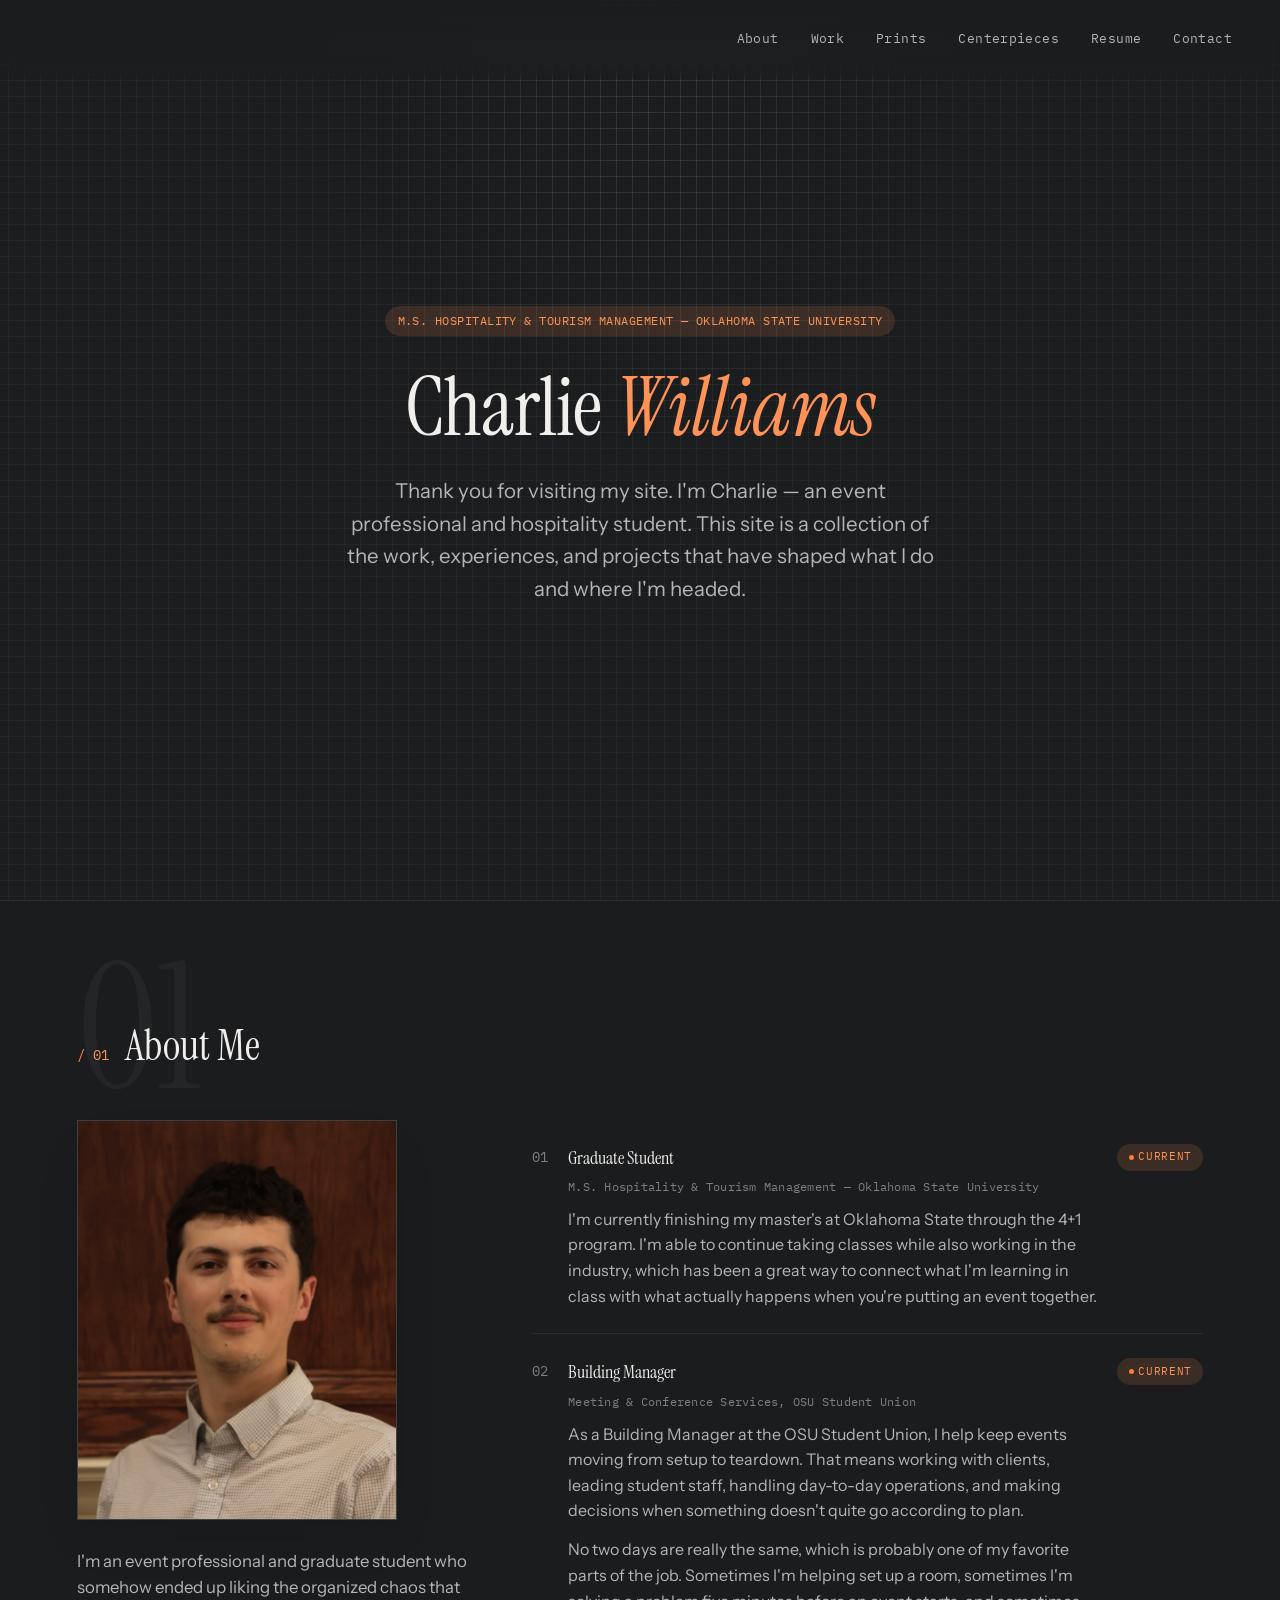
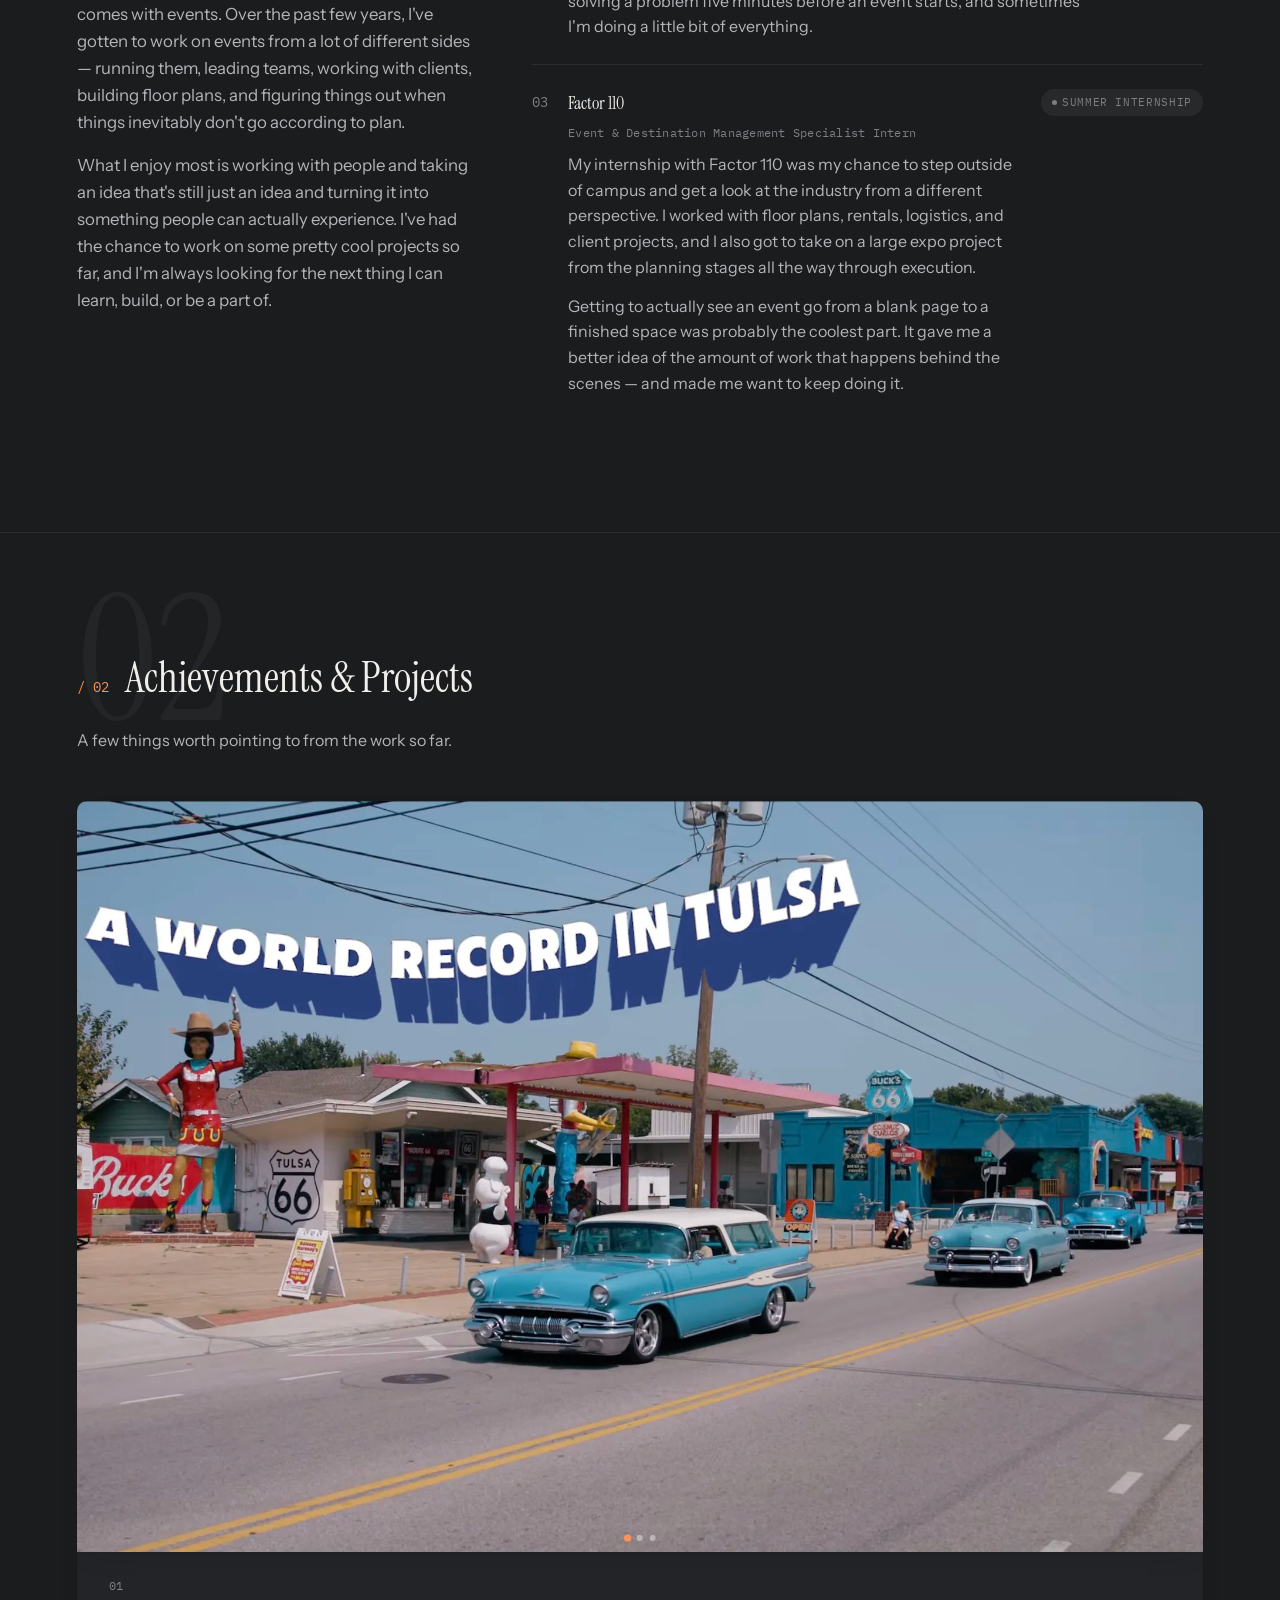
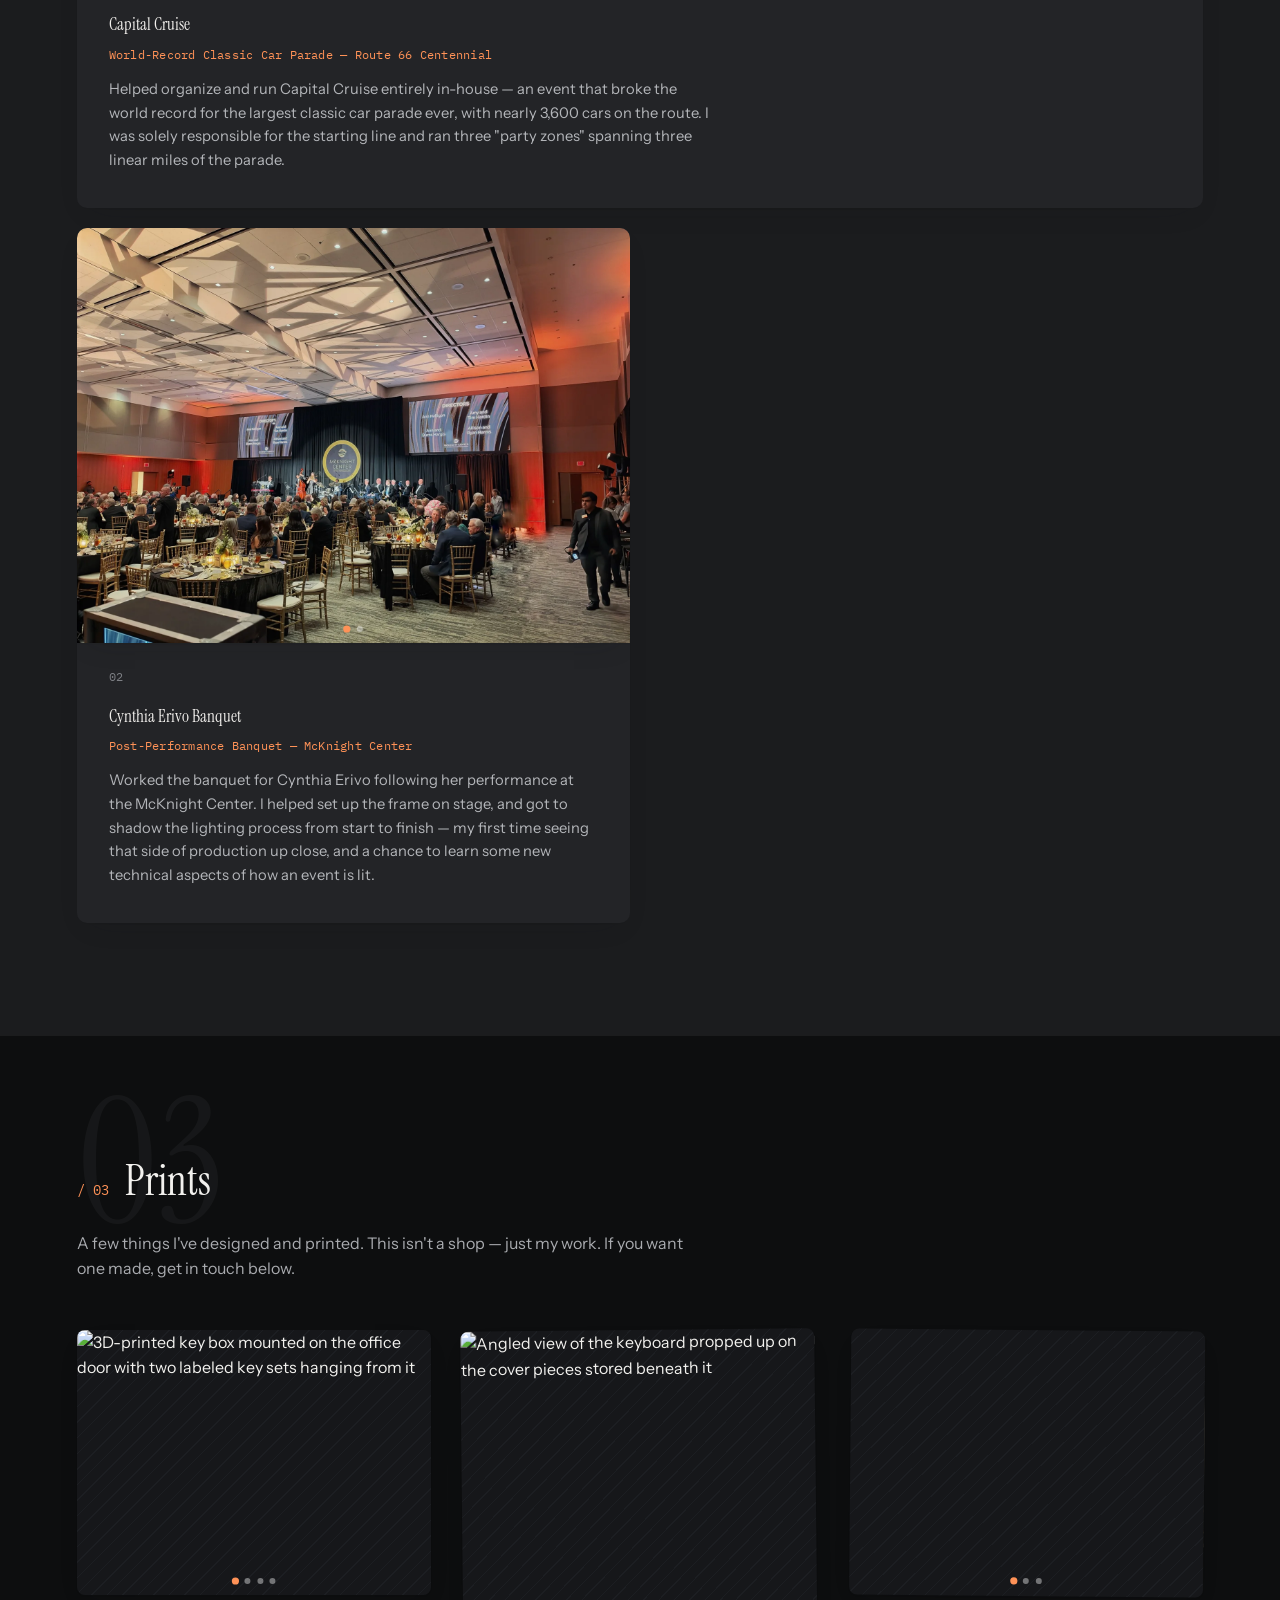
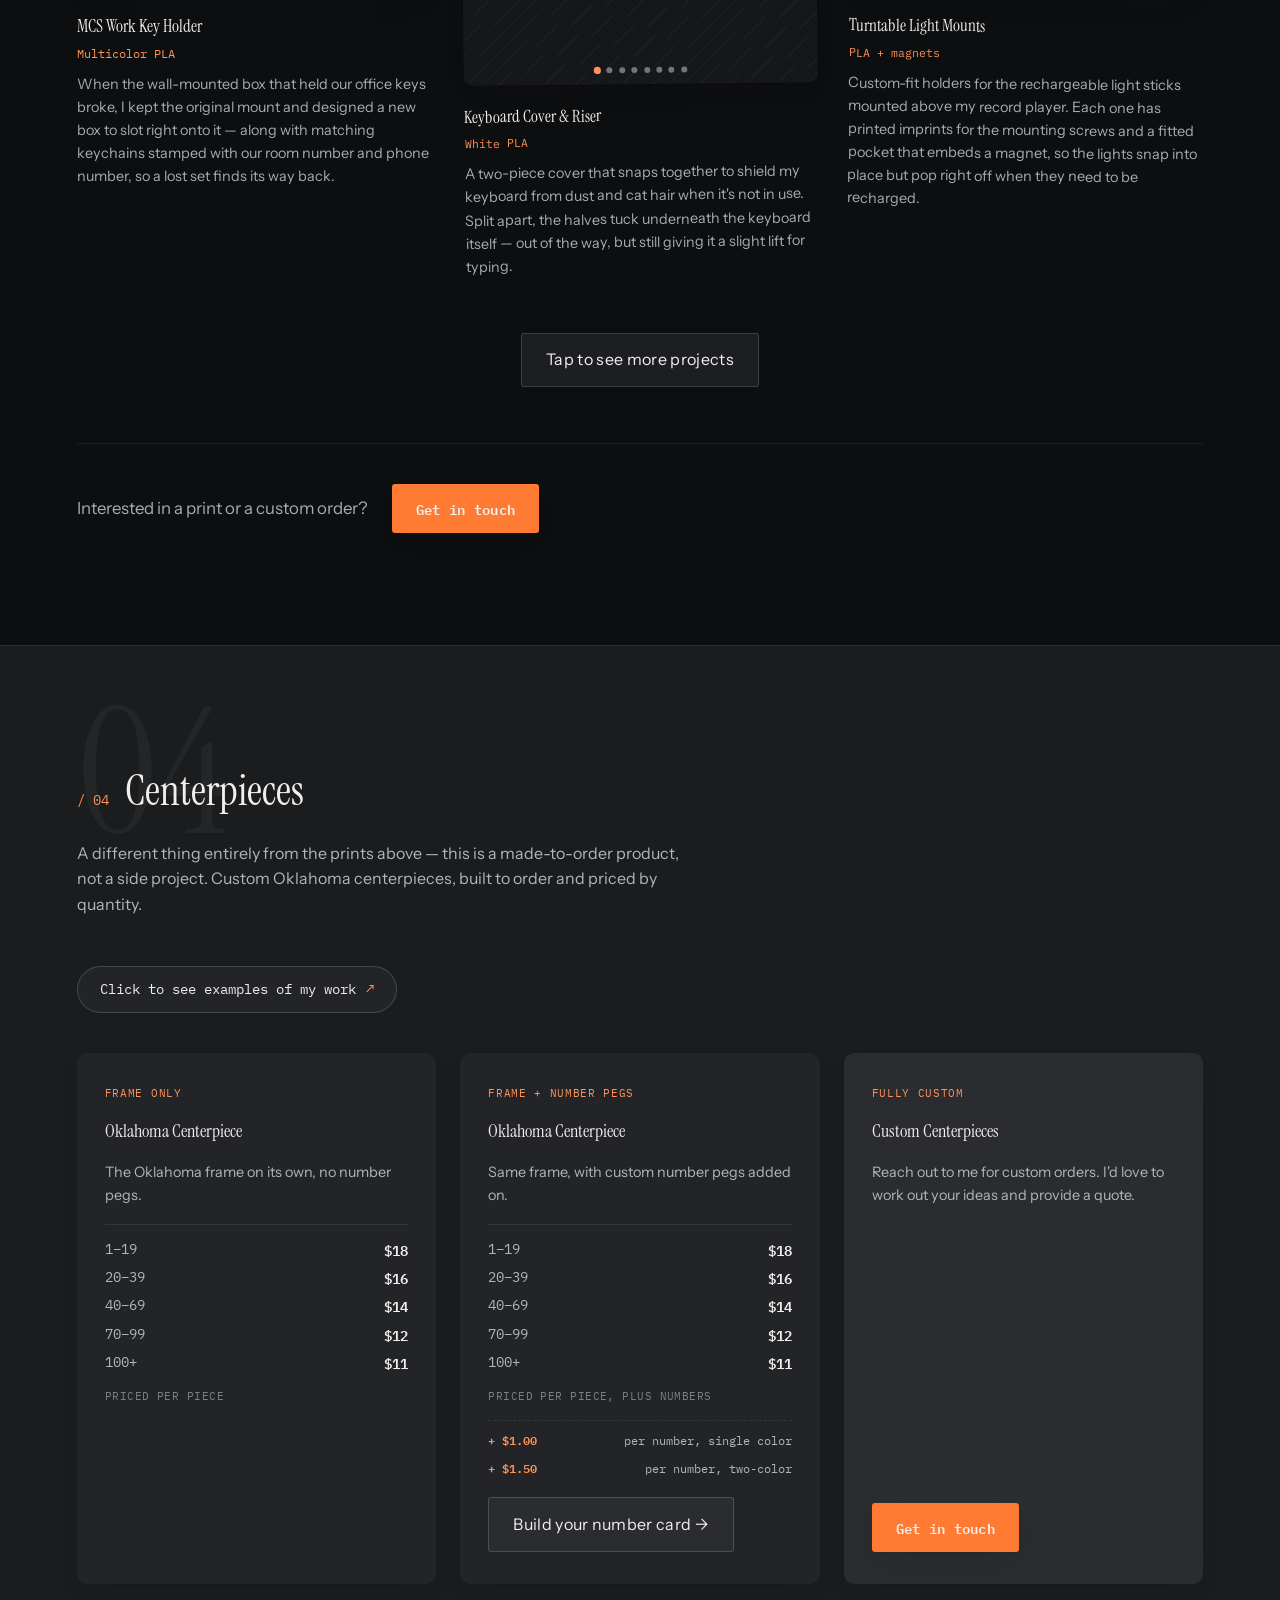
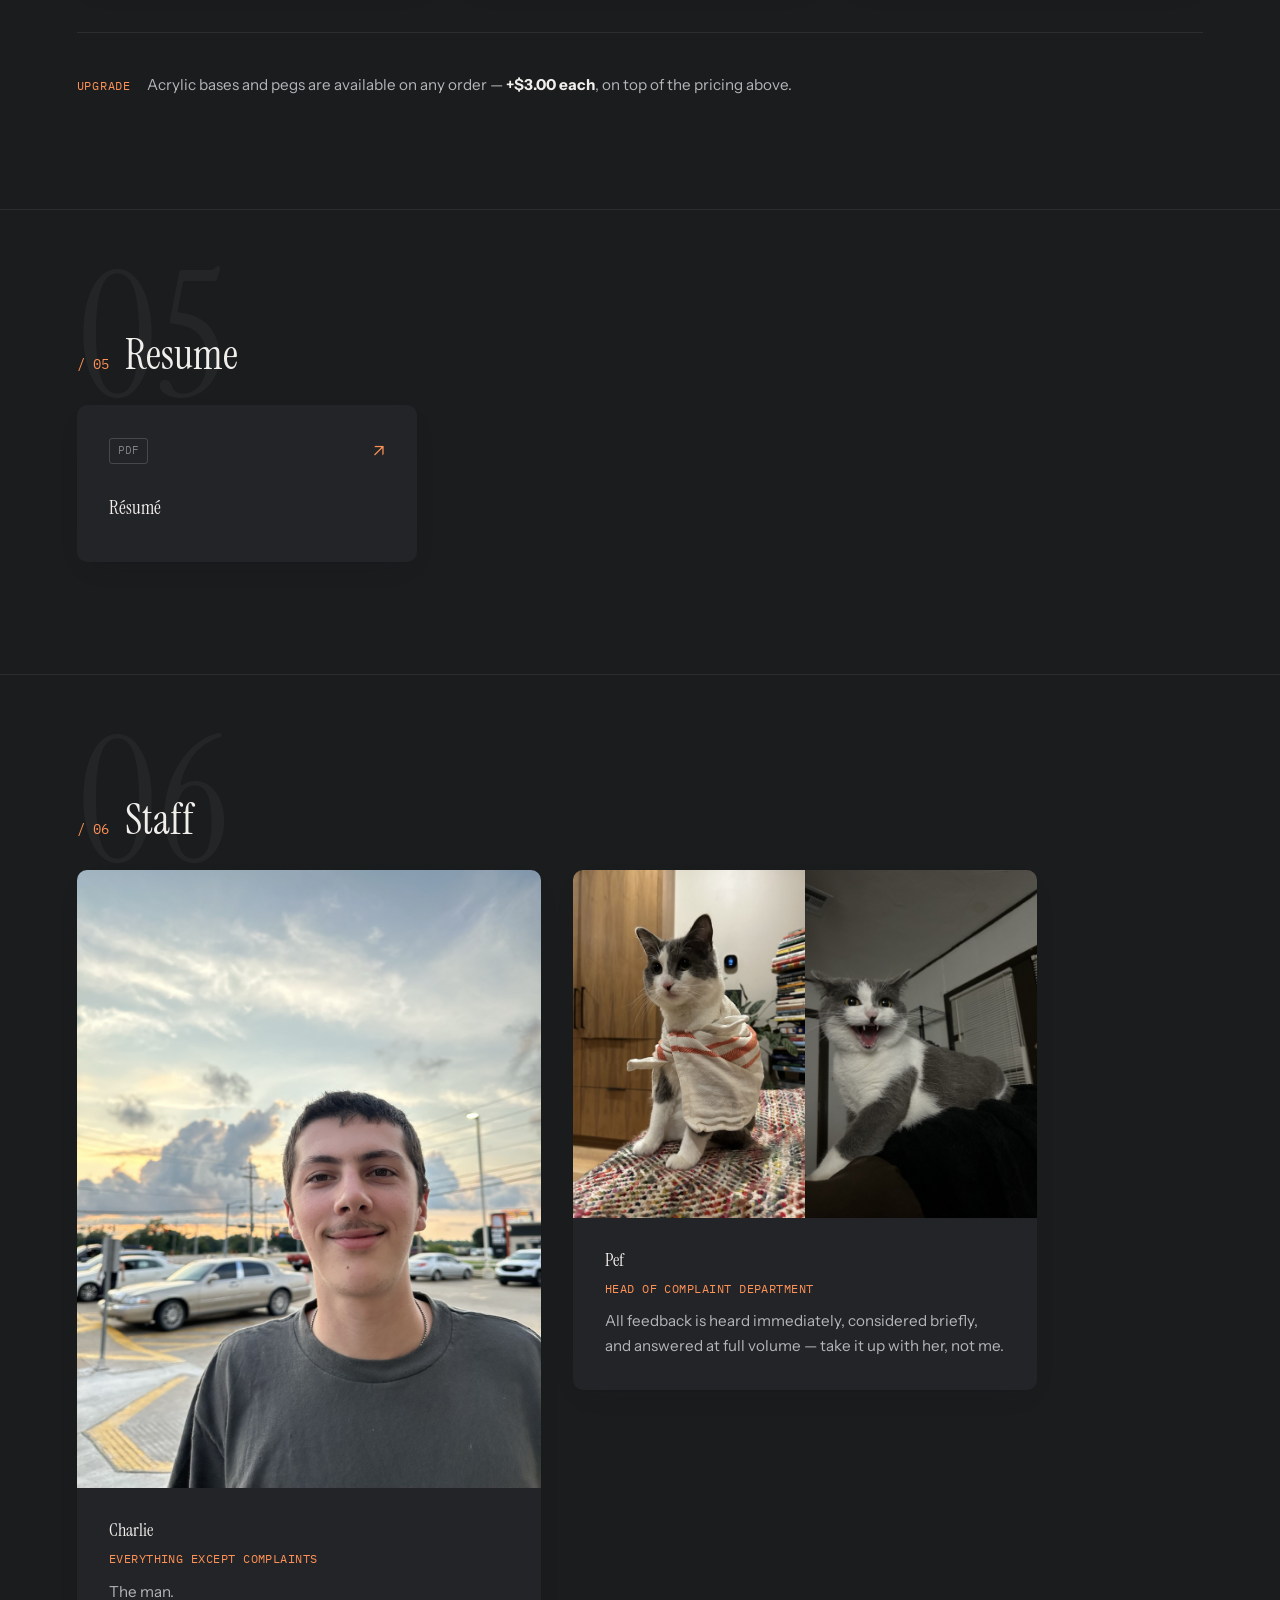
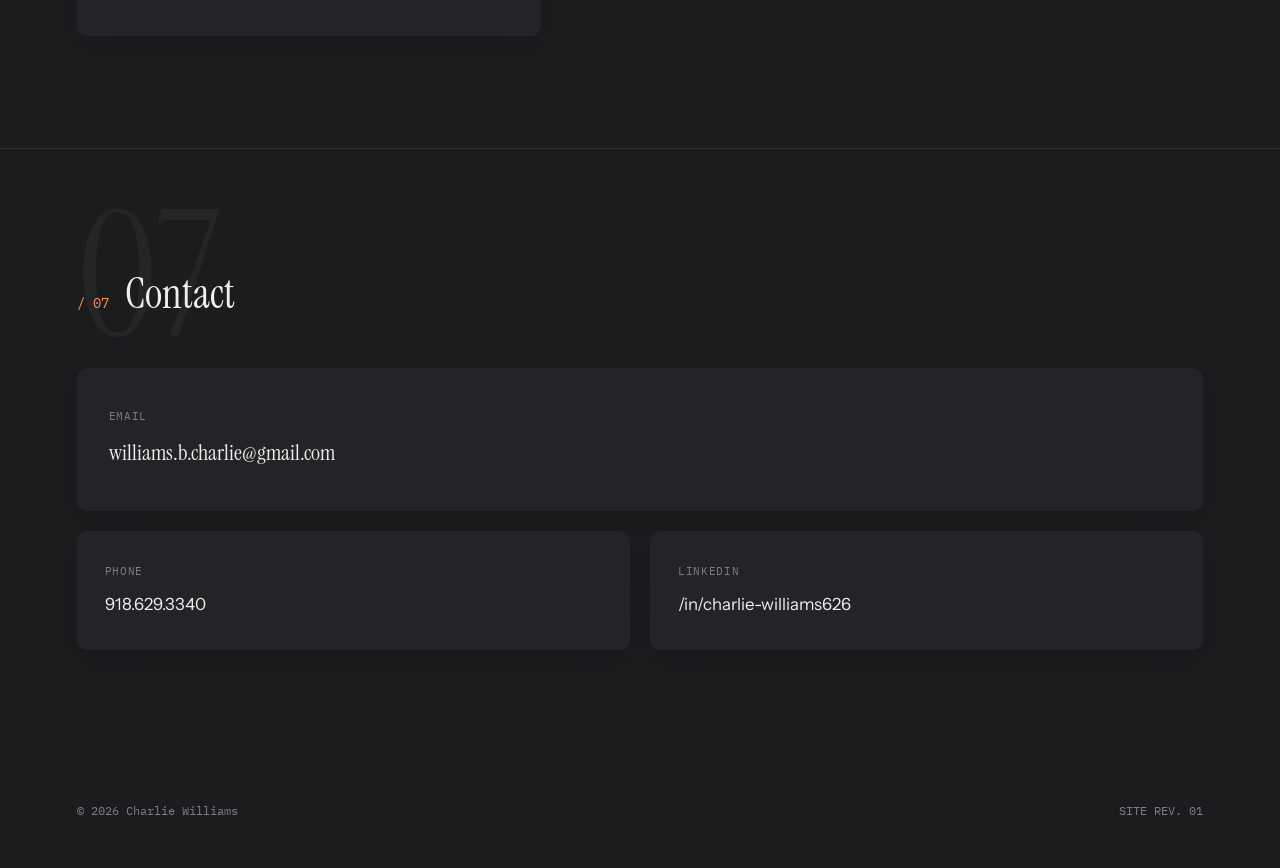
==== index.html @ 1459c8b1 "About: rewrite intro and timeline copy Co-Authored-By: Claude Opus 5.5 <noreply@anthropic.com>" ====
<!DOCTYPE html>
<html lang="en">
<head>
<meta charset="UTF-8">
<meta name="viewport" content="width=device-width, initial-scale=1.0">
<title>Charlie Williams — Hospitality, Events &amp; Makes</title>
<meta name="description" content="Charlie Williams — Hospitality &amp; Tourism Management graduate student, Student Union building manager, and 3D printing maker.">

<link rel="preconnect" href="https://fonts.googleapis.com">
<link rel="preconnect" href="https://fonts.gstatic.com" crossorigin>
<link href="https://fonts.googleapis.com/css2?family=IBM+Plex+Mono:wght@400;500;600&family=Instrument+Sans:ital,wght@0,400..700;1,400..700&family=Instrument+Serif:ital@0;1&display=swap" rel="stylesheet">

<link rel="stylesheet" href="styles.css">
</head>
<body>

<a class="skip-link" href="#main">Skip to content</a>

<div class="grid-bg" aria-hidden="true"></div>
<div class="grid-bg grid-bg--spotlight" aria-hidden="true"></div>
<div class="grain" aria-hidden="true"></div>

<header class="nav" id="nav">
  <a class="nav__mark" href="#top" aria-label="Home">
    <span class="nav__logo" role="img" aria-label="Charlie Williams logo mark"></span>
  </a>
  <nav class="nav__links" aria-label="Primary">
    <a href="#about">About</a>
    <a href="#work">Work</a>
    <a href="#prints">Prints</a>
    <a href="#centerpieces">Centerpieces</a>
    <a href="#resume">Resume</a>
    <a href="#contact">Contact</a>
  </nav>
</header>

<main id="main">

  <!-- HERO -->
  <section class="hero" id="top">
    <div class="hero__content">
      <div class="status-pill reveal reveal-1">
        M.S. Hospitality &amp; Tourism Management — Oklahoma State University
      </div>
      <h1 class="hero__name reveal reveal-2">Charlie <em>Williams</em></h1>
      <p class="hero__tagline reveal reveal-3">
        Thank you for visiting my site. I'm Charlie — an event professional
        and hospitality student. This site is a collection of the work,
        experiences, and projects that have shaped what I do and where I'm
        headed.
      </p>
    </div>
  </section>

  <!-- ABOUT -->
  <section class="section" id="about">
    <span class="section__watermark" aria-hidden="true">01</span>
    <div class="section__head reveal">
      <span class="section__index">/ 01</span>
      <h2>About Me</h2>
    </div>

    <div class="about__grid">
      <div class="about__lead reveal">
        <figure class="about__photo">
          <img src="assets/Charlie/about.jpg" alt="Portrait of Charlie in a checked button-up shirt against a dark wood-paneled wall" loading="lazy">
        </figure>
      <p class="about__intro">
        I'm an event professional and graduate student who somehow ended up
        liking the organized chaos that comes with events. Over the past few
        years, I've gotten to work on events from a lot of different sides —
        running them, leading teams, working with clients, building floor
        plans, and figuring things out when things inevitably don't go
        according to plan.
      </p>
      <p class="about__intro">
        What I enjoy most is working with people and taking an idea that's
        still just an idea and turning it into something people can actually
        experience. I've had the chance to work on some pretty cool projects
        so far, and I'm always looking for the next thing I can learn, build,
        or be a part of.
      </p>
      </div>

      <ol class="timeline">
        <li class="timeline__item reveal">
          <span class="timeline__num">01</span>
          <div>
            <h3>Graduate Student</h3>
            <p class="timeline__org">M.S. Hospitality &amp; Tourism Management — Oklahoma State University</p>
            <p>I'm currently finishing my master's at Oklahoma State through the
              4+1 program. I'm able to continue taking classes while also
              working in the industry, which has been a great way to connect
              what I'm learning in class with what actually happens when
              you're putting an event together.</p>
          </div>
          <span class="timeline__tag">current</span>
        </li>

        <li class="timeline__item reveal">
          <span class="timeline__num">02</span>
          <div>
            <h3>Building Manager</h3>
            <p class="timeline__org">Meeting &amp; Conference Services, OSU Student Union</p>
            <p>As a Building Manager at the OSU Student Union, I help keep events
              moving from setup to teardown. That means working with clients,
              leading student staff, handling day-to-day operations, and making
              decisions when something doesn't quite go according to plan.</p>
            <p>No two days are really the same, which is probably one of my
              favorite parts of the job. Sometimes I'm helping set up a room,
              sometimes I'm solving a problem five minutes before an event
              starts, and sometimes I'm doing a little bit of everything.</p>
          </div>
          <span class="timeline__tag">current</span>
        </li>

        <li class="timeline__item reveal">
          <span class="timeline__num">03</span>
          <div>
            <h3>Factor 110</h3>
            <p class="timeline__org">Event &amp; Destination Management Specialist Intern</p>
            <p>My internship with Factor 110 was my chance to step outside of
              campus and get a look at the industry from a different
              perspective. I worked with floor plans, rentals, logistics, and
              client projects, and I also got to take on a large expo project
              from the planning stages all the way through execution.</p>
            <p>Getting to actually see an event go from a blank page to a
              finished space was probably the coolest part. It gave me a better
              idea of the amount of work that happens behind the scenes — and
              made me want to keep doing it.</p>
          </div>
          <span class="timeline__tag timeline__tag--past">summer internship</span>
        </li>
      </ol>
    </div>
  </section>

  <!-- ACHIEVEMENTS / WORK -->
  <section class="section" id="work">
    <span class="section__watermark" aria-hidden="true">02</span>
    <div class="section__head reveal">
      <span class="section__index">/ 02</span>
      <h2>Achievements &amp; Projects</h2>
    </div>

    <p class="section__sub reveal">A few things worth pointing to from the work so far.</p>

    <div class="card-grid reveal">
      <article class="card card--feature">
        <div class="card__photo print-carousel">
          <div class="print-carousel__track">
            <img class="print-carousel__slide" src="assets/achievements/capital-cruise/world-record-street.webp" alt="A classic light-blue wagon and other vintage cars driving down historic Route 66 in Tulsa, past retro roadside attractions, with 'A World Record in Tulsa' captioned above" data-aspect="1.5">
            <img class="print-carousel__slide" src="assets/achievements/capital-cruise/award-ceremony.webp" alt="Officials on stage presenting the world record certificate for the parade, in front of 'The Curious Bison' building" data-aspect="1.4966">
            <img class="print-carousel__slide" src="assets/achievements/capital-cruise/arch-crowd-portrait.jpg" alt="Vertical shot of classic cars driving under the Capital of Route 66 arch, spectators lining the street" data-aspect="0.8">
          </div>
          <button class="print-carousel__arrow print-carousel__arrow--prev" aria-label="Previous photo">‹</button>
          <button class="print-carousel__arrow print-carousel__arrow--next" aria-label="Next photo">›</button>
          <div class="print-carousel__dots" role="tablist" aria-label="Photo navigation"></div>
        </div>
        <span class="card__num">01</span>
        <h3>Capital Cruise</h3>
        <p class="card__meta">World-Record Classic Car Parade — Route 66 Centennial</p>
        <p>Helped organize and run Capital Cruise entirely in-house — an event
          that broke the world record for the largest classic car parade
          ever, with nearly 3,600 cars on the route. I was solely responsible
          for the starting line and ran three "party zones" spanning three
          linear miles of the parade.</p>
      </article>

      <article class="card card--feature">
        <div class="card__photo print-carousel">
          <div class="print-carousel__track">
            <img class="print-carousel__slide" src="assets/achievements/cynthia-erivo/banquet-hall.webp" alt="The banquet in full swing — guests seated at gold-accented tables while a jazz band plays on stage beneath the gold McKnight Center frame, with sponsor screens on either side" data-aspect="1.3333">
            <img class="print-carousel__slide" src="assets/achievements/cynthia-erivo/stage-frame.webp" alt="The gold circular McKnight Center frame set against a black sequin backdrop, flanked by gold pedestals with topiary urns" data-aspect="0.75">
          </div>
          <button class="print-carousel__arrow print-carousel__arrow--prev" aria-label="Previous photo">‹</button>
          <button class="print-carousel__arrow print-carousel__arrow--next" aria-label="Next photo">›</button>
          <div class="print-carousel__dots" role="tablist" aria-label="Photo navigation"></div>
        </div>
        <span class="card__num">02</span>
        <h3>Cynthia Erivo Banquet</h3>
        <p class="card__meta">Post-Performance Banquet — McKnight Center</p>
        <p>Worked the banquet for Cynthia Erivo following her performance at
          the McKnight Center. I helped set up the frame on stage, and got to
          shadow the lighting process from start to finish — my first time
          seeing that side of production up close, and a chance to learn
          some new technical aspects of how an event is lit.</p>
      </article>
    </div>
  </section>

  <!-- PRINTS -->
  <section class="section section--dark" id="prints">
    <span class="section__watermark" aria-hidden="true">03</span>
    <div class="section__head reveal">
      <span class="section__index">/ 03</span>
      <h2>Prints</h2>
    </div>

    <p class="section__sub reveal">
      A few things I've designed and printed. This isn't a shop — just my
      work. If you want one made, get in touch below.
    </p>

    <div class="print-grid reveal">
      <article class="print-card">
        <div class="print-card__photo print-carousel">
          <div class="print-carousel__track">
            <img class="print-carousel__slide" src="assets/prints/key-box/mounted.jpg" alt="3D-printed key box mounted on the office door with two labeled key sets hanging from it">
            <img class="print-carousel__slide" src="assets/prints/key-box/open.jpg" alt="The key box detached from its wall mount, showing the internal key-slot compartments">
            <img class="print-carousel__slide" src="assets/prints/key-box/tag-detail.jpg" alt="Close-up of a keychain tag printed with the room number and phone number, held next to the mounted box">
            <img class="print-carousel__slide" src="assets/prints/key-box/keychain.jpg" alt="A single key and its printed keychain tag resting on a table">
          </div>
          <button class="print-carousel__arrow print-carousel__arrow--prev" aria-label="Previous photo">‹</button>
          <button class="print-carousel__arrow print-carousel__arrow--next" aria-label="Next photo">›</button>
          <div class="print-carousel__dots" role="tablist" aria-label="Photo navigation"></div>
        </div>
        <h3>MCS Work Key Holder</h3>
        <p class="print-card__spec">Multicolor PLA</p>
        <p>When the wall-mounted box that held our office keys broke, I kept the original mount and designed a new box to slot right onto it — along with matching keychains stamped with our room number and phone number, so a lost set finds its way back.</p>
      </article>

      <article class="print-card">
        <div class="print-card__photo print-carousel">
          <div class="print-carousel__track">
            <img class="print-carousel__slide" src="assets/prints/keyboard-cover/riser-2.jpg" alt="Angled view of the keyboard propped up on the cover pieces stored beneath it">
            <img class="print-carousel__slide" src="assets/prints/keyboard-cover/riser-3.jpg" alt="Close-up of the keyboard's edge resting on one half of the cover">
            <img class="print-carousel__slide" src="assets/prints/keyboard-cover/riser-4.jpg" alt="Another angle of the keyboard raised on the cover halves">
            <img class="print-carousel__slide" src="assets/prints/keyboard-cover/closed-1.jpg" alt="The two cover halves snapped together into a single closed block, off the keyboard">
            <img class="print-carousel__slide" src="assets/prints/keyboard-cover/closed-2.jpg" alt="Side angle of the closed keyboard cover sitting on the desk">
            <img class="print-carousel__slide" src="assets/prints/keyboard-cover/closed-3.jpg" alt="Elevated angle of the closed keyboard cover showing its low profile">
            <img class="print-carousel__slide" src="assets/prints/keyboard-cover/riser-1.jpg" alt="The keyboard resting on the two cover halves tucked underneath it, tilted up slightly for typing">
            <img class="print-carousel__slide" src="assets/prints/keyboard-cover/cad-detail.png" alt="CAD render of the keyboard cover design showing the two-piece layout and cutouts">
          </div>
          <button class="print-carousel__arrow print-carousel__arrow--prev" aria-label="Previous photo">‹</button>
          <button class="print-carousel__arrow print-carousel__arrow--next" aria-label="Next photo">›</button>
          <div class="print-carousel__dots" role="tablist" aria-label="Photo navigation"></div>
        </div>
        <h3>Keyboard Cover &amp; Riser</h3>
        <p class="print-card__spec">White PLA</p>
        <p>A two-piece cover that snaps together to shield my keyboard from dust and cat hair when it's not in use. Split apart, the halves tuck underneath the keyboard itself — out of the way, but still giving it a slight lift for typing.</p>
      </article>

      <article class="print-card">
        <div class="print-card__photo print-carousel">
          <div class="print-carousel__track">
            <video class="print-carousel__slide" src="assets/prints/light-sticks/mounted-loop.mp4" autoplay loop muted playsinline aria-label="Rechargeable light sticks mounted above the turntable, lighting up a spinning record"></video>
            <img class="print-carousel__slide" src="assets/prints/light-sticks/mounted-photo.jpg" alt="The light stick holders mounted above the turntable, lit up over a spinning record">
            <img class="print-carousel__slide" src="assets/prints/light-sticks/cad-detail.png" alt="CAD render of the holder showing the screw imprints and the fitted pockets that embed the magnets">
          </div>
          <button class="print-carousel__arrow print-carousel__arrow--prev" aria-label="Previous photo">‹</button>
          <button class="print-carousel__arrow print-carousel__arrow--next" aria-label="Next photo">›</button>
          <div class="print-carousel__dots" role="tablist" aria-label="Photo navigation"></div>
        </div>
        <h3>Turntable Light Mounts</h3>
        <p class="print-card__spec">PLA + magnets</p>
        <p>Custom-fit holders for the rechargeable light sticks mounted above my record player. Each one has printed imprints for the mounting screws and a fitted pocket that embeds a magnet, so the lights snap into place but pop right off when they need to be recharged.</p>
      </article>

      <article class="print-card print-card--extra">
        <div class="print-card__photo print-carousel">
          <div class="print-carousel__track">
            <img class="print-carousel__slide" src="assets/prints/cup-tripod/mounted-photo.jpg" alt="Orange 3D-printed tripod stand holding a mug at couch-arm height, positioned next to the recliner">
            <img class="print-carousel__slide" src="assets/prints/cup-tripod/cad-detail.png" alt="CAD render of the tripod base, pole segment, and cup holder showing the open slot cut for the mug handle">
          </div>
          <button class="print-carousel__arrow print-carousel__arrow--prev" aria-label="Previous photo">‹</button>
          <button class="print-carousel__arrow print-carousel__arrow--next" aria-label="Next photo">›</button>
          <div class="print-carousel__dots" role="tablist" aria-label="Photo navigation"></div>
        </div>
        <h3>Cup Tripod</h3>
        <p class="print-card__spec">Orange PLA</p>
        <p>A slim, single-leg stand for keeping my drink right at the perfect height next to my favorite spot on the couch, without a side table eating up the floor space. The three-point foot keeps it steady, and the holder on top is cut open on one side so a mug handle still fits through and stays easy to grab.</p>
      </article>

      <article class="print-card print-card--extra">
        <div class="print-card__photo print-carousel">
          <div class="print-carousel__track">
            <img class="print-carousel__slide" src="assets/prints/speaker-stand/room-wide.jpg" alt="A pair of vintage bookshelf speakers on their wood-look printed stands, flanking the TV console in the living room">
            <img class="print-carousel__slide" src="assets/prints/speaker-stand/mounted-photo.jpg" alt="One vintage speaker resting on its two-piece printed riser next to the couch">
            <img class="print-carousel__slide" src="assets/prints/speaker-stand/riser-detail.jpg" alt="Close-up of the printed riser under the speaker cabinet, finished to match the wood grain">
            <img class="print-carousel__slide" src="assets/prints/speaker-stand/cad-detail.png" alt="CAD render of the two interlocking riser pieces showing the notched joints">
          </div>
          <button class="print-carousel__arrow print-carousel__arrow--prev" aria-label="Previous photo">‹</button>
          <button class="print-carousel__arrow print-carousel__arrow--next" aria-label="Next photo">›</button>
          <div class="print-carousel__dots" role="tablist" aria-label="Photo navigation"></div>
        </div>
        <h3>Speaker Stands</h3>
        <p class="print-card__spec">Wood-tone PLA</p>
        <p>A pair of low risers for my vintage bookshelf speakers, styled after the tapered wood stands JBL sold alongside their speakers in the 70s. Each one's printed in a wood-tone finish to blend with the cabinets, tilting the drivers up slightly without the bulk of a full-height stand.</p>
      </article>

      <article class="print-card print-card--extra">
        <div class="print-card__photo">
          <span>Photo coming soon</span>
        </div>
        <h3>Fridge Tape Holder</h3>
        <p class="print-card__spec">PLA + magnets</p>
        <p>A two-piece holder for the roll of tape I use to date whatever goes in or out of the fridge — groceries, leftovers, stuff I've made. The two halves slide together to secure the roll while still letting the tape pull free easily, and magnets embedded in the back keep the whole thing stuck to the door.</p>
      </article>

      <article class="print-card print-card--extra">
        <div class="print-card__photo">
          <span>Photo coming soon</span>
        </div>
        <h3>Gator Keychain</h3>
        <p class="print-card__spec">PLA</p>
        <p>Details coming soon.</p>
      </article>

      <article class="print-card print-card--extra">
        <div class="print-card__photo">
          <span>Photo coming soon</span>
        </div>
        <h3>Book Display</h3>
        <p class="print-card__spec">PLA</p>
        <p>Details coming soon.</p>
      </article>
    </div>

    <div class="print-grid__toggle-wrap reveal">
      <button class="btn btn--outline" id="printsToggle" type="button" aria-expanded="false">
        Tap to see more projects
      </button>
    </div>

    <div class="print-cta reveal">
      <p>Interested in a print or a custom order?</p>
      <a class="btn btn--fill" href="#contact">Get in touch</a>
    </div>
  </section>

  <!-- CENTERPIECES -->
  <section class="section" id="centerpieces">
    <span class="section__watermark" aria-hidden="true">04</span>
    <div class="section__head reveal">
      <span class="section__index">/ 04</span>
      <h2>Centerpieces</h2>
    </div>

    <p class="section__sub reveal">
      A different thing entirely from the prints above — this is a made-to-order
      product, not a side project. Custom Oklahoma centerpieces, built to order
      and priced by quantity.
    </p>

    <button class="gallery-trigger reveal" id="centerpiecesGalleryBtn" type="button">
      <span>Click to see examples of my work</span>
      <span class="gallery-trigger__arrow" aria-hidden="true">↗</span>
    </button>

    <ul class="lightbox-source" id="centerpiecesPhotos" hidden>
      <li><img src="assets/centerpieces/example-1.jpg" alt="Oklahoma table number centerpiece with a hand-numbered card, on a display shelf"></li>
      <li><img src="assets/centerpieces/example-2.jpg" alt="Close-up of the table number centerpiece frame holding a numbered card"></li>
      <li><img src="assets/centerpieces/example-3.jpg" alt="Another angle of the table number centerpiece on display"></li>
    </ul>

    <div class="price-grid reveal">
      <article class="price-card">
        <span class="price-card__tag">Frame Only</span>
        <h3>Oklahoma Centerpiece</h3>
        <p class="price-card__desc">The Oklahoma frame on its own, no number pegs.</p>
        <ul class="price-tiers">
          <li><span>1–19</span><span>$18</span></li>
          <li><span>20–39</span><span>$16</span></li>
          <li><span>40–69</span><span>$14</span></li>
          <li><span>70–99</span><span>$12</span></li>
          <li><span>100+</span><span>$11</span></li>
        </ul>
        <p class="price-card__unit">Priced per piece</p>
      </article>

      <article class="price-card price-card--feature">
        <span class="price-card__tag">Frame + Number Pegs</span>
        <h3>Oklahoma Centerpiece</h3>
        <p class="price-card__desc">Same frame, with custom number pegs added on.</p>
        <ul class="price-tiers">
          <li><span>1–19</span><span>$18</span></li>
          <li><span>20–39</span><span>$16</span></li>
          <li><span>40–69</span><span>$14</span></li>
          <li><span>70–99</span><span>$12</span></li>
          <li><span>100+</span><span>$11</span></li>
        </ul>
        <p class="price-card__unit">Priced per piece, plus numbers</p>
        <div class="price-card__addons">
          <div class="price-card__addon"><span>+ $1.00</span><span>per number, single color</span></div>
          <div class="price-card__addon"><span>+ $1.50</span><span>per number, two-color</span></div>
        </div>
        <a class="btn btn--outline price-card__cta" href="centerpieces-builder.html">Build your number card →</a>
      </article>

      <article class="price-card price-card--custom">
        <span class="price-card__tag">Fully Custom</span>
        <h3>Custom Centerpieces</h3>
        <p class="price-card__desc">Reach out to me for custom orders. I'd love to work out your ideas and provide a quote.</p>
        <a class="btn btn--fill price-card__cta" href="#contact">Get in touch</a>
      </article>
    </div>

    <div class="addon-note reveal">
      <span class="addon-note__label">Upgrade</span>
      <p>Acrylic bases and pegs are available on any order — <strong>+$3.00 each</strong>, on top of the pricing above.</p>
    </div>
  </section>

  <!-- RESUME -->
  <section class="section" id="resume">
    <span class="section__watermark" aria-hidden="true">05</span>
    <div class="section__head reveal">
      <span class="section__index">/ 05</span>
      <h2>Resume</h2>
    </div>

    <div class="doc-grid reveal">
      <a class="doc-card" href="assets/resume.pdf" target="_blank" rel="noopener">
        <div class="doc-card__top">
          <span class="doc-card__tag">PDF</span>
          <span class="doc-card__arrow">↗</span>
        </div>
        <h3>Résumé</h3>
      </a>
    </div>
  </section>

  <!-- STAFF -->
  <section class="section" id="staff">
    <span class="section__watermark" aria-hidden="true">06</span>
    <div class="section__head reveal">
      <span class="section__index">/ 06</span>
      <h2>Staff</h2>
    </div>

    <div class="staff-grid reveal">
      <div class="staff-card">
        <div class="staff-card__photos staff-card__photos--single">
          <img class="staff-card__photo" src="assets/Charlie/portrait.jpg" alt="Charlie smiling outdoors at sunset, classic cars and a dramatic cloud-filled sky behind him">
        </div>
        <div class="staff-card__info">
          <h3>Charlie</h3>
          <p class="staff-card__spec">Everything Except Complaints</p>
          <p>The man.</p>
        </div>
      </div>

      <div class="staff-card">
        <div class="staff-card__photos">
          <img class="staff-card__photo" src="assets/cat/robe.jpg" alt="Grey and white cat sitting up regally, draped in a striped kitchen towel like a robe">
          <img class="staff-card__photo" src="assets/cat/complaint.jpg" alt="The same cat mid-yowl with her mouth wide open, as if mid-complaint">
        </div>
        <div class="staff-card__info">
          <h3>Pef</h3>
          <p class="staff-card__spec">Head of Complaint Department</p>
          <p>All feedback is heard immediately, considered briefly, and answered at full volume — take it up with her, not me.</p>
        </div>
      </div>
    </div>
  </section>

  <!-- CONTACT -->
  <section class="section section--contact" id="contact">
    <span class="section__watermark" aria-hidden="true">07</span>
    <div class="section__head reveal">
      <span class="section__index">/ 07</span>
      <h2>Contact</h2>
    </div>

    <div class="contact__grid reveal">
      <a class="contact__link contact__link--feature" href="mailto:williams.b.charlie@gmail.com">
        <span class="contact__label">Email</span>
        <span class="contact__value">williams.b.charlie@gmail.com</span>
      </a>
      <a class="contact__link" href="tel:+19186293340">
        <span class="contact__label">Phone</span>
        <span class="contact__value">918.629.3340</span>
      </a>
      <a class="contact__link" href="https://www.linkedin.com/in/charlie-williams626" target="_blank" rel="noopener">
        <span class="contact__label">LinkedIn</span>
        <span class="contact__value">/in/charlie-williams626</span>
      </a>
    </div>
  </section>

</main>

<footer class="footer">
  <span>© <span id="year"></span> Charlie Williams</span>
  <span class="footer__rev">SITE REV. 01</span>
</footer>

<div class="lightbox" id="centerpiecesLightbox" hidden>
  <div class="lightbox__backdrop" data-lightbox-close></div>
  <div class="lightbox__dialog" role="dialog" aria-modal="true" aria-label="Centerpiece examples">
    <button class="lightbox__close" type="button" aria-label="Close" data-lightbox-close>&times;</button>
    <div class="lightbox__stage">
      <button class="lightbox__arrow lightbox__arrow--prev" type="button" aria-label="Previous photo">‹</button>
      <img class="lightbox__img" src="" alt="">
      <button class="lightbox__arrow lightbox__arrow--next" type="button" aria-label="Next photo">›</button>
    </div>
    <div class="lightbox__dots" role="tablist" aria-label="Photo navigation"></div>
  </div>
</div>

<script src="script.js"></script>
</body>
</html>
---- styles.css ----
/* ---------------------------------------------------------
   Charlie Williams — portfolio
   Aesthetic: light workshop/drafting-table grey + fine grid,
   with an inverted charcoal "workshop" band for Prints.
   Bodoni Moda (display) / Hanken Grotesk (body) / IBM Plex Mono (labels)
--------------------------------------------------------- */

:root {
  --bg-0: #1b1c1e;
  --bg-1: #232427;
  --bg-2: #2a2c30;
  --bg-3: #34363b;

  --line: rgba(255, 255, 255, 0.08);
  --line-strong: rgba(255, 255, 255, 0.16);
  --grid-line: rgba(255, 255, 255, 0.04);
  --grid-line-strong: rgba(255, 255, 255, 0.08);

  --ink-0: #f1efec;
  --ink-1: #b3b5b9;
  --ink-2: #7d7f84;

  --accent: #ff9257;
  --accent-fill: #ff7a33;
  --accent-soft: rgba(255, 146, 87, 0.14);
  --accent-line: rgba(255, 146, 87, 0.38);

  --shadow: 0 1px 2px rgba(23, 24, 26, 0.04), 0 10px 28px -14px rgba(23, 24, 26, 0.22);
  --shadow-lg: 0 4px 8px rgba(23, 24, 26, 0.05), 0 24px 48px -20px rgba(23, 24, 26, 0.28);

  --font-display: "Instrument Serif", ui-serif, Georgia, serif;
  --font-body: "Instrument Sans", ui-sans-serif, system-ui, sans-serif;
  --font-mono: "IBM Plex Mono", ui-monospace, SFMono-Regular, monospace;

  --grid-size: 16px;
  --ease: cubic-bezier(0.16, 1, 0.3, 1);
}

* { box-sizing: border-box; }

html {
  scroll-behavior: smooth;
}

body {
  margin: 0;
  background: var(--bg-0);
  color: var(--ink-0);
  font-family: var(--font-body);
  font-size: 16px;
  line-height: 1.6;
  -webkit-font-smoothing: antialiased;
  overflow-x: hidden;
}

h1, h2, h3 {
  font-family: var(--font-display);
  font-weight: 400;
  margin: 0;
  color: var(--ink-0);
}

p { margin: 0; }

a {
  color: inherit;
  text-decoration: none;
}

ol, ul { margin: 0; padding: 0; list-style: none; }

::selection {
  background: var(--accent-fill);
  color: var(--ink-0);
}

.skip-link {
  position: absolute;
  left: -9999px;
  top: 0;
  background: var(--accent-fill);
  color: var(--ink-0);
  padding: 0.75rem 1.25rem;
  z-index: 999;
}
.skip-link:focus {
  left: 1rem;
  top: 1rem;
}

:focus-visible {
  outline: 1px solid var(--accent);
  outline-offset: 3px;
}

/* ---------------- Background layers ---------------- */

.grid-bg {
  position: fixed;
  inset: 0;
  z-index: 0;
  pointer-events: none;
  background-image:
    linear-gradient(var(--grid-line) 1px, transparent 1px),
    linear-gradient(90deg, var(--grid-line) 1px, transparent 1px);
  background-size: var(--grid-size) var(--grid-size);
  background-position: center top;
}

.grid-bg--spotlight {
  background-image:
    linear-gradient(var(--grid-line-strong) 1px, transparent 1px),
    linear-gradient(90deg, var(--grid-line-strong) 1px, transparent 1px);
  -webkit-mask-image: radial-gradient(
    480px 480px at var(--mx, 50%) var(--my, 15%),
    black 0%,
    transparent 70%
  );
  mask-image: radial-gradient(
    480px 480px at var(--mx, 50%) var(--my, 15%),
    black 0%,
    transparent 70%
  );
  transition: mask-position 0.1s linear;
}

.grain {
  position: fixed;
  inset: 0;
  z-index: 1;
  pointer-events: none;
  opacity: 0.05;
  mix-blend-mode: soft-light;
  background-image: url("data:image/svg+xml;utf8,<svg xmlns='http://www.w3.org/2000/svg' width='120' height='120'><filter id='n'><feTurbulence type='fractalNoise' baseFrequency='0.9' numOctaves='2' stitchTiles='stitch'/></filter><rect width='100%25' height='100%25' filter='url(%23n)'/></svg>");
}

/* ---------------- Nav ---------------- */

.nav {
  position: fixed;
  top: 0;
  left: 0;
  right: 0;
  z-index: 50;
  display: flex;
  align-items: center;
  justify-content: space-between;
  padding: 1.4rem clamp(1.25rem, 4vw, 3rem);
  font-family: var(--font-mono);
  font-size: 0.8rem;
  backdrop-filter: blur(10px);
  background: linear-gradient(to bottom, rgba(27, 28, 30, 0.8), transparent);
}

.nav__mark {
  display: inline-flex;
  align-items: center;
}

.nav__logo {
  display: block;
  width: 64px;
  aspect-ratio: 657 / 343;
  background-color: var(--ink-0);
  -webkit-mask-image: url("assets/logo-mark.png");
  mask-image: url("assets/logo-mark.png");
  -webkit-mask-repeat: no-repeat;
  mask-repeat: no-repeat;
  -webkit-mask-size: contain;
  mask-size: contain;
  -webkit-mask-position: left center;
  mask-position: left center;
  transition: background-color 0.2s var(--ease);
}
.nav__mark:hover .nav__logo { background-color: var(--accent); }

.nav__links {
  display: flex;
  gap: clamp(1rem, 2.5vw, 2.25rem);
}
.nav__links a {
  color: var(--ink-1);
  letter-spacing: 0.03em;
  transition: color 0.2s var(--ease);
}
.nav__links a:hover { color: var(--ink-0); }

.nav--scrolled {
  background: linear-gradient(to bottom, rgba(27, 28, 30, 0.95), rgba(27, 28, 30, 0.8));
  border-bottom: 1px solid var(--line);
}

@media (max-width: 640px) {
  .nav__links { gap: 0.9rem; }
}

/* ---------------- Hero ---------------- */

.hero {
  position: relative;
  z-index: 2;
  min-height: 100vh;
  display: flex;
  align-items: center;
  justify-content: center;
  text-align: center;
  padding: 7rem clamp(1.25rem, 6vw, 5rem) 4rem;
  max-width: 1280px;
  margin: 0 auto;
}

.hero__content { min-width: 0; max-width: 640px; margin: 0 auto; }

.status-pill {
  display: inline-flex;
  align-items: center;
  justify-content: center;
  text-align: center;
  font-family: var(--font-mono);
  font-size: 0.72rem;
  letter-spacing: 0.04em;
  text-transform: uppercase;
  color: var(--accent);
  background: var(--accent-soft);
  border-radius: 999px;
  padding: 0.5em 1.1em;
  margin-bottom: 2rem;
  width: fit-content;
}

.hero__name {
  font-size: clamp(2.75rem, 6.4vw, 5.75rem);
  line-height: 0.96;
  letter-spacing: -0.01em;
  margin-bottom: 1.75rem;
}
.hero__name em {
  font-style: italic;
  color: var(--accent);
}

.hero__tagline {
  max-width: 42ch;
  margin: 0 auto 2.25rem;
  font-size: clamp(1.05rem, 1.6vw, 1.3rem);
  color: var(--ink-1);
}

.btn {
  font-family: var(--font-mono);
  font-size: 0.85rem;
  letter-spacing: 0.02em;
  padding: 0.85rem 1.5rem;
  border-radius: 3px;
  transition: transform 0.2s var(--ease), background 0.2s var(--ease), border-color 0.2s var(--ease), filter 0.2s var(--ease);
  display: inline-block;
}
.btn--fill {
  background: var(--accent-fill);
  color: var(--ink-0);
  font-weight: 600;
  box-shadow: var(--shadow);
}
.btn--fill:hover {
  transform: translateY(-2px);
  filter: brightness(1.06);
}
.btn--outline {
  appearance: none;
  -webkit-appearance: none;
  font: inherit;
  background: var(--bg-2);
  border: 1px solid var(--line-strong);
  color: var(--ink-0);
  cursor: pointer;
}
.btn--outline:hover {
  background: var(--bg-3);
  border-color: var(--accent-line);
  color: var(--accent);
  transform: translateY(-2px);
}

/* ---------------- Sections (shared) ---------------- */

.section {
  position: relative;
  z-index: 2;
  padding: 7rem clamp(1.25rem, 6vw, 5rem);
  max-width: 1280px;
  margin: 0 auto;
  border-top: 1px solid var(--line);
  overflow: hidden;
}

.section__watermark {
  position: absolute;
  top: 2.5rem;
  left: clamp(1.25rem, 6vw, 5rem);
  z-index: -1;
  font-family: var(--font-display);
  font-size: clamp(6rem, 16vw, 11rem);
  font-weight: 400;
  color: var(--ink-1);
  opacity: 0.06;
  line-height: 1;
  user-select: none;
}

.section__head {
  display: flex;
  align-items: baseline;
  gap: 1rem;
  margin-bottom: 1rem;
}
.section__index {
  font-family: var(--font-mono);
  font-size: 0.85rem;
  color: var(--accent);
}
.section__head h2 {
  font-size: clamp(1.9rem, 3.5vw, 2.6rem);
}
.section__sub {
  color: var(--ink-1);
  max-width: 56ch;
  margin-bottom: 3rem;
}

/* Inverted "workshop" band (Prints) — re-themes all nested components
   by overriding the same custom properties within this scope. */
.section--dark {
  --bg-0: #0d0e0f;
  --bg-1: #16171a;
  --bg-2: #1c1e22;
  --bg-3: #26282c;

  --line: rgba(255, 255, 255, 0.06);
  --line-strong: rgba(255, 255, 255, 0.14);
  --grid-line: rgba(255, 255, 255, 0.03);
  --grid-line-strong: rgba(255, 255, 255, 0.07);

  --ink-0: #f2f1ee;
  --ink-1: #a9abaf;
  --ink-2: #75777c;

  --accent: #ff9257;
  --accent-fill: #ff7a33;
  --accent-soft: rgba(255, 146, 87, 0.14);
  --accent-line: rgba(255, 146, 87, 0.38);

  background: var(--bg-0);
  color: var(--ink-0);
}
.section--dark::before {
  content: "";
  position: absolute;
  inset: 0;
  z-index: -1;
  background-image:
    linear-gradient(var(--grid-line) 1px, transparent 1px),
    linear-gradient(90deg, var(--grid-line) 1px, transparent 1px);
  background-size: var(--grid-size) var(--grid-size);
  background-position: center top;
  background-attachment: fixed;
}

/* ---------------- About / Timeline ---------------- */

.about__grid {
  display: grid;
  grid-template-columns: 1fr;
  gap: 3rem;
  margin-top: 2.5rem;
}
@media (min-width: 900px) {
  .about__grid { grid-template-columns: 0.85fr 1.4fr; }
}

.about__photo {
  margin: 0 0 1.75rem;
  max-width: 320px;
  aspect-ratio: 4 / 5;
  overflow: hidden;
  border: 1px solid var(--line-strong);
  box-shadow: var(--shadow-lg);
}
.about__photo img {
  width: 100%;
  height: 100%;
  object-fit: cover;
  object-position: 50% 30%;
  display: block;
}

.about__intro {
  color: var(--ink-1);
  font-size: 1.05rem;
  max-width: 46ch;
}
.about__intro + .about__intro { margin-top: 1em; }

.timeline__item {
  position: relative;
  display: grid;
  grid-template-columns: auto 1fr auto;
  gap: 1.25rem;
  align-items: start;
  padding: 1.5rem 0;
  border-top: 1px solid var(--line);
}
.timeline__item:first-child { border-top: none; }

.timeline__num {
  font-family: var(--font-mono);
  color: var(--ink-2);
  font-size: 0.85rem;
  padding-top: 0.2rem;
}

.timeline__item h3 {
  font-size: 1.1rem;
  font-weight: 500;
  margin-bottom: 0.35rem;
}
.timeline__org {
  font-family: var(--font-mono);
  font-size: 0.78rem;
  color: var(--ink-2);
  margin-bottom: 0.6rem;
  letter-spacing: 0.02em;
}
.timeline__item p:not(.timeline__org) {
  color: var(--ink-1);
  max-width: 55ch;
}
.timeline__item p:not(.timeline__org) + p { margin-top: 0.85em; }

.timeline__tag {
  display: flex;
  align-items: center;
  gap: 0.45em;
  font-family: var(--font-mono);
  font-size: 0.68rem;
  text-transform: uppercase;
  letter-spacing: 0.06em;
  color: var(--accent);
  background: var(--accent-soft);
  padding: 0.3rem 0.7rem;
  border-radius: 999px;
  height: fit-content;
}
.timeline__tag::before {
  content: "";
  width: 5px;
  height: 5px;
  border-radius: 50%;
  background: var(--accent-fill);
  flex: none;
}

.timeline__tag--past {
  color: var(--ink-2);
  background: rgba(255, 255, 255, 0.06);
}
.timeline__tag--past::before {
  background: var(--ink-2);
}

/* ---------------- Card grid (Achievements) ---------------- */

.card-grid {
  display: grid;
  grid-template-columns: 1fr;
  gap: 1.25rem;
}
@media (min-width: 700px) {
  .card-grid { grid-template-columns: repeat(2, 1fr); }
  .card-grid .card:first-child { grid-column: span 2; }
}

.card {
  position: relative;
  background: var(--bg-1);
  border-radius: 10px;
  box-shadow: var(--shadow);
  padding: 2.25rem 2rem;
  transition: transform 0.25s var(--ease), box-shadow 0.25s var(--ease);
}
.card::before,
.card::after {
  content: "";
  position: absolute;
  width: 12px;
  height: 12px;
  border-color: var(--accent);
  border-style: solid;
  opacity: 0;
  transition: opacity 0.25s var(--ease);
}
.card::before {
  top: 10px; left: 10px;
  border-width: 1px 0 0 1px;
}
.card::after {
  bottom: 10px; right: 10px;
  border-width: 0 1px 1px 0;
}
.card:hover {
  transform: translateY(-3px);
  box-shadow: var(--shadow-lg);
}
.card:hover::before,
.card:hover::after {
  opacity: 1;
}

.card--feature {
  display: flex;
  flex-direction: column;
  overflow: hidden;
}
.card__photo {
  order: -1;
  aspect-ratio: 3 / 2;
  border-radius: 8px 8px 0 0;
  box-shadow: var(--shadow);
  margin: -2.25rem -2rem 1.5rem;
  overflow: hidden;
  background: var(--bg-2);
}
.card__photo .print-carousel__slide {
  object-fit: contain;
}

.card__num {
  display: block;
  font-family: var(--font-mono);
  font-size: 0.75rem;
  color: var(--ink-2);
  margin-bottom: 1rem;
}
.card h3 {
  font-size: 1.05rem;
  font-weight: 500;
  margin-bottom: 0.5rem;
}
.card__meta {
  font-family: var(--font-mono);
  font-size: 0.72rem;
  color: var(--accent);
  margin-bottom: 0.85rem;
  letter-spacing: 0.02em;
}
.card p:not(.card__meta) {
  color: var(--ink-1);
  font-size: 0.92rem;
  max-width: 60ch;
}

/* ---------------- Prints ---------------- */

.print-grid {
  display: grid;
  grid-template-columns: repeat(auto-fit, minmax(230px, 1fr));
  gap: 2rem;
  margin-bottom: 3.5rem;
}

.print-card {
  position: relative;
  transition: transform 0.3s var(--ease);
}
.print-card:nth-child(2n) { transform: rotate(-0.6deg); }
.print-card:nth-child(3n) { transform: rotate(0.5deg); }
.print-card:hover { transform: rotate(0deg) translateY(-3px); }

.print-card__photo {
  aspect-ratio: 4 / 3;
  border-radius: 8px;
  background:
    repeating-linear-gradient(
      135deg,
      var(--bg-1),
      var(--bg-1) 10px,
      var(--bg-2) 10px,
      var(--bg-2) 11px
    );
  box-shadow: var(--shadow);
  display: flex;
  align-items: center;
  justify-content: center;
  margin-bottom: 1.1rem;
}
.print-card:nth-child(2n) .print-card__photo { aspect-ratio: 1 / 1; }

.print-card__photo span {
  font-family: var(--font-mono);
  font-size: 0.72rem;
  letter-spacing: 0.06em;
  text-transform: uppercase;
  color: var(--ink-2);
  background: var(--bg-0);
  padding: 0.3rem 0.6rem;
  border-radius: 3px;
}

.print-carousel {
  position: relative;
  overflow: hidden;
  align-items: stretch;
}

.print-carousel__track {
  display: flex;
  width: 100%;
  height: 100%;
  overflow-x: auto;
  scroll-snap-type: x mandatory;
  scrollbar-width: none;
  -webkit-overflow-scrolling: touch;
}
.print-carousel__track::-webkit-scrollbar { display: none; }
.print-carousel__track:focus-visible { outline: 2px solid var(--accent); outline-offset: -2px; }

.print-carousel__slide {
  flex: 0 0 100%;
  width: 100%;
  height: 100%;
  object-fit: cover;
  scroll-snap-align: start;
}

.print-carousel__arrow {
  position: absolute;
  top: 50%;
  transform: translateY(-50%);
  width: 2rem;
  height: 2rem;
  border: none;
  border-radius: 50%;
  background: rgba(13, 14, 15, 0.55);
  color: #f1efec;
  font-size: 1.2rem;
  line-height: 1;
  display: flex;
  align-items: center;
  justify-content: center;
  cursor: pointer;
  opacity: 0;
  transition: opacity 0.2s var(--ease), background-color 0.2s var(--ease);
}
.print-carousel__arrow--prev { left: 0.6rem; }
.print-carousel__arrow--next { right: 0.6rem; }
.print-carousel__arrow:hover { background: var(--accent-fill); }
.print-carousel__arrow:focus-visible { opacity: 1; outline: 2px solid var(--accent); outline-offset: 2px; }

@media (hover: hover) {
  .print-carousel:hover .print-carousel__arrow { opacity: 1; }
}

.print-carousel__dots {
  position: absolute;
  bottom: 0.7rem;
  left: 50%;
  transform: translateX(-50%);
  display: flex;
  gap: 0.4rem;
}

.print-carousel__dot {
  width: 6px;
  height: 6px;
  border-radius: 50%;
  border: none;
  padding: 0;
  background: rgba(255, 255, 255, 0.4);
  cursor: pointer;
  transition: background-color 0.2s var(--ease), transform 0.2s var(--ease);
}
.print-carousel__dot.is-active {
  background: var(--accent);
  transform: scale(1.2);
}

.print-card h3 {
  font-size: 1.05rem;
  font-weight: 500;
  margin-bottom: 0.3rem;
}
.print-card__spec {
  font-family: var(--font-mono);
  font-size: 0.72rem;
  color: var(--accent);
  margin-bottom: 0.6rem;
}
.print-card p:not(.print-card__spec) {
  color: var(--ink-1);
  font-size: 0.9rem;
}

.print-card--extra {
  display: none;
}
.print-grid.is-expanded .print-card--extra {
  display: block;
}

.print-grid__toggle-wrap {
  display: flex;
  justify-content: center;
  margin-bottom: 3.5rem;
}

.print-cta {
  display: flex;
  align-items: center;
  gap: 1.5rem;
  flex-wrap: wrap;
  padding-top: 2.5rem;
  border-top: 1px solid var(--line);
}
.print-cta p {
  color: var(--ink-1);
  font-size: 1.05rem;
}

/* ---------------- Centerpieces ---------------- */

.price-grid {
  display: grid;
  grid-template-columns: 1fr;
  gap: 1.5rem;
  margin-bottom: 3rem;
}
@media (min-width: 800px) {
  .price-grid { grid-template-columns: repeat(3, 1fr); }
}

.price-card {
  display: flex;
  flex-direction: column;
  gap: 0.9rem;
  background: var(--bg-1);
  border-radius: 10px;
  box-shadow: var(--shadow);
  padding: 2rem 1.75rem;
  transition: transform 0.25s var(--ease), box-shadow 0.25s var(--ease);
}
.price-card:hover {
  transform: translateY(-3px);
  box-shadow: var(--shadow-lg);
}

.price-card__tag {
  font-family: var(--font-mono);
  font-size: 0.7rem;
  text-transform: uppercase;
  letter-spacing: 0.06em;
  color: var(--accent);
}
.price-card h3 {
  font-size: 1.15rem;
  font-weight: 500;
}
.price-card__desc {
  color: var(--ink-1);
  font-size: 0.9rem;
}

.price-tiers {
  display: flex;
  flex-direction: column;
  gap: 0.4rem;
  margin-top: 0.15rem;
  padding-top: 0.9rem;
  border-top: 1px solid var(--line);
  font-family: var(--font-mono);
  font-size: 0.85rem;
}
.price-tiers li {
  display: flex;
  justify-content: space-between;
  color: var(--ink-1);
}
.price-tiers li span:last-child {
  color: var(--ink-0);
  font-weight: 600;
}

.price-card__unit {
  font-family: var(--font-mono);
  font-size: 0.7rem;
  text-transform: uppercase;
  letter-spacing: 0.04em;
  color: var(--ink-2);
}

.price-card__addons {
  display: flex;
  flex-direction: column;
  gap: 0.5rem;
  padding-top: 0.6rem;
  border-top: 1px dashed var(--line);
}
.price-card__addon {
  display: flex;
  justify-content: space-between;
  gap: 0.75rem;
  font-family: var(--font-mono);
  font-size: 0.78rem;
  color: var(--ink-1);
}
.price-card__addon span:first-child {
  color: var(--accent);
  font-weight: 600;
  flex: none;
}

.price-card--custom {
  flex: 1;
  background: var(--bg-2);
}
.price-card--custom .price-card__desc {
  flex: 1;
}
.price-card__cta {
  align-self: flex-start;
  margin-top: 0.25rem;
}

.gallery-trigger {
  display: inline-flex;
  align-items: center;
  gap: 0.6rem;
  margin-bottom: 2.5rem;
  padding: 0.85rem 1.4rem;
  background: var(--bg-1);
  border: 1px solid var(--line-strong);
  border-radius: 999px;
  color: var(--ink-0);
  font-family: var(--font-mono);
  font-size: 0.85rem;
  cursor: pointer;
  transition: border-color 0.2s var(--ease), transform 0.2s var(--ease), background 0.2s var(--ease);
}
.gallery-trigger:hover {
  border-color: var(--accent-line);
  background: var(--bg-2);
  transform: translateY(-2px);
}
.gallery-trigger__arrow {
  color: var(--accent);
  transition: transform 0.2s var(--ease);
}
.gallery-trigger:hover .gallery-trigger__arrow {
  transform: translate(2px, -2px);
}

.lightbox-source { display: none; }

/* ---------------- Lightbox ---------------- */

.lightbox {
  position: fixed;
  inset: 0;
  z-index: 100;
  display: flex;
  align-items: center;
  justify-content: center;
  padding: 4vh 4vw;
}
.lightbox[hidden] { display: none; }

.lightbox__backdrop {
  position: absolute;
  inset: 0;
  background: rgba(10, 10, 11, 0.86);
  backdrop-filter: blur(4px);
}

.lightbox__dialog {
  position: relative;
  width: 100%;
  max-width: 900px;
  display: flex;
  flex-direction: column;
  align-items: center;
  gap: 1rem;
}

.lightbox__close {
  position: absolute;
  top: -2.75rem;
  right: 0;
  width: 2.25rem;
  height: 2.25rem;
  border: none;
  border-radius: 50%;
  background: var(--bg-1);
  color: var(--ink-0);
  font-size: 1.4rem;
  line-height: 1;
  cursor: pointer;
  transition: background-color 0.2s var(--ease);
}
.lightbox__close:hover { background: var(--accent-fill); }

.lightbox__stage {
  position: relative;
  width: 100%;
  display: flex;
  align-items: center;
  justify-content: center;
  border-radius: 12px;
  overflow: hidden;
  background: var(--bg-1);
  box-shadow: var(--shadow-lg);
}

.lightbox__img {
  display: block;
  width: 100%;
  max-height: 78vh;
  object-fit: contain;
  background: var(--bg-0);
}

.lightbox__arrow {
  position: absolute;
  top: 50%;
  transform: translateY(-50%);
  width: 2.5rem;
  height: 2.5rem;
  border: none;
  border-radius: 50%;
  background: rgba(13, 14, 15, 0.55);
  color: #f1efec;
  font-size: 1.4rem;
  line-height: 1;
  display: flex;
  align-items: center;
  justify-content: center;
  cursor: pointer;
  transition: background-color 0.2s var(--ease);
}
.lightbox__arrow--prev { left: 0.75rem; }
.lightbox__arrow--next { right: 0.75rem; }
.lightbox__arrow:hover { background: var(--accent-fill); }

.lightbox__dots {
  display: flex;
  gap: 0.5rem;
}
.lightbox__dot {
  width: 7px;
  height: 7px;
  border-radius: 50%;
  border: none;
  padding: 0;
  background: rgba(255, 255, 255, 0.3);
  cursor: pointer;
  transition: background-color 0.2s var(--ease), transform 0.2s var(--ease);
}
.lightbox__dot.is-active {
  background: var(--accent);
  transform: scale(1.2);
}

.addon-note {
  display: flex;
  align-items: baseline;
  gap: 1rem;
  flex-wrap: wrap;
  padding-top: 2.5rem;
  border-top: 1px solid var(--line);
}
.addon-note__label {
  flex: none;
  font-family: var(--font-mono);
  font-size: 0.72rem;
  text-transform: uppercase;
  letter-spacing: 0.06em;
  color: var(--accent);
}
.addon-note p {
  color: var(--ink-1);
  font-size: 0.95rem;
}
.addon-note strong {
  color: var(--ink-0);
}

/* ---------------- Resume ---------------- */

.doc-grid {
  display: grid;
  grid-template-columns: repeat(auto-fit, minmax(240px, 1fr));
  gap: 1.5rem;
}

.doc-card {
  display: block;
  max-width: 340px;
  background: var(--bg-1);
  border-radius: 10px;
  box-shadow: var(--shadow);
  padding: 2rem;
  transition: transform 0.25s var(--ease), box-shadow 0.25s var(--ease);
}
.doc-card:hover {
  transform: translateY(-3px);
  box-shadow: var(--shadow-lg);
}
.doc-card__top {
  display: flex;
  justify-content: space-between;
  align-items: center;
  margin-bottom: 1.75rem;
}
.doc-card__tag {
  font-family: var(--font-mono);
  font-size: 0.7rem;
  color: var(--ink-2);
  border: 1px solid var(--line-strong);
  padding: 0.2rem 0.5rem;
  border-radius: 3px;
}
.doc-card__arrow {
  color: var(--accent);
  font-size: 1.1rem;
  transition: transform 0.25s var(--ease);
}
.doc-card:hover .doc-card__arrow {
  transform: translate(2px, -2px);
}
.doc-card h3 {
  font-size: 1.2rem;
  margin-bottom: 0.4rem;
}
.doc-card p {
  color: var(--ink-1);
  font-size: 0.92rem;
}

/* ---------------- Staff ---------------- */

.staff-grid {
  display: grid;
  grid-template-columns: 1fr;
  align-items: start;
  gap: 2rem;
  max-width: 960px;
}
@media (min-width: 800px) {
  .staff-grid { grid-template-columns: 1fr 1fr; }
  .staff-card__photos { aspect-ratio: 3 / 4; }
  .staff-card__photos:not(.staff-card__photos--single) { aspect-ratio: 4 / 3; }
  .staff-card__photo { height: 100%; aspect-ratio: auto; }
}

.staff-card {
  background: var(--bg-1);
  border-radius: 10px;
  overflow: hidden;
  box-shadow: var(--shadow);
  transition: transform 0.25s var(--ease), box-shadow 0.25s var(--ease);
}
.staff-card:hover {
  transform: translateY(-3px);
  box-shadow: var(--shadow-lg);
}

.staff-card__photos {
  display: grid;
  grid-template-columns: 1fr 1fr;
}
.staff-card__photos--single {
  grid-template-columns: 1fr;
}
.staff-card__photo {
  width: 100%;
  aspect-ratio: 3 / 4;
  object-fit: cover;
  display: block;
}

.staff-card__info {
  padding: 1.75rem 2rem 2rem;
}
.staff-card__info h3 {
  font-size: 1.15rem;
  font-weight: 500;
  margin-bottom: 0.3rem;
}
.staff-card__spec {
  font-family: var(--font-mono);
  font-size: 0.72rem;
  letter-spacing: 0.04em;
  text-transform: uppercase;
  color: var(--accent);
  margin-bottom: 0.7rem;
}
.staff-card__info p:not(.staff-card__spec) {
  color: var(--ink-1);
  font-size: 0.95rem;
}

/* ---------------- Contact ---------------- */

.contact__grid {
  display: grid;
  grid-template-columns: 1fr;
  gap: 1.25rem;
  margin-top: 2.5rem;
}
@media (min-width: 700px) {
  .contact__grid { grid-template-columns: repeat(2, 1fr); }
  .contact__link--feature { grid-column: span 2; }
}

.contact__link {
  background: var(--bg-1);
  border-radius: 10px;
  box-shadow: var(--shadow);
  padding: 2rem 1.75rem;
  display: flex;
  flex-direction: column;
  gap: 0.6rem;
  transition: transform 0.25s var(--ease), box-shadow 0.25s var(--ease);
}
.contact__link:hover {
  transform: translateY(-3px);
  box-shadow: var(--shadow-lg);
}

.contact__link--feature {
  padding: 2.5rem 2rem;
}

.contact__label {
  font-family: var(--font-mono);
  font-size: 0.7rem;
  text-transform: uppercase;
  letter-spacing: 0.06em;
  color: var(--ink-2);
}
.contact__value {
  font-size: 1.05rem;
  color: var(--ink-0);
}
.contact__link--feature .contact__value {
  font-size: 1.4rem;
  font-family: var(--font-display);
}

/* ---------------- Footer ---------------- */

.footer {
  position: relative;
  z-index: 2;
  display: flex;
  justify-content: space-between;
  padding: 2.5rem clamp(1.25rem, 6vw, 5rem) 3rem;
  font-family: var(--font-mono);
  font-size: 0.72rem;
  color: var(--ink-2);
  max-width: 1280px;
  margin: 0 auto;
}

/* ---------------- Reveal animations ---------------- */

.reveal {
  opacity: 0;
  transform: translateY(18px);
  transition: opacity 0.8s var(--ease), transform 0.8s var(--ease);
}
.reveal.is-visible {
  opacity: 1;
  transform: translateY(0);
}

.reveal-1 { transition-delay: 0.05s; }
.reveal-2 { transition-delay: 0.15s; }
.reveal-3 { transition-delay: 0.28s; }
.reveal-4 { transition-delay: 0.4s; }
.reveal-5 { transition-delay: 0.52s; }

@media (prefers-reduced-motion: reduce) {
  html { scroll-behavior: auto; }
  .reveal, .hero .reveal {
    opacity: 1 !important;
    transform: none !important;
    transition: none !important;
  }
}

/* ---------------- Small screens ---------------- */

@media (max-width: 640px) {
  .section, .hero { padding-top: 4.5rem; padding-bottom: 4.5rem; }
  .hero { padding-top: 6.5rem; min-height: auto; }

  .section__watermark { display: none; }

  .timeline__item {
    grid-template-columns: auto 1fr;
    grid-template-areas:
      "num title"
      "num tag";
  }
  .timeline__num { grid-area: num; }
  .timeline__item > div { grid-area: title; }
  .timeline__tag { grid-area: tag; justify-self: start; margin-top: 0.5rem; }

  .print-card:nth-child(2n),
  .print-card:nth-child(3n) { transform: none; }

  .staff-card__photos { grid-template-columns: 1fr; }
  .staff-card__photo { aspect-ratio: 4 / 3; }

  .footer { flex-direction: column; gap: 0.5rem; }
}
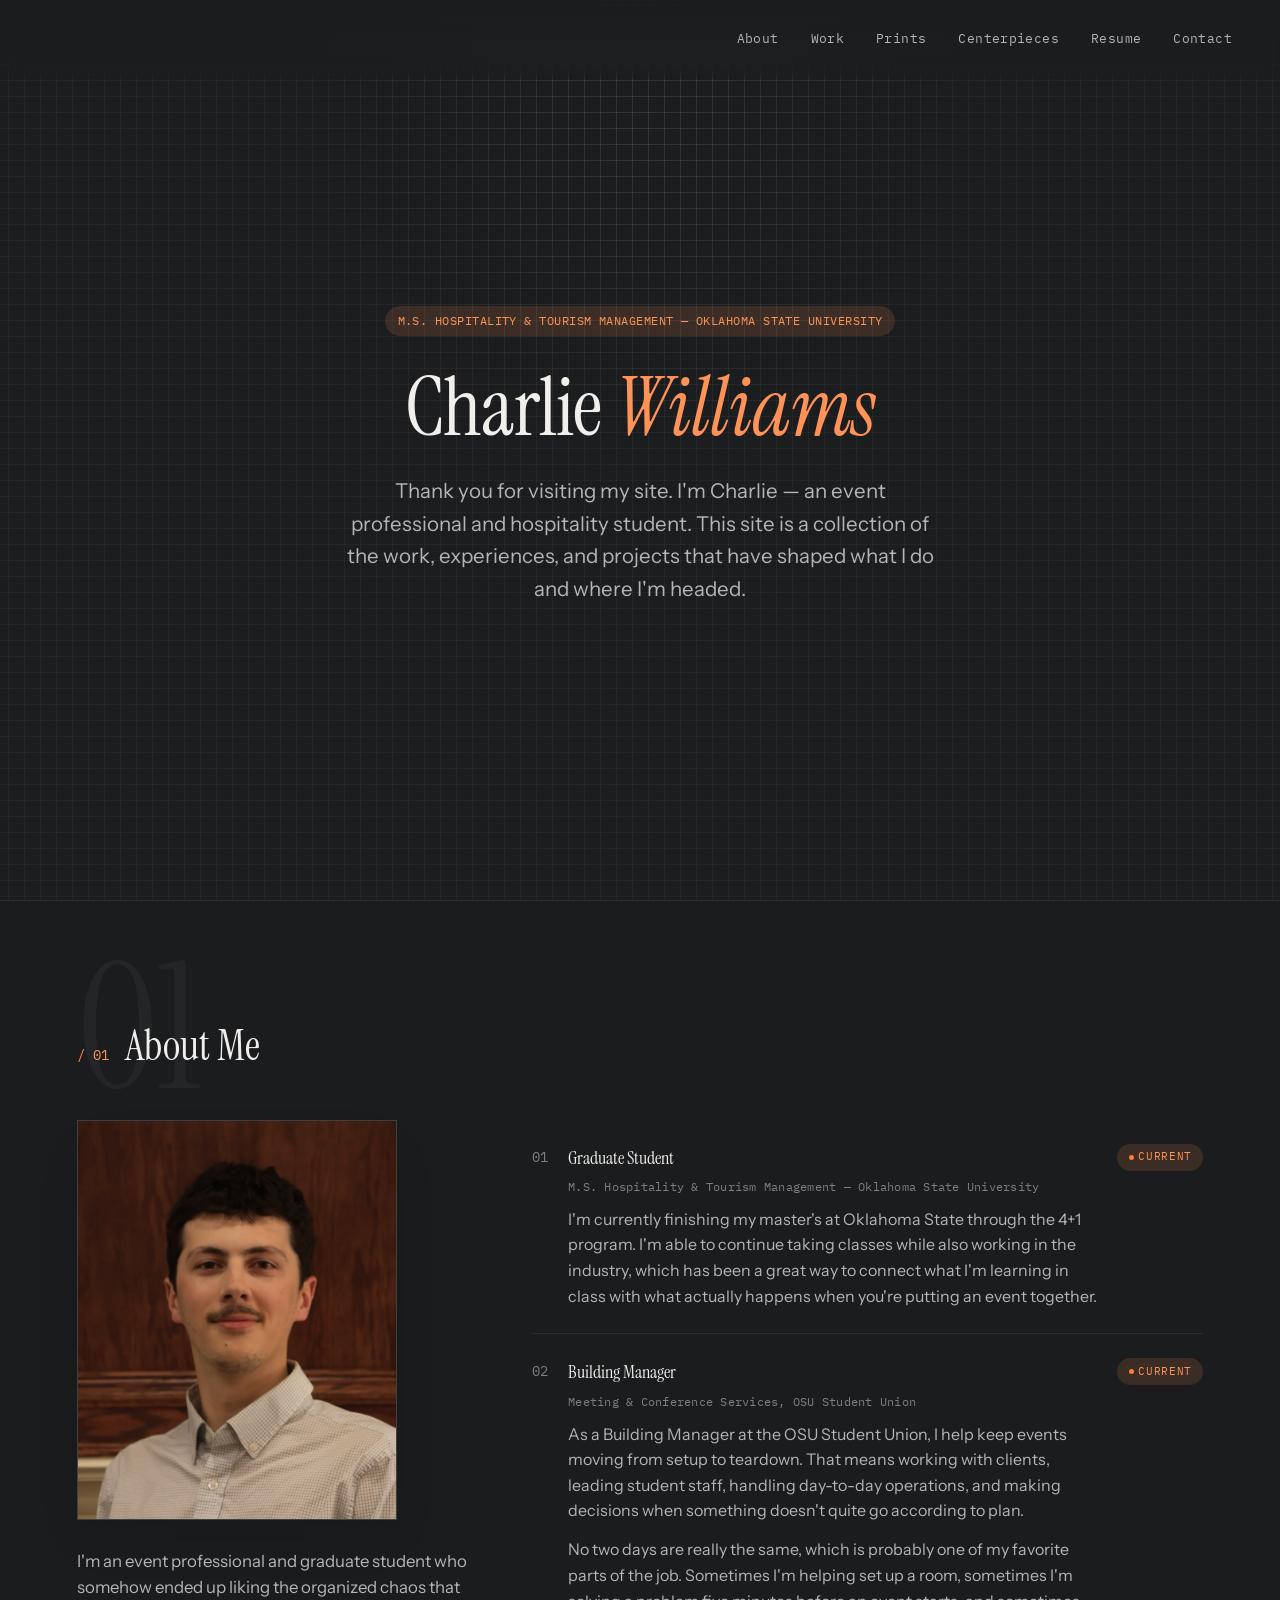
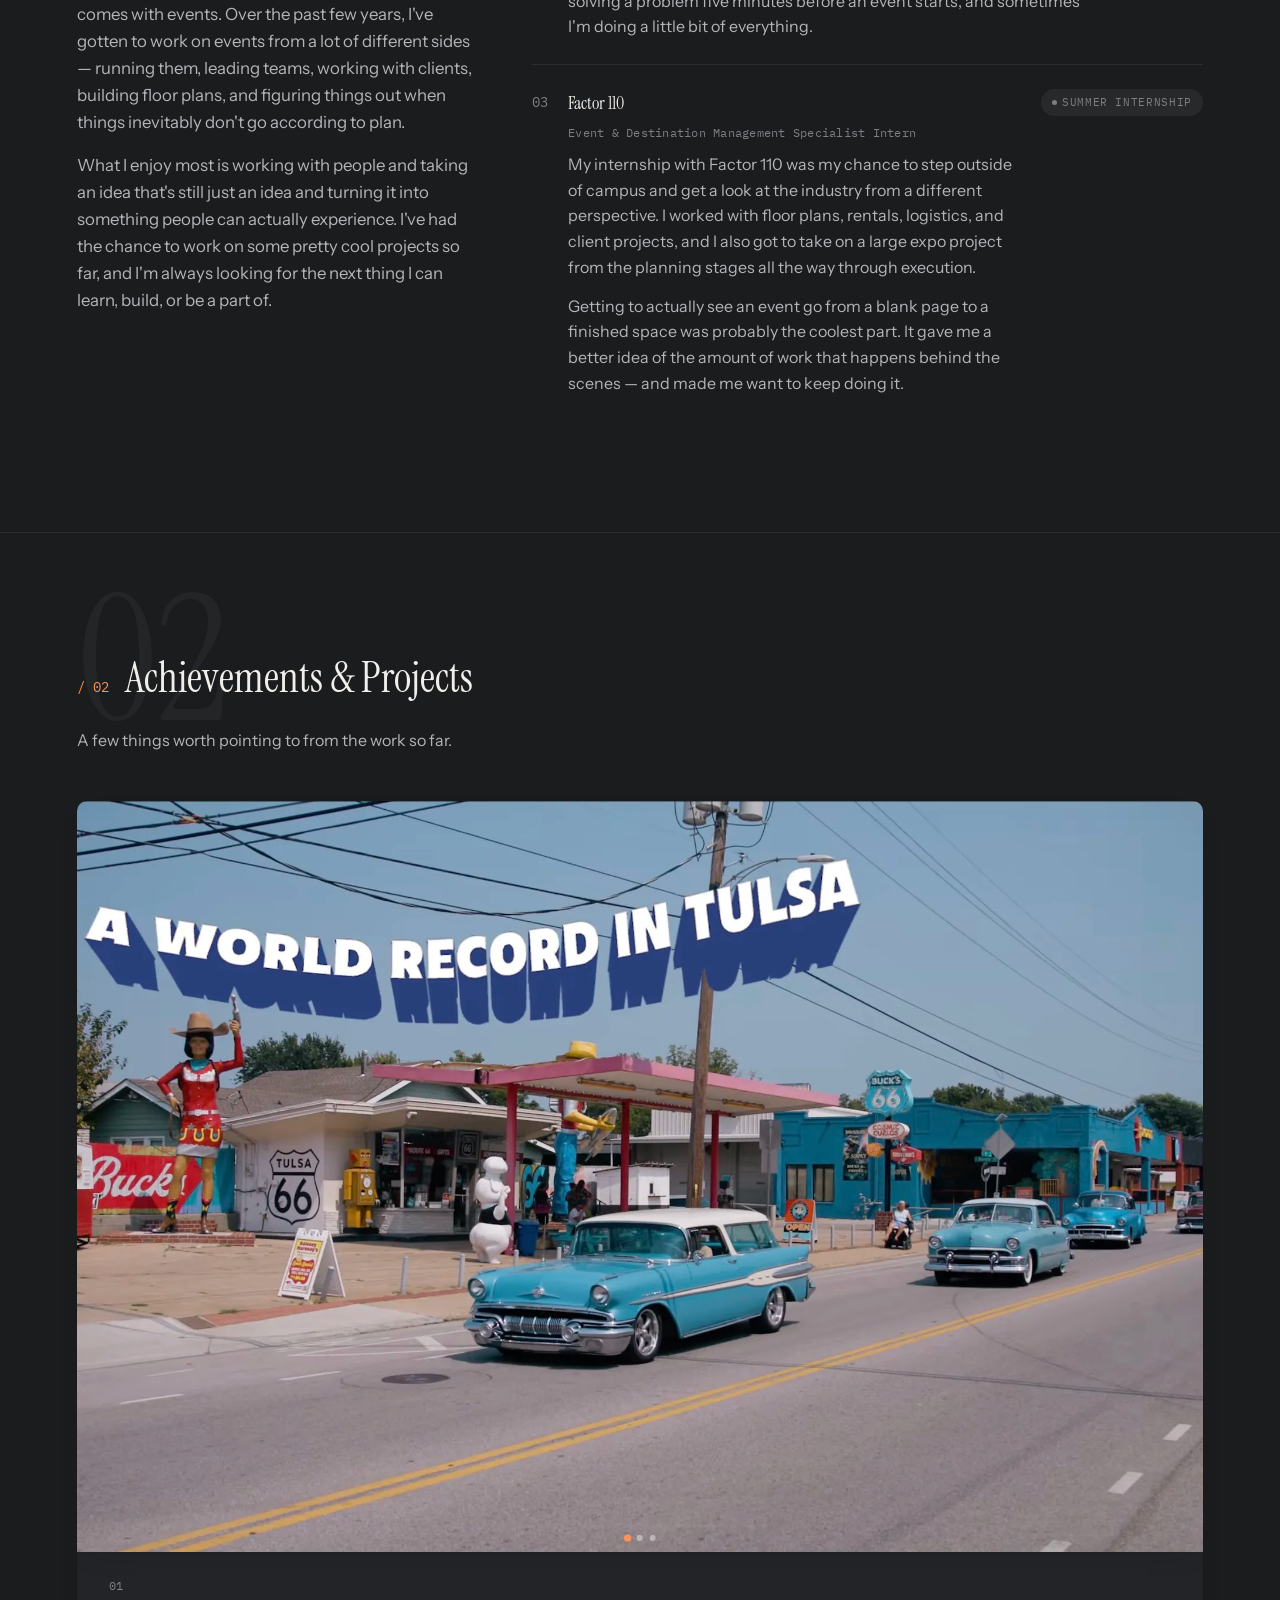
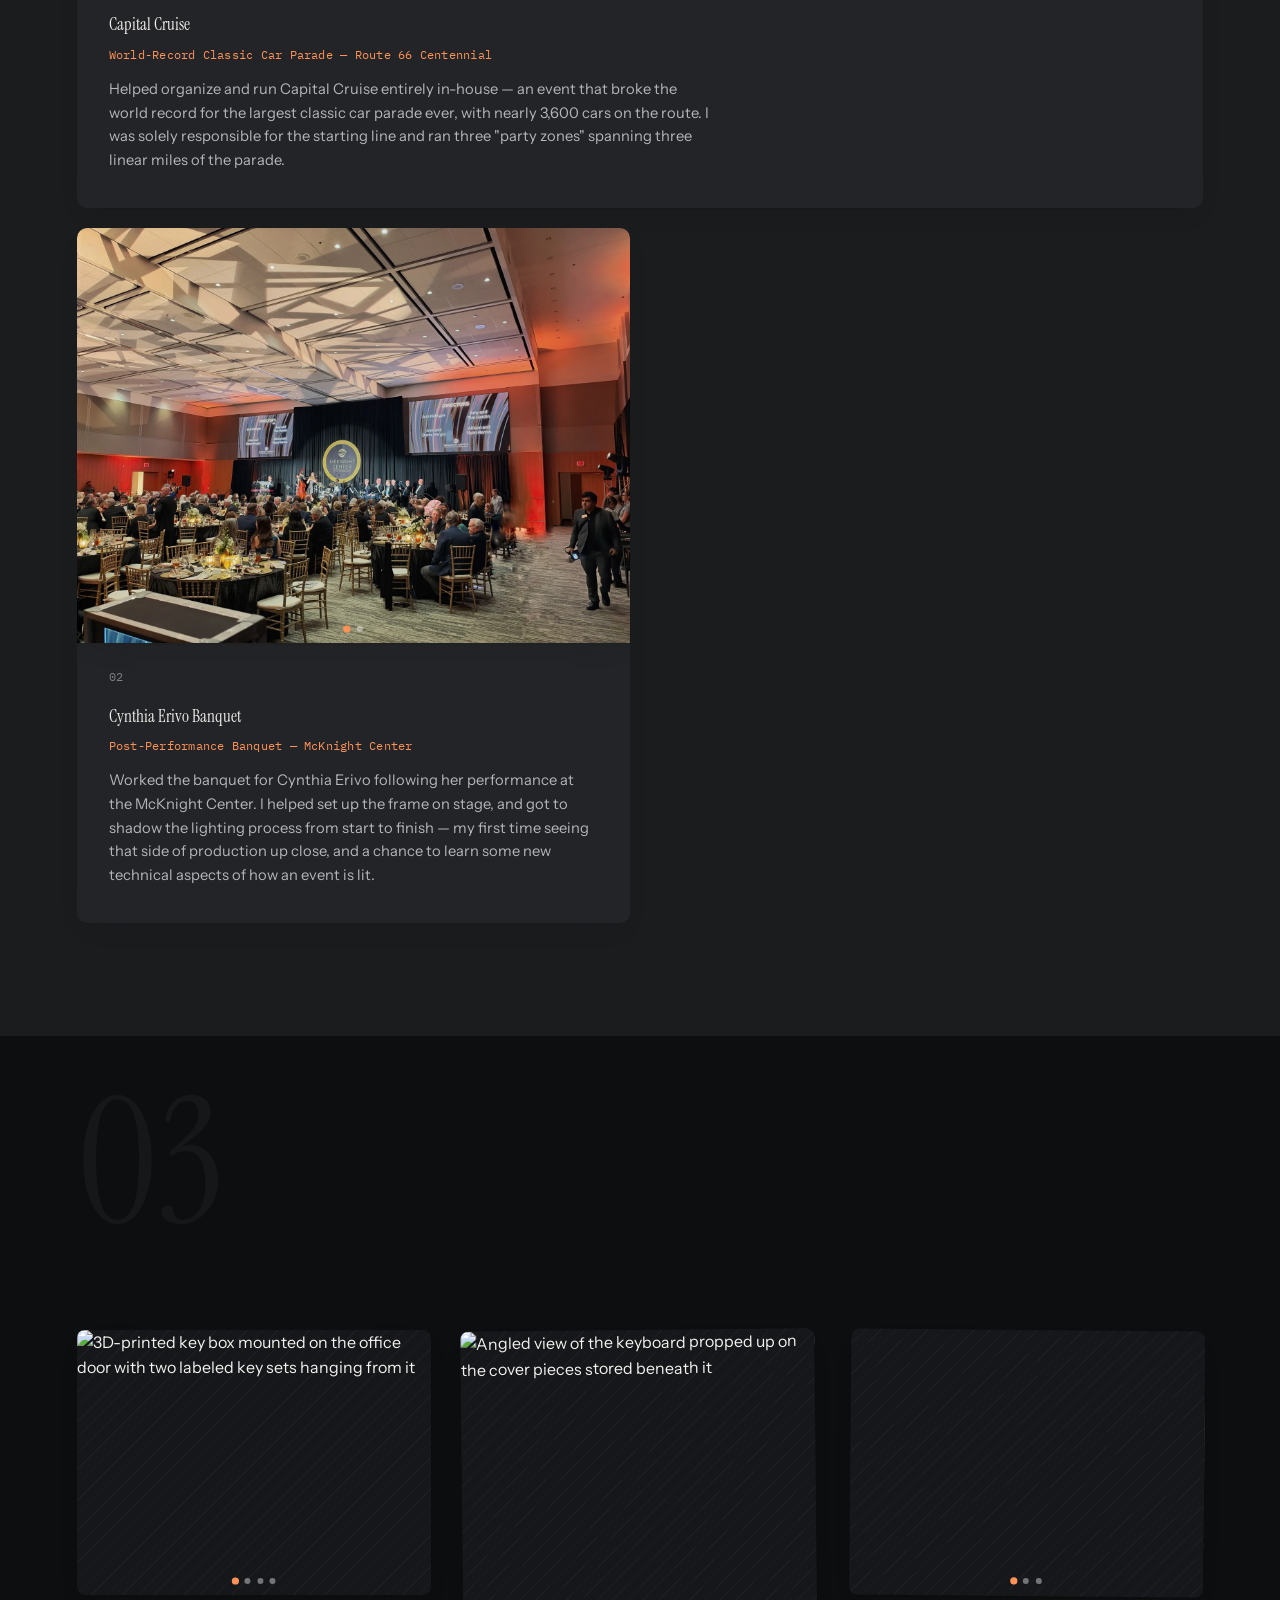
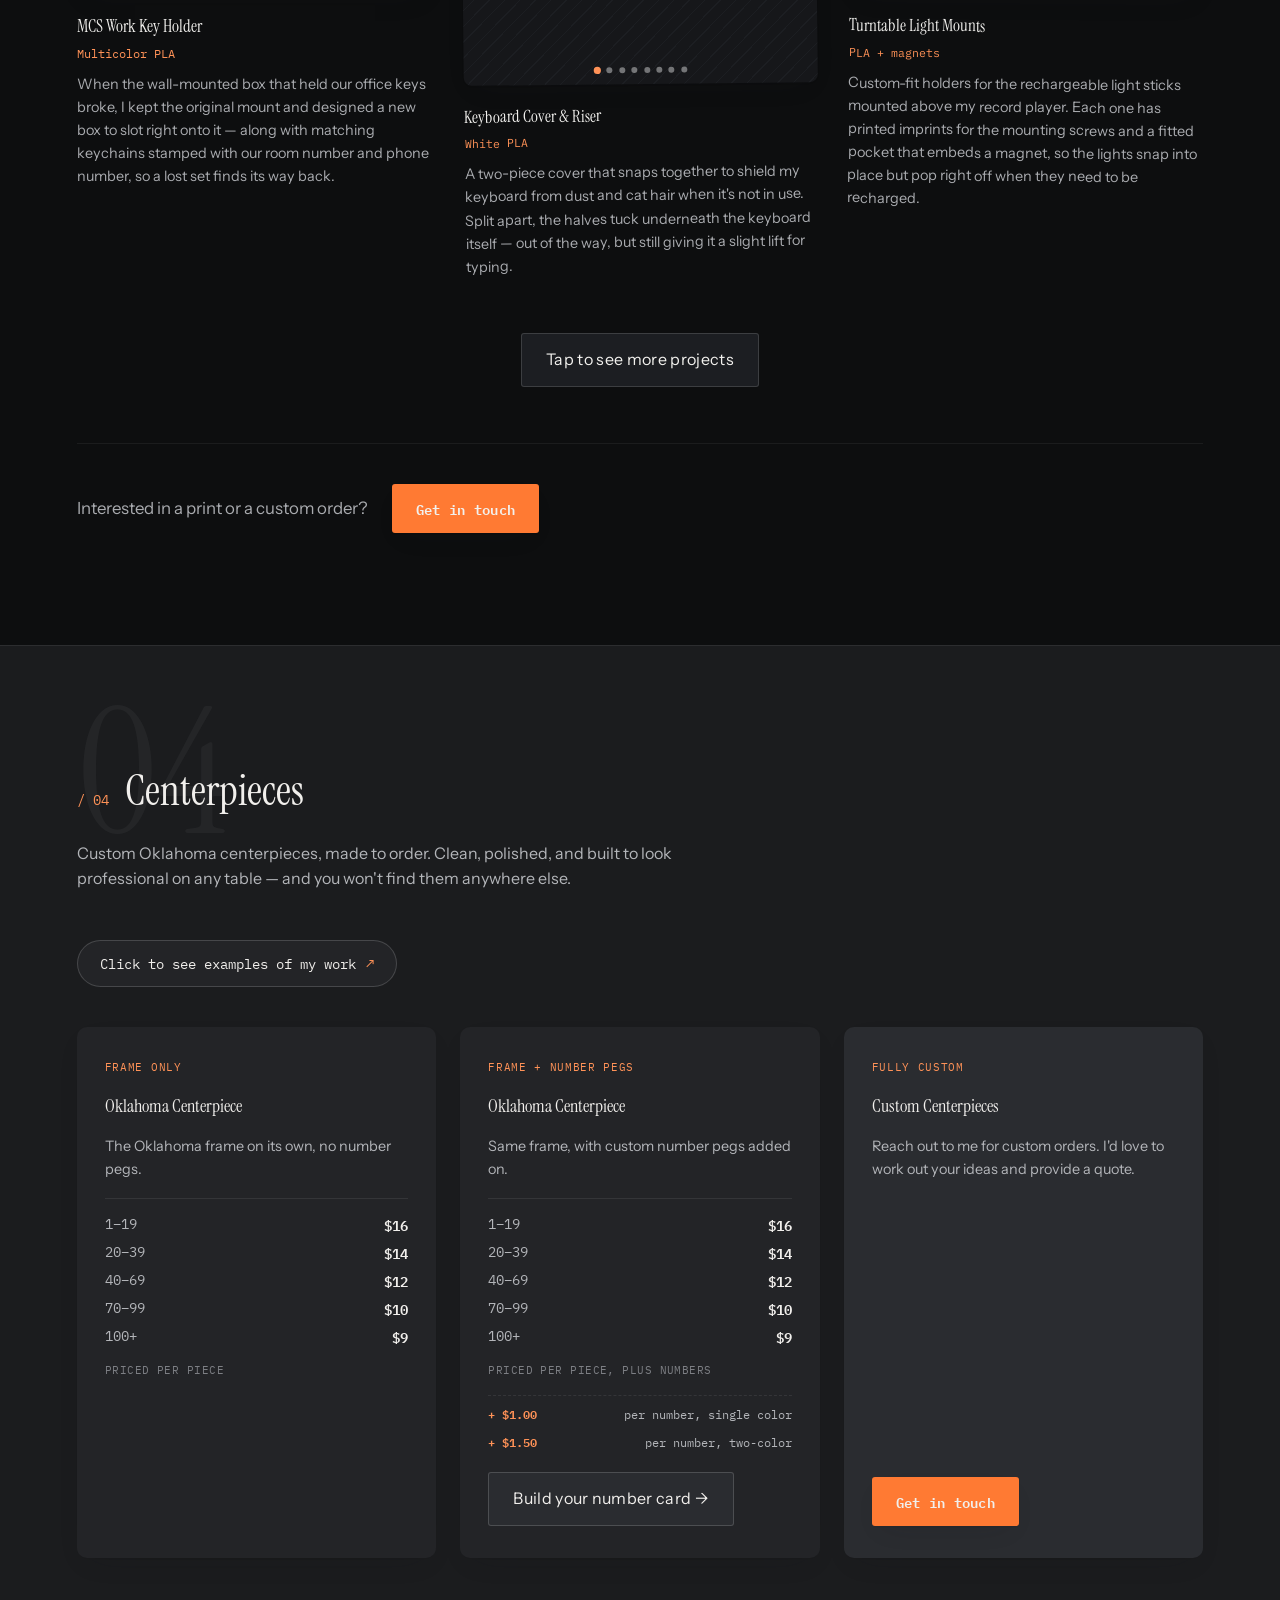
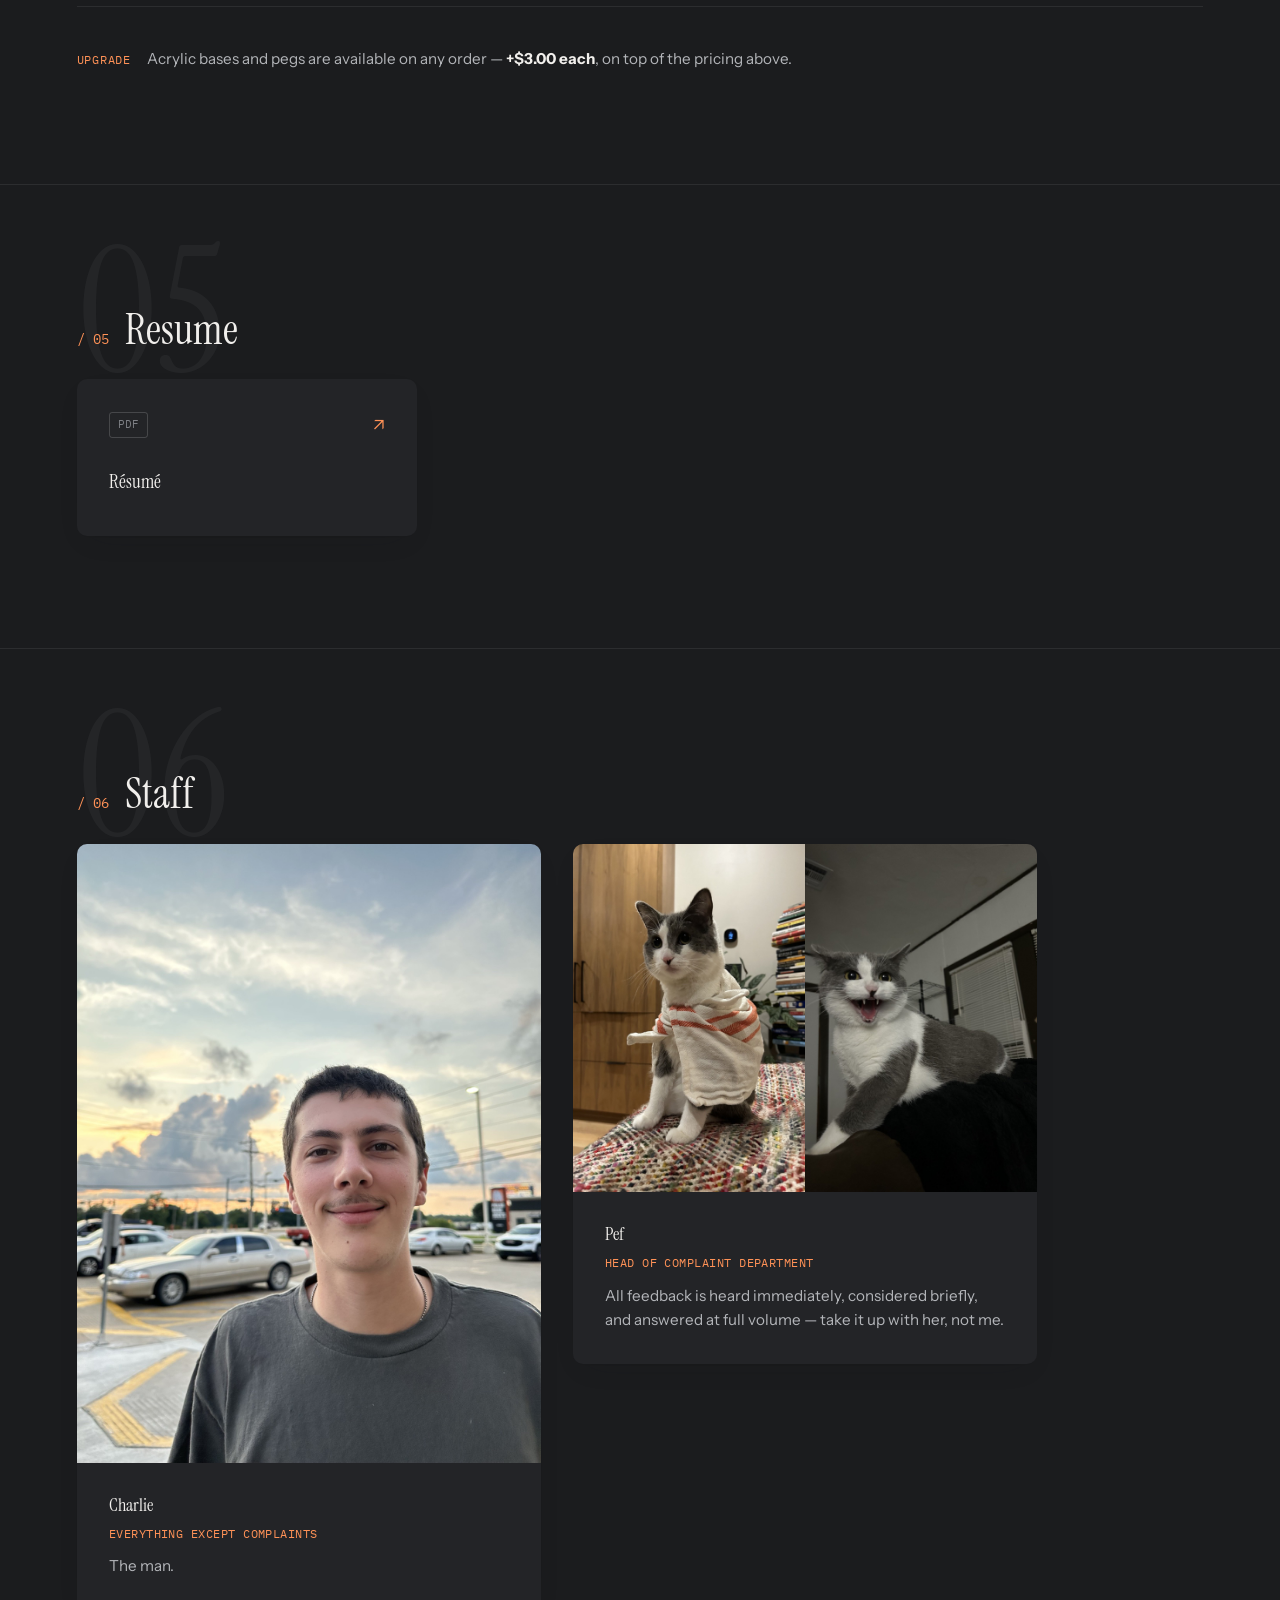
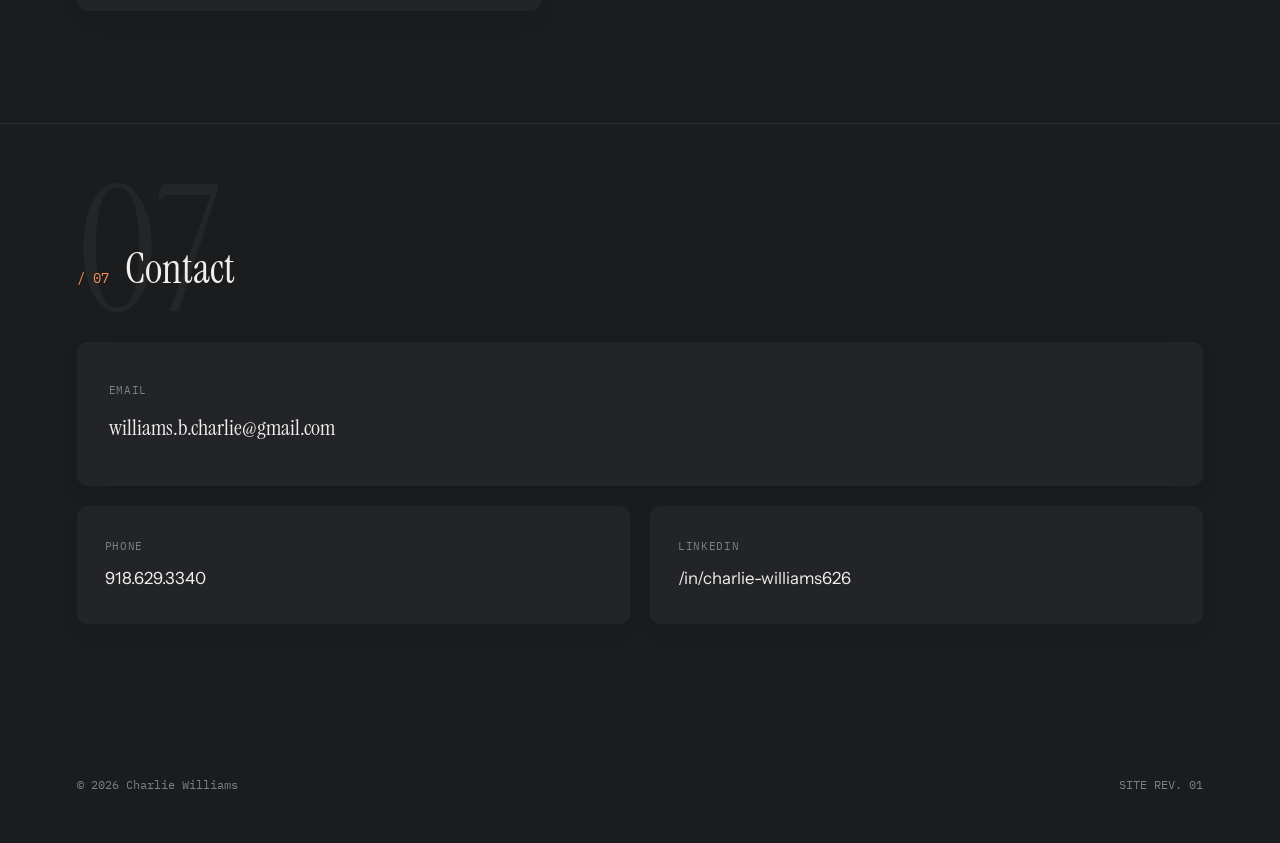
==== commit 5d3a785c: "Centerpieces: tighten description, drop tier prices by $2 Co-Authored-By: Claude Opus 5.5 <noreply@a" ====
--- a/index.html
+++ b/index.html
@@ -338,9 +338,8 @@
     </div>
 
     <p class="section__sub reveal">
-      A different thing entirely from the prints above — this is a made-to-order
-      product, not a side project. Custom Oklahoma centerpieces, built to order
-      and priced by quantity.
+      Custom Oklahoma centerpieces, made to order. Clean, polished, and built
+      to look professional on any table — and you won't find them anywhere else.
     </p>
 
     <button class="gallery-trigger reveal" id="centerpiecesGalleryBtn" type="button">
@@ -360,11 +359,11 @@
         <h3>Oklahoma Centerpiece</h3>
         <p class="price-card__desc">The Oklahoma frame on its own, no number pegs.</p>
         <ul class="price-tiers">
-          <li><span>1–19</span><span>$18</span></li>
-          <li><span>20–39</span><span>$16</span></li>
-          <li><span>40–69</span><span>$14</span></li>
-          <li><span>70–99</span><span>$12</span></li>
-          <li><span>100+</span><span>$11</span></li>
+          <li><span>1–19</span><span>$16</span></li>
+          <li><span>20–39</span><span>$14</span></li>
+          <li><span>40–69</span><span>$12</span></li>
+          <li><span>70–99</span><span>$10</span></li>
+          <li><span>100+</span><span>$9</span></li>
         </ul>
         <p class="price-card__unit">Priced per piece</p>
       </article>
@@ -374,11 +373,11 @@
         <h3>Oklahoma Centerpiece</h3>
         <p class="price-card__desc">Same frame, with custom number pegs added on.</p>
         <ul class="price-tiers">
-          <li><span>1–19</span><span>$18</span></li>
-          <li><span>20–39</span><span>$16</span></li>
-          <li><span>40–69</span><span>$14</span></li>
-          <li><span>70–99</span><span>$12</span></li>
-          <li><span>100+</span><span>$11</span></li>
+          <li><span>1–19</span><span>$16</span></li>
+          <li><span>20–39</span><span>$14</span></li>
+          <li><span>40–69</span><span>$12</span></li>
+          <li><span>70–99</span><span>$10</span></li>
+          <li><span>100+</span><span>$9</span></li>
         </ul>
         <p class="price-card__unit">Priced per piece, plus numbers</p>
         <div class="price-card__addons">
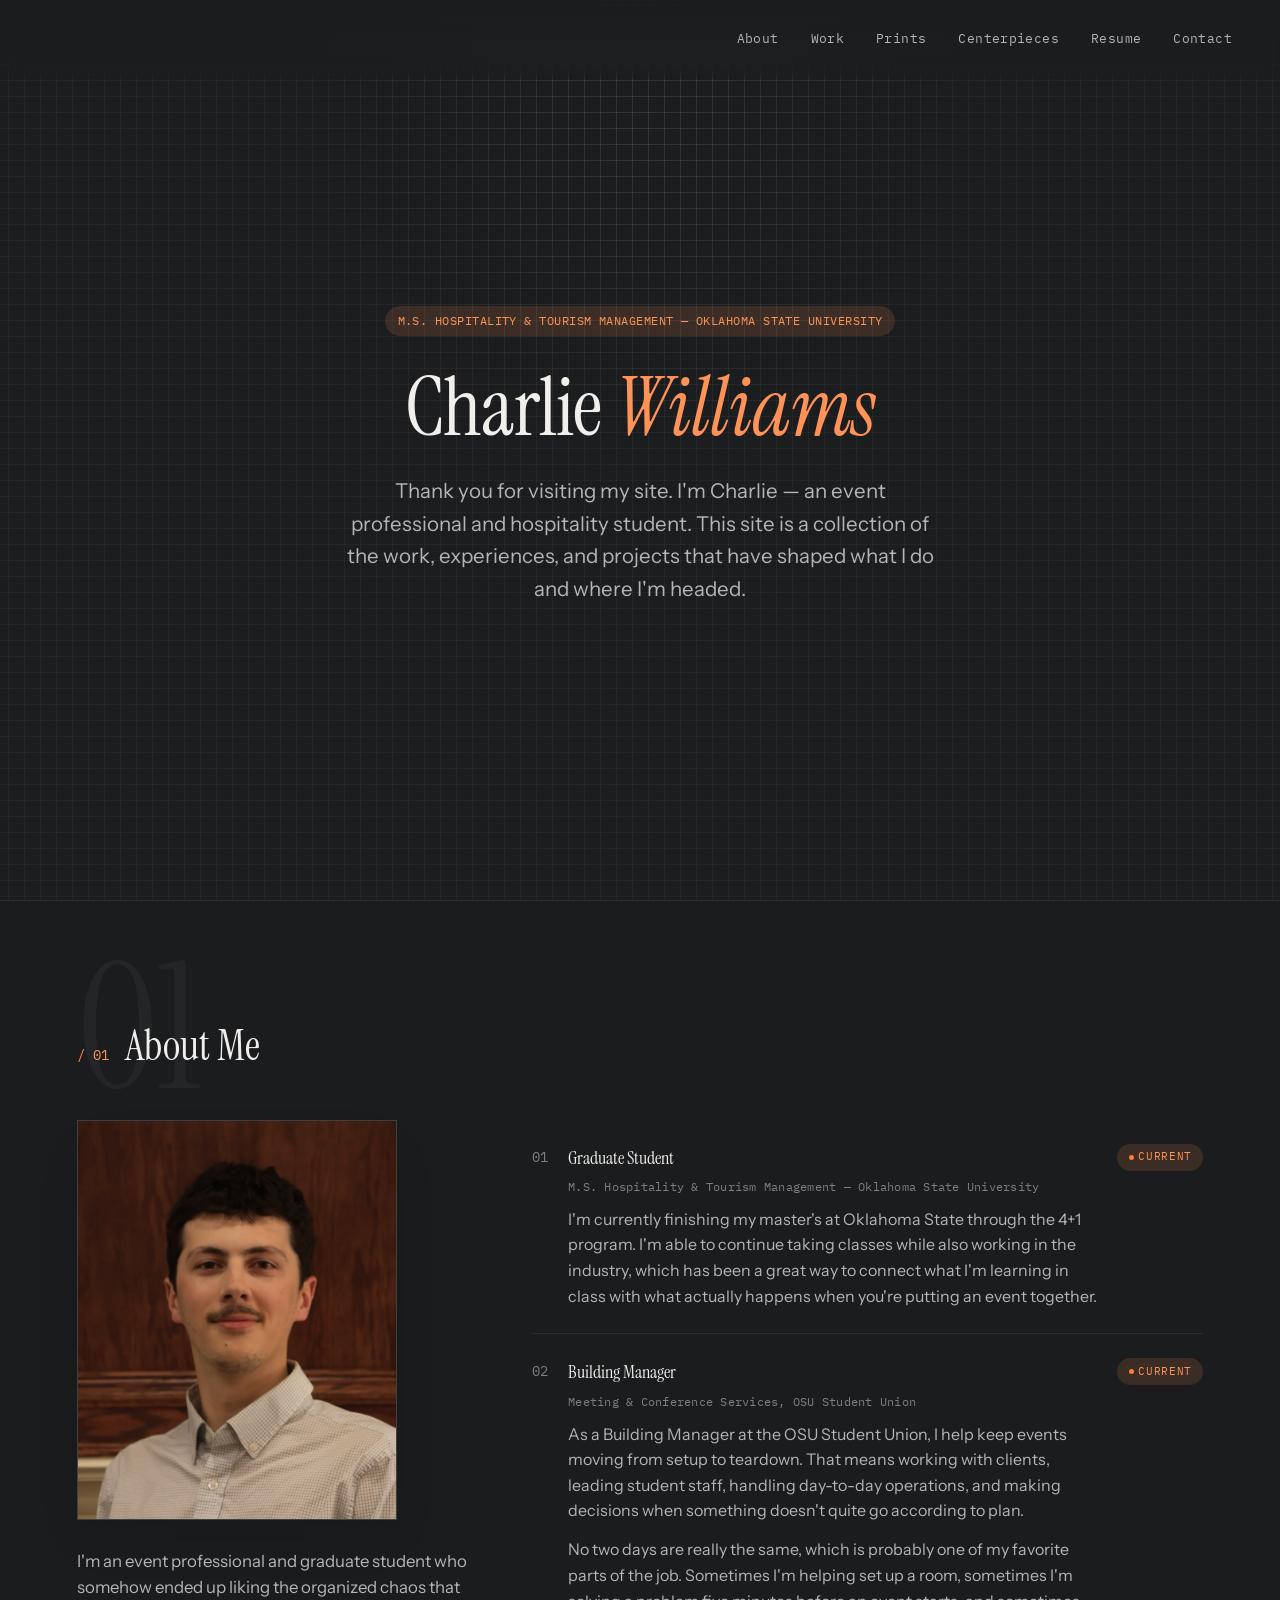
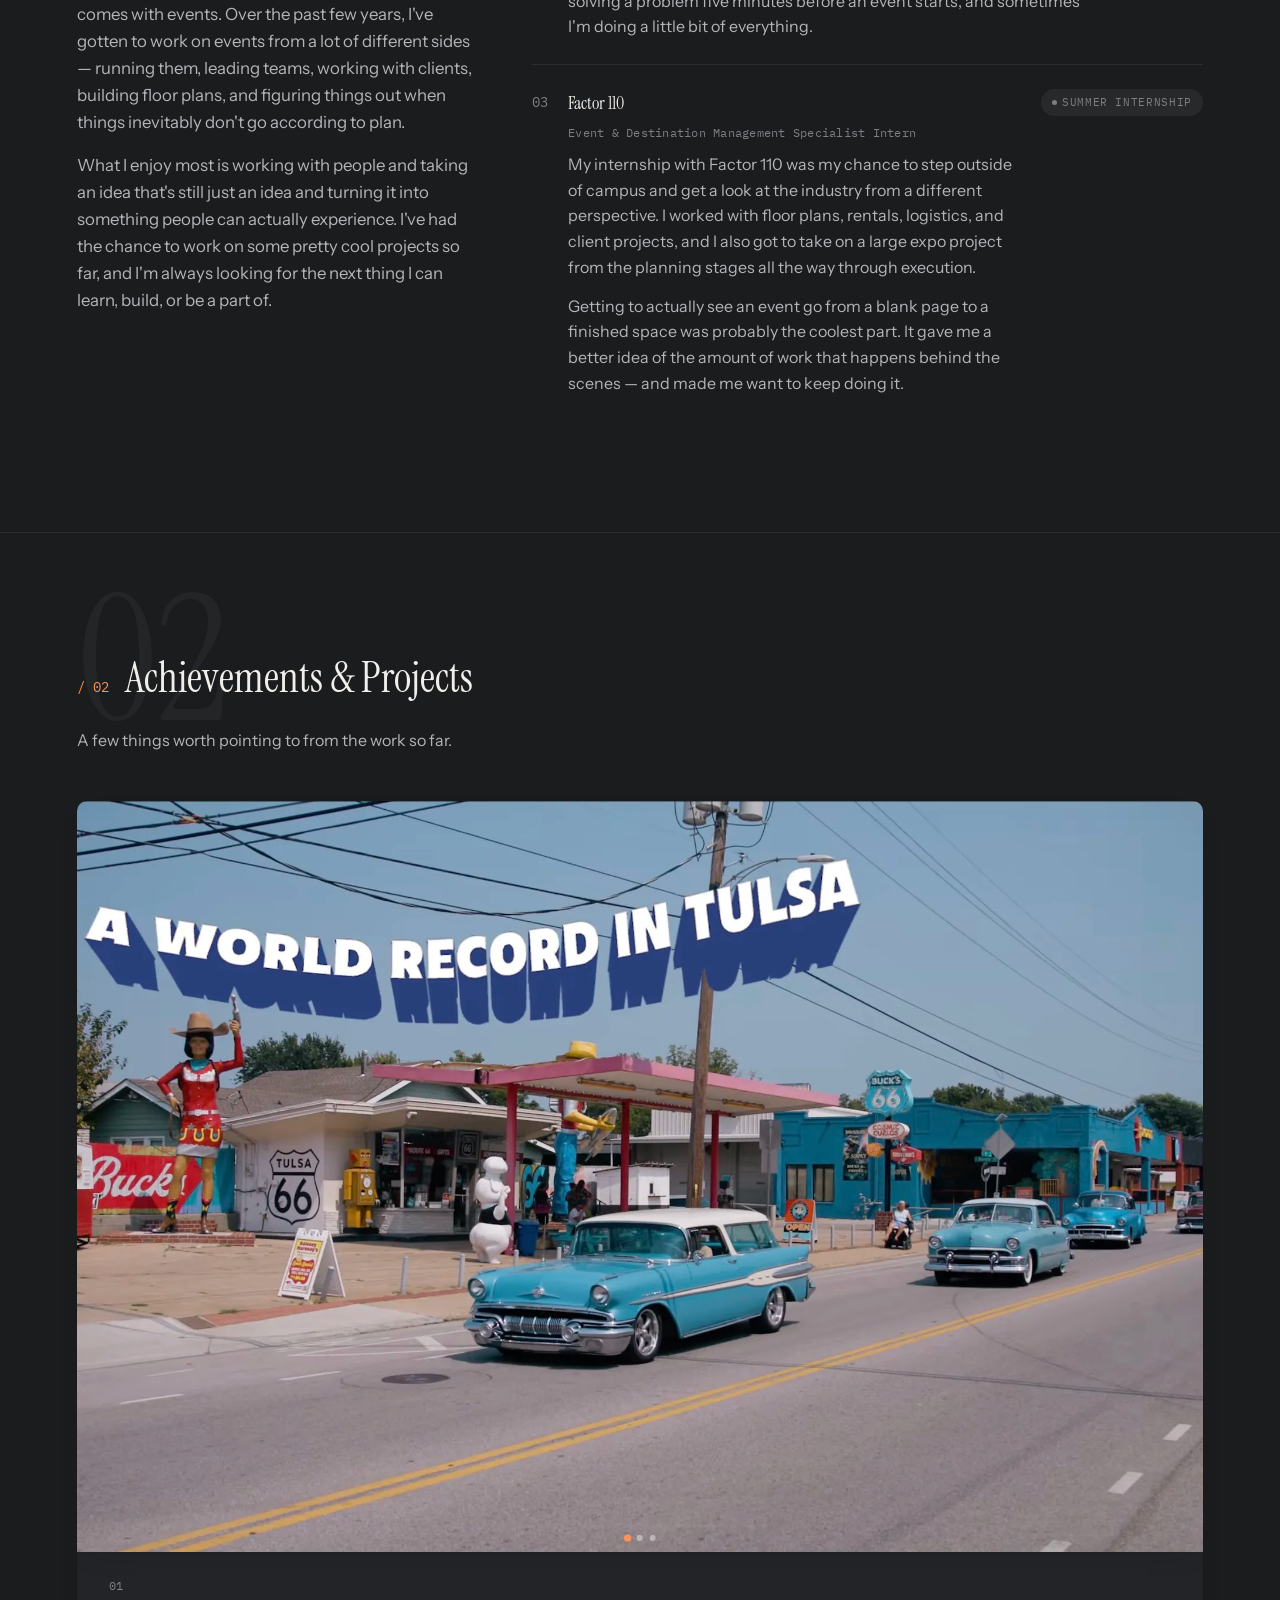
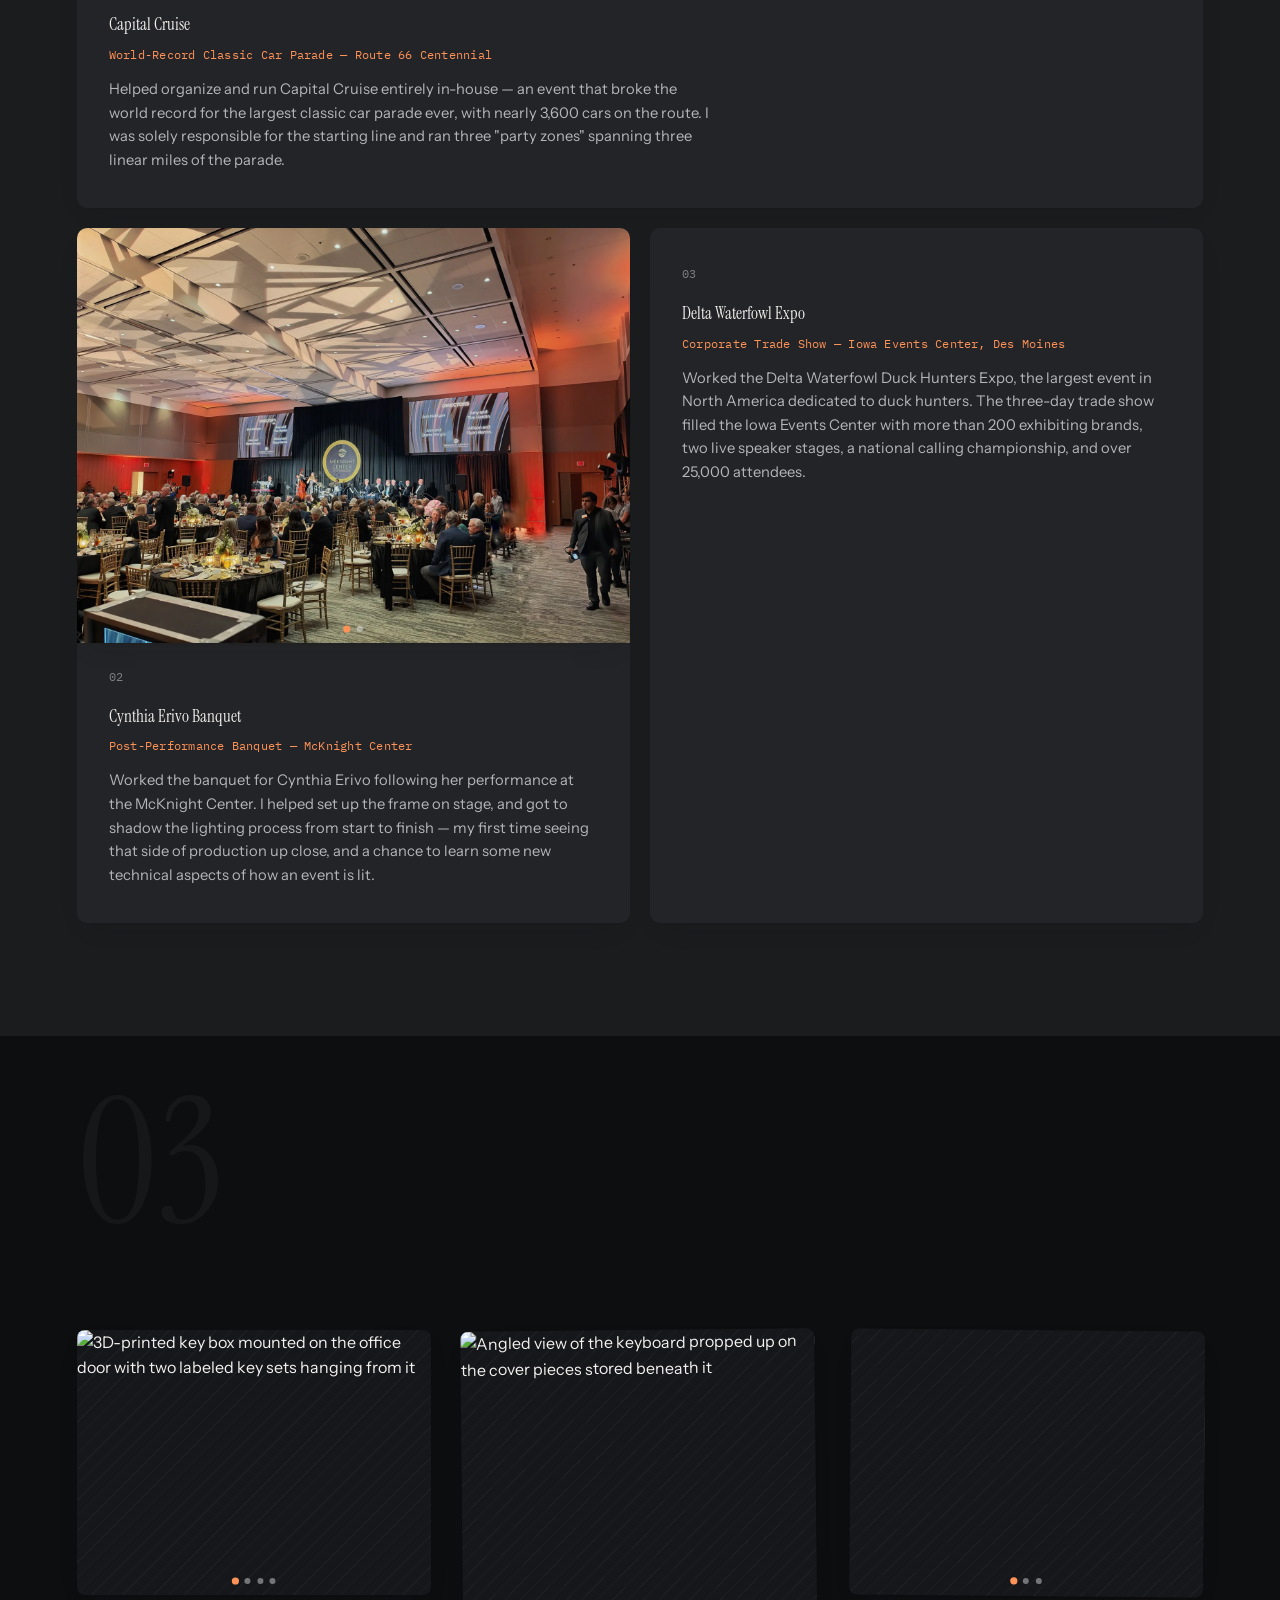
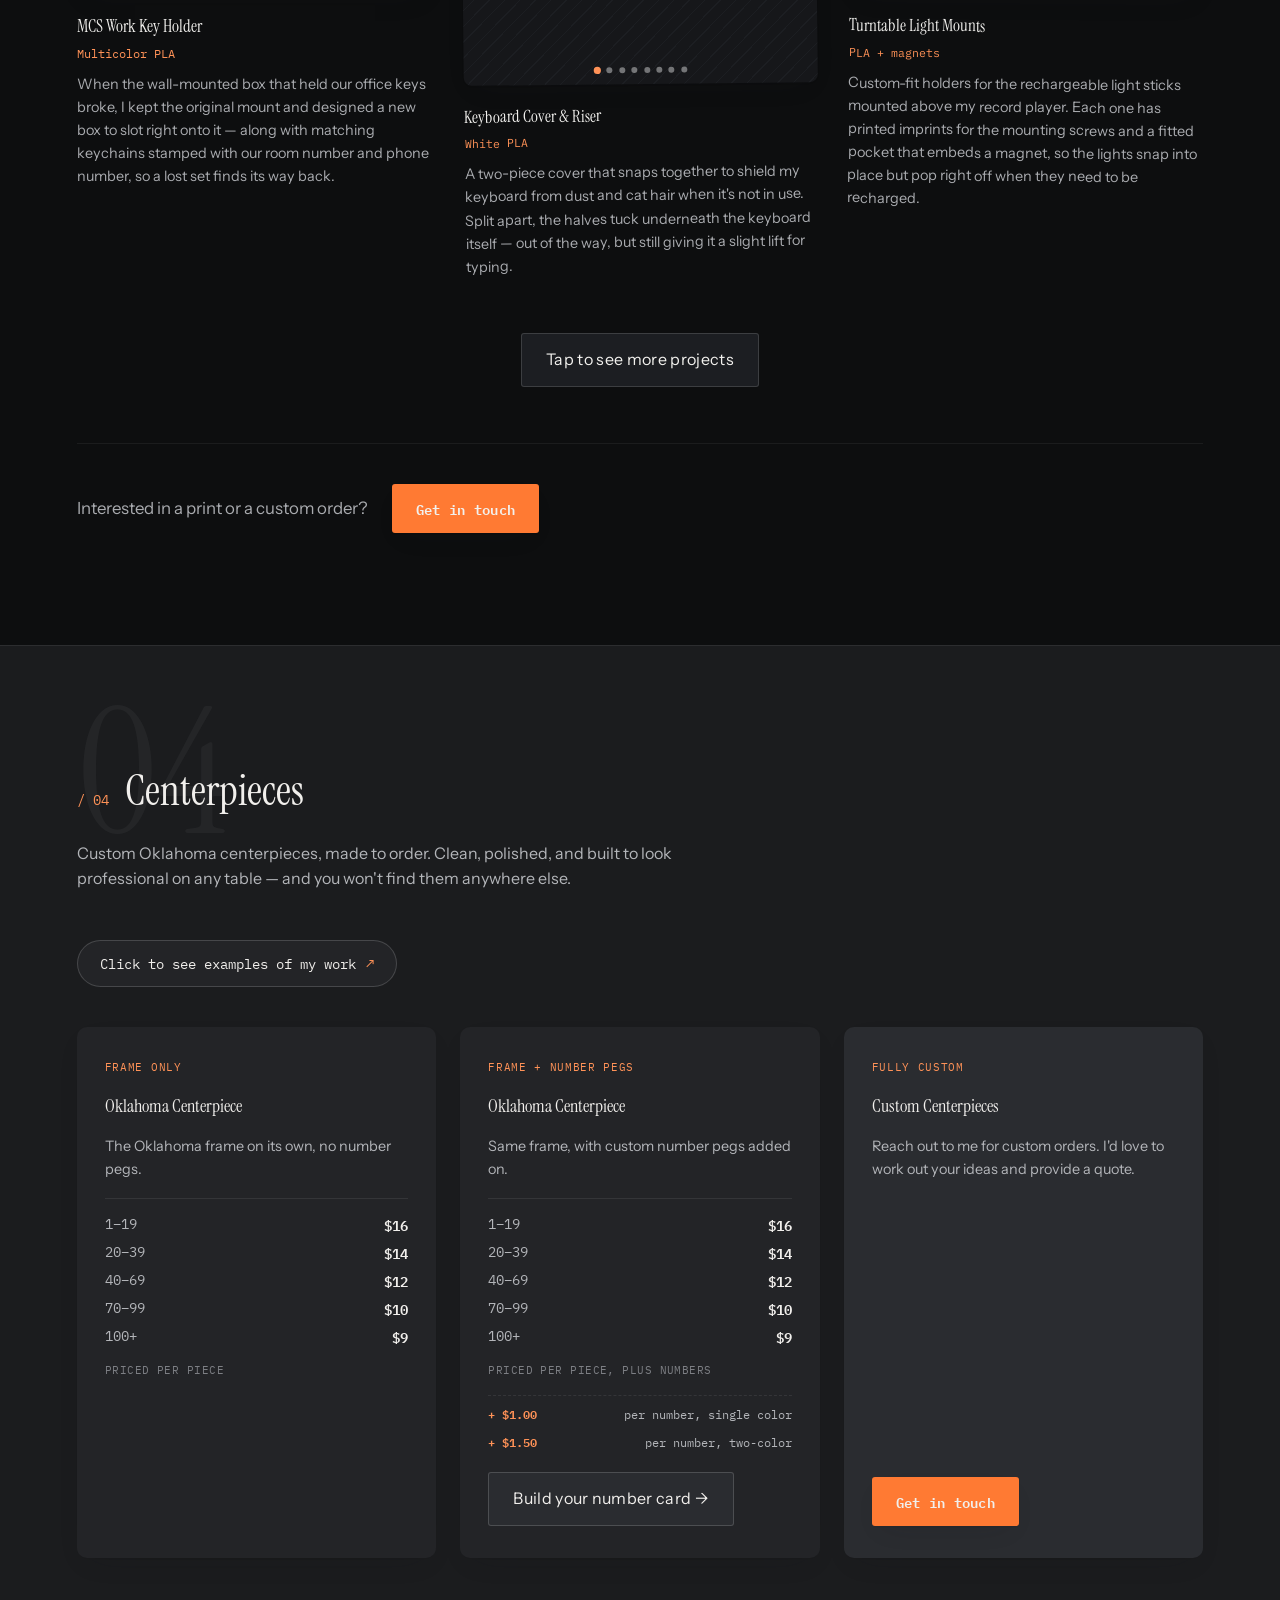
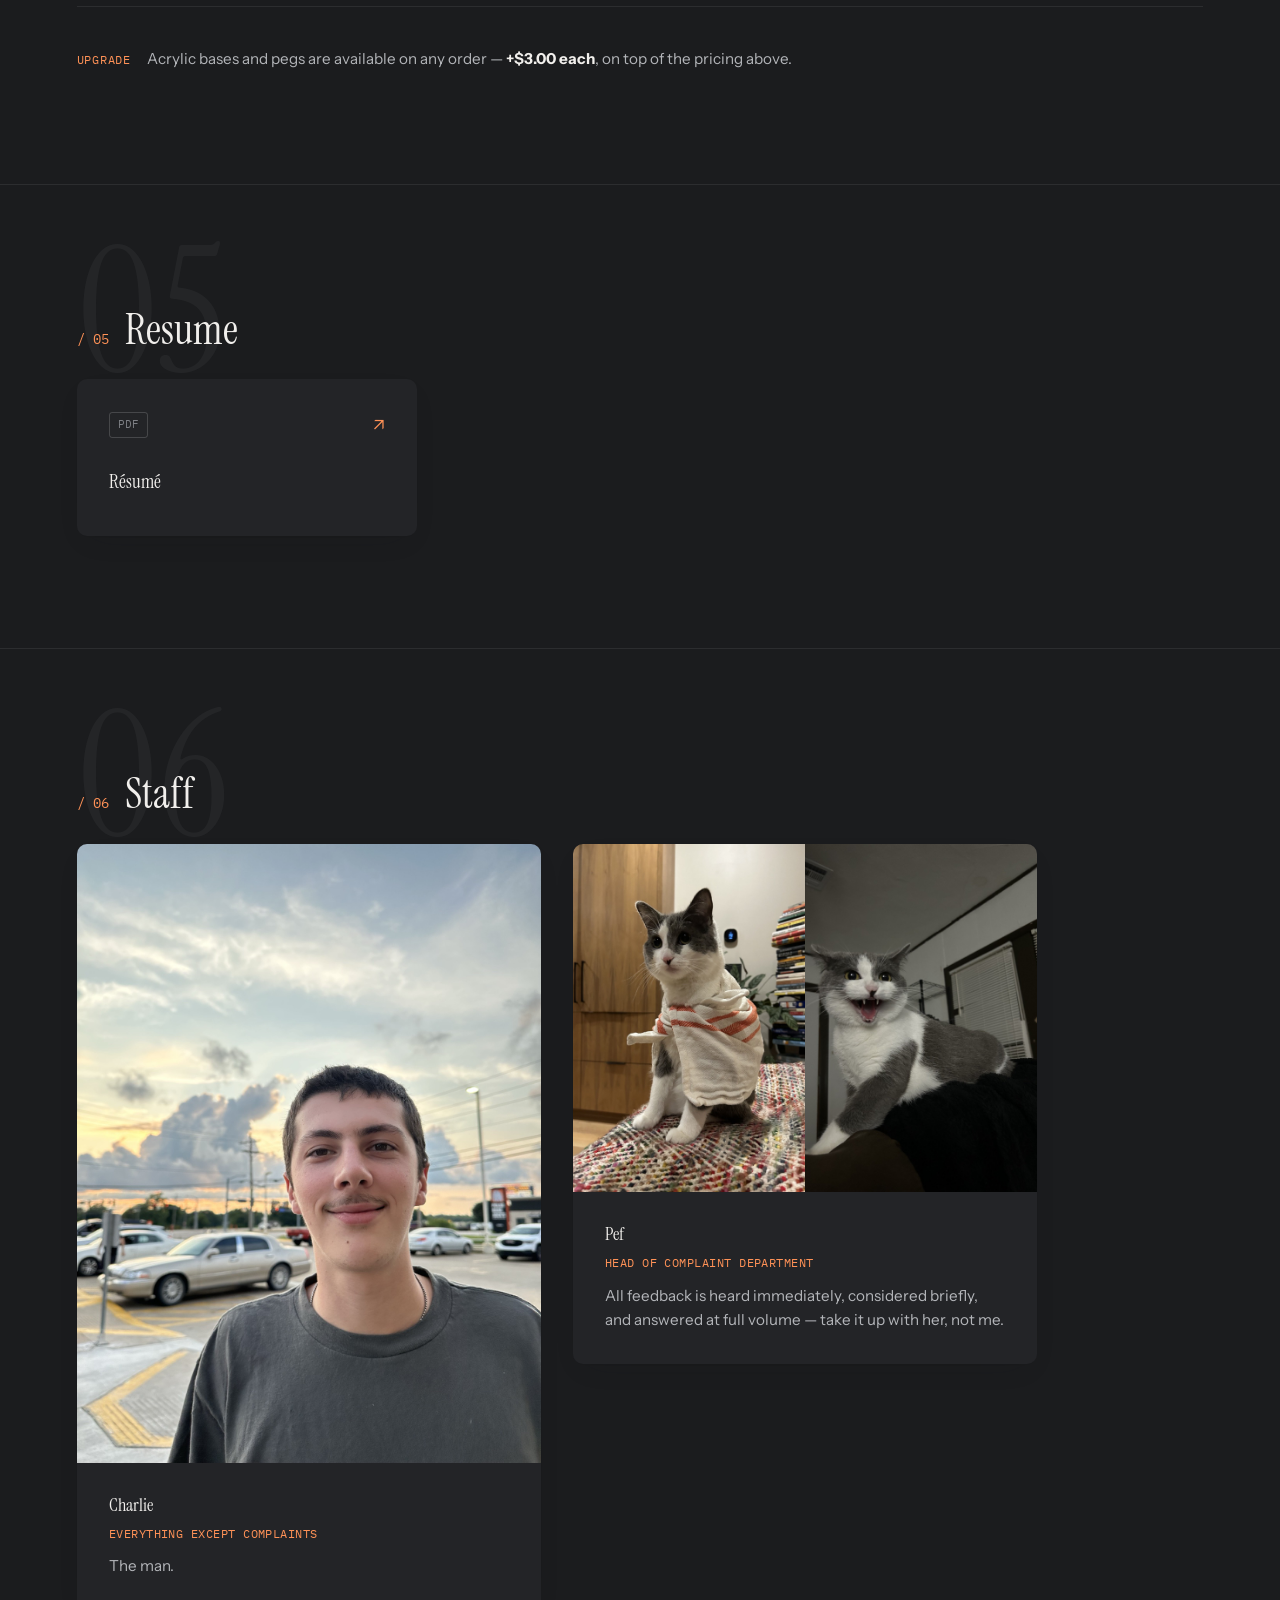
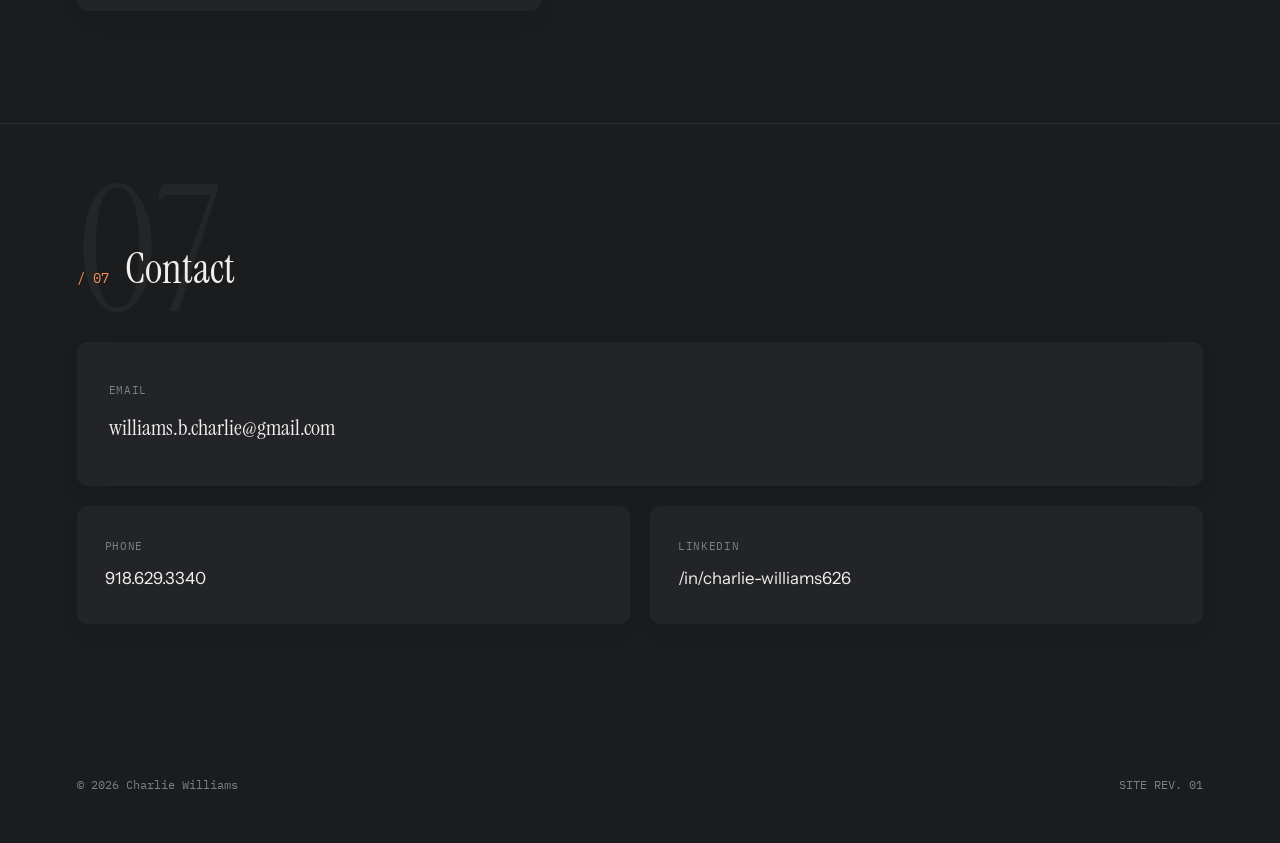
==== commit b099ca20: "Achievements: add Delta Waterfowl Expo card Co-Authored-By: Claude Opus 5.5 <noreply@anthropic.com> " ====
--- a/index.html
+++ b/index.html
@@ -186,6 +186,17 @@
           seeing that side of production up close, and a chance to learn
           some new technical aspects of how an event is lit.</p>
       </article>
+
+      <article class="card card--feature">
+        <span class="card__num">03</span>
+        <h3>Delta Waterfowl Expo</h3>
+        <p class="card__meta">Corporate Trade Show — Iowa Events Center, Des Moines</p>
+        <p>Worked the Delta Waterfowl Duck Hunters Expo, the largest event in
+          North America dedicated to duck hunters. The three-day trade show
+          filled the Iowa Events Center with more than 200 exhibiting brands,
+          two live speaker stages, a national calling championship, and over
+          25,000 attendees.</p>
+      </article>
     </div>
   </section>
 
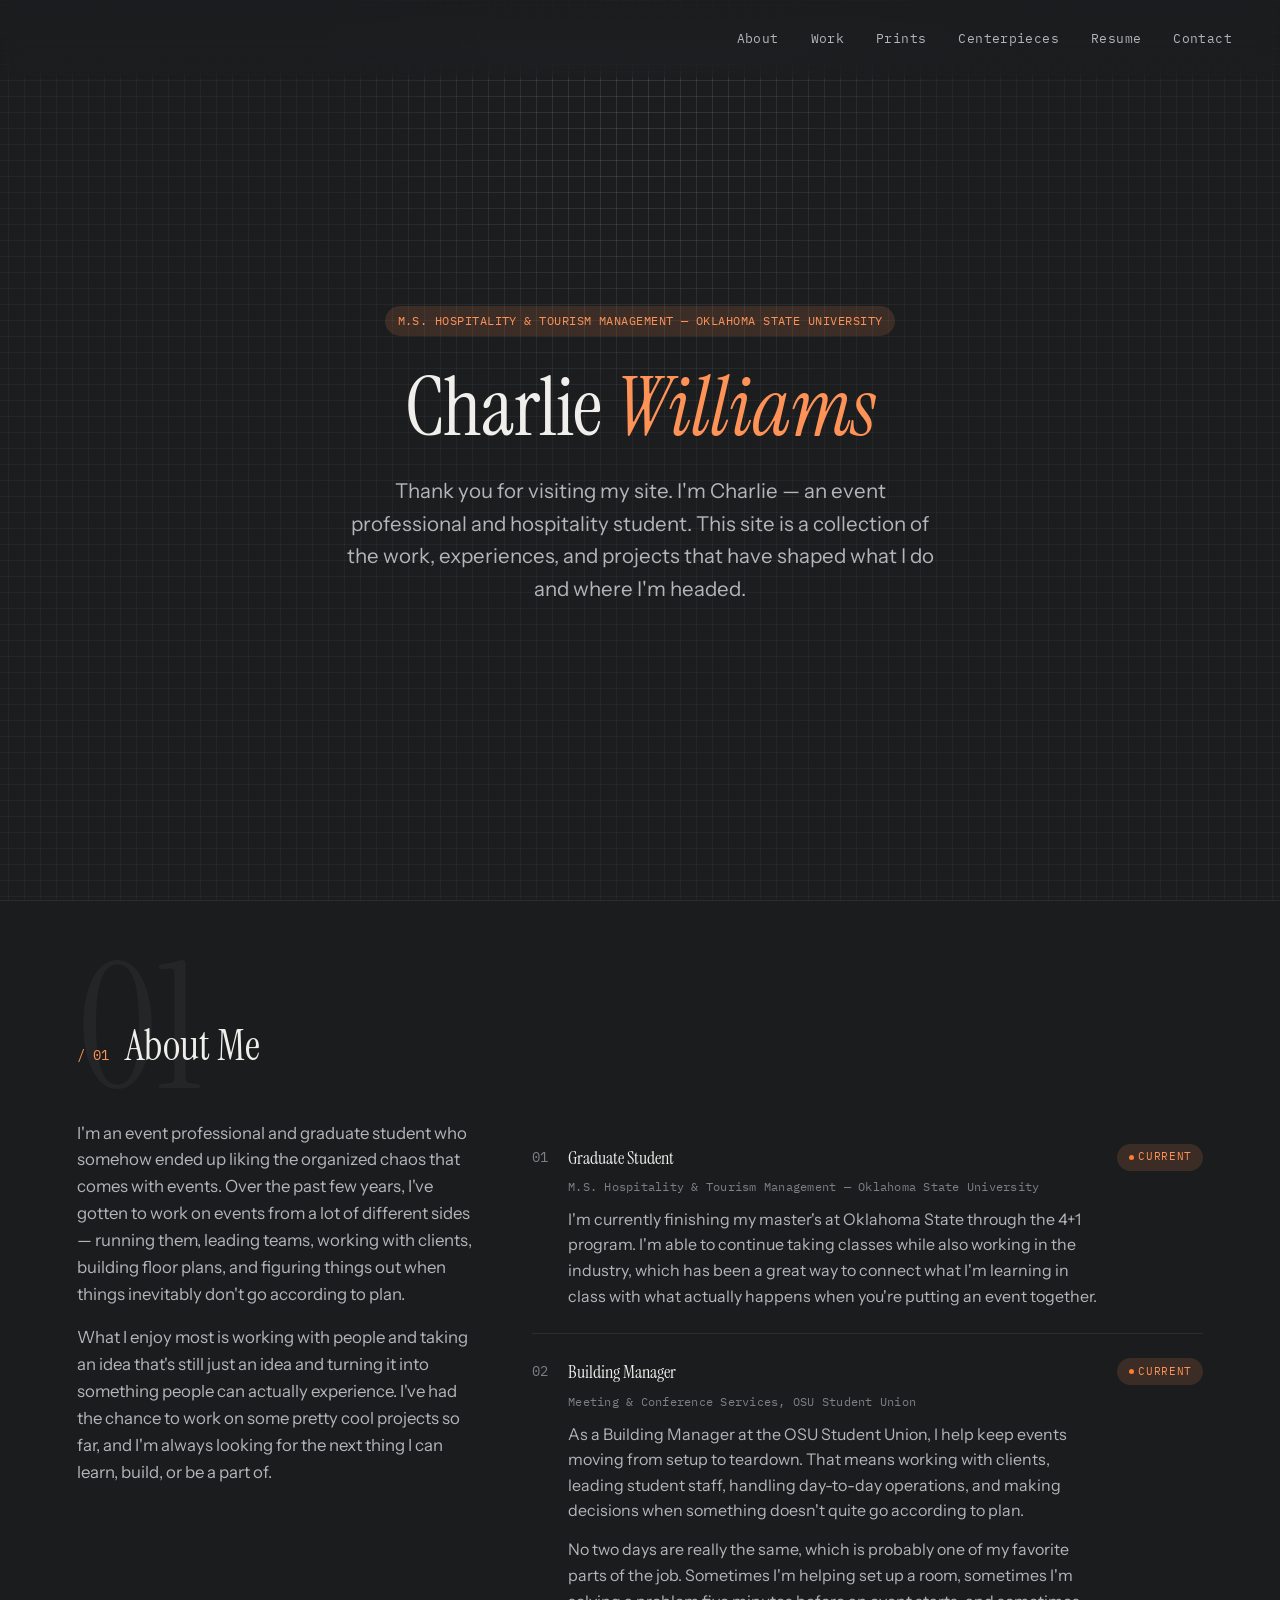
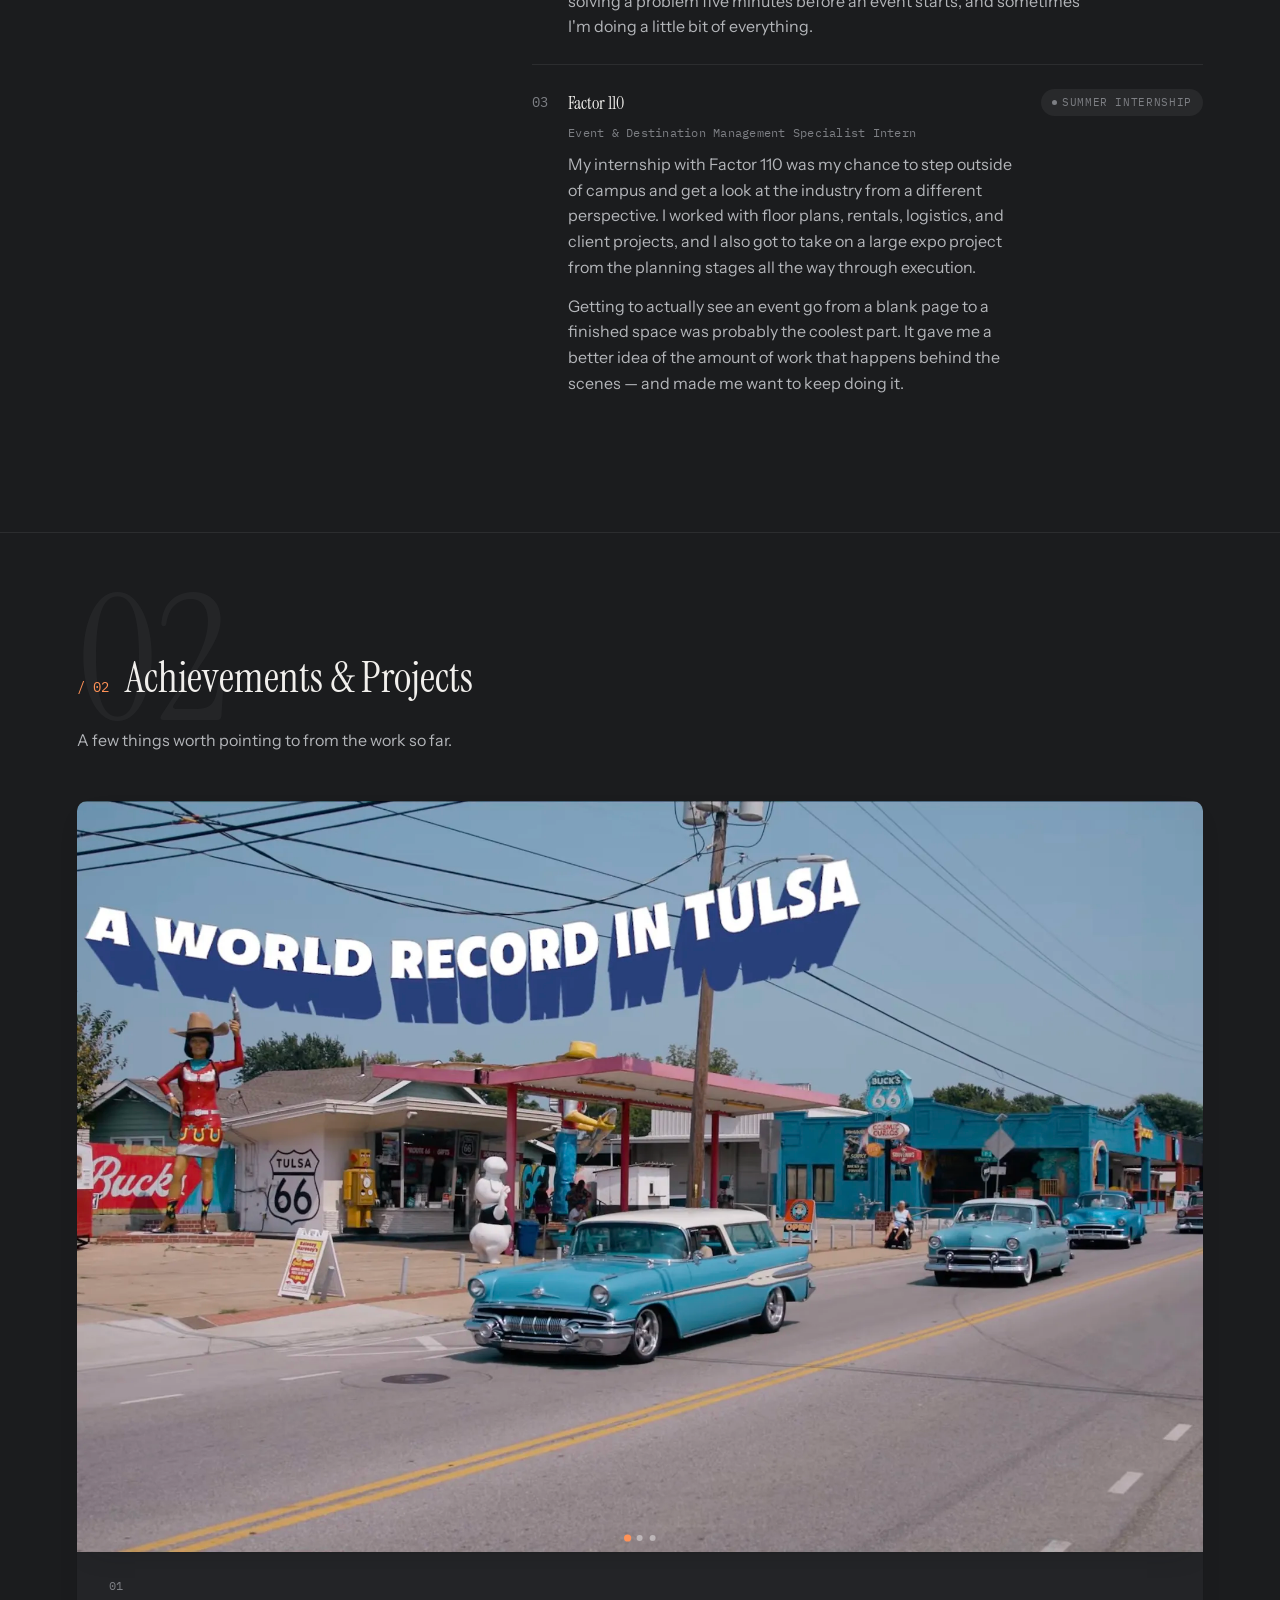
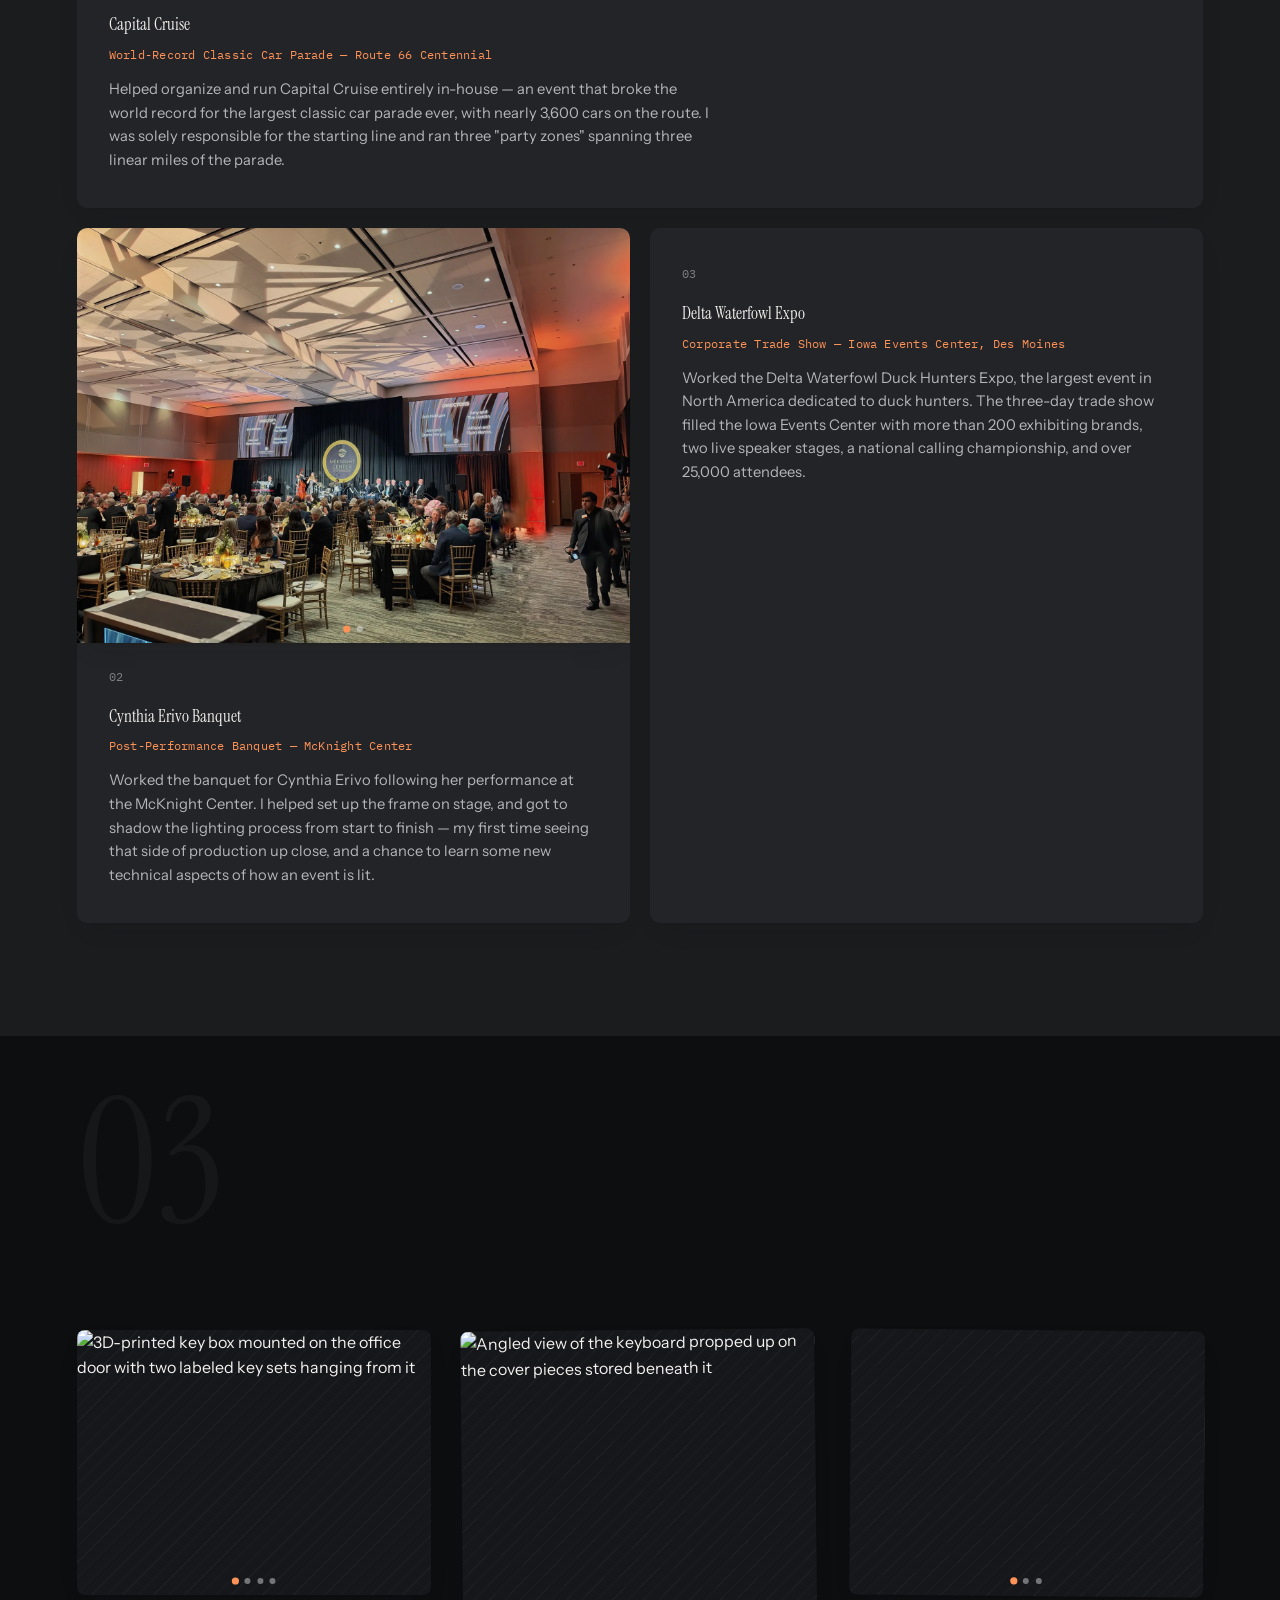
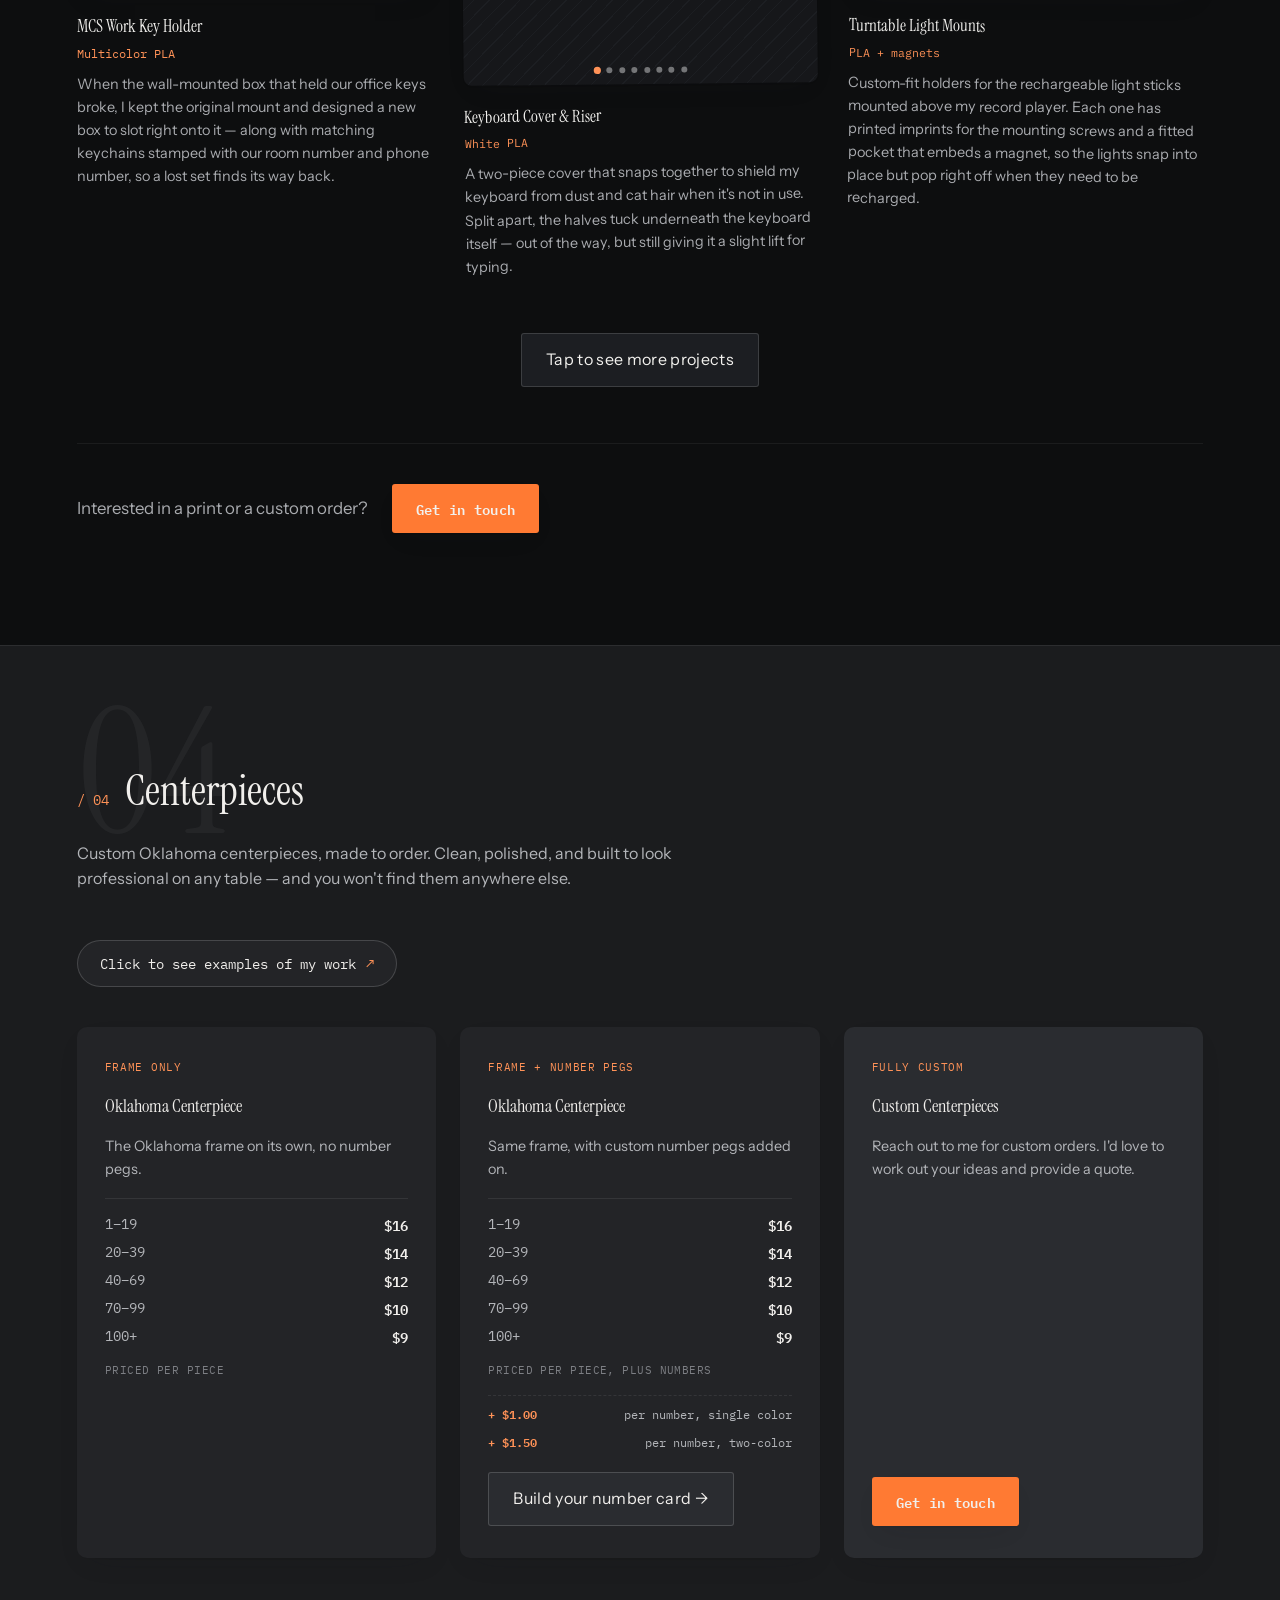
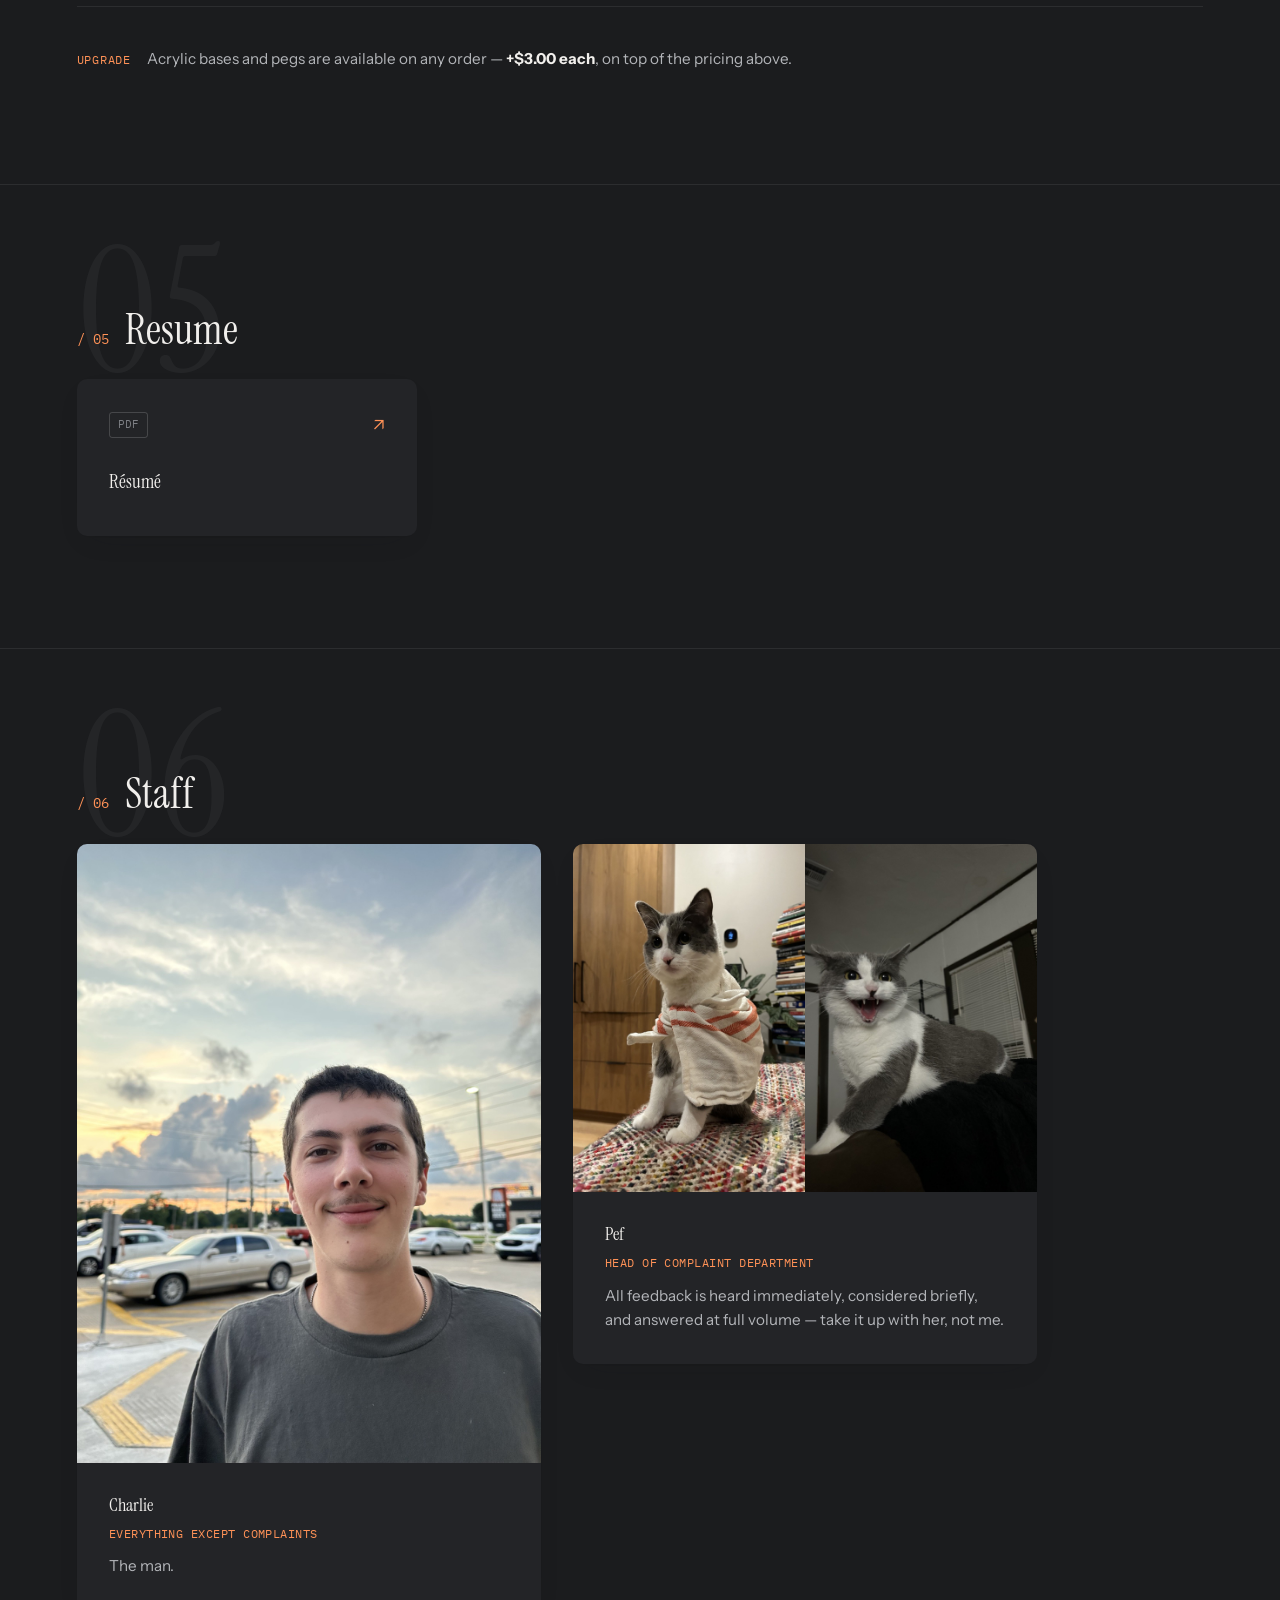
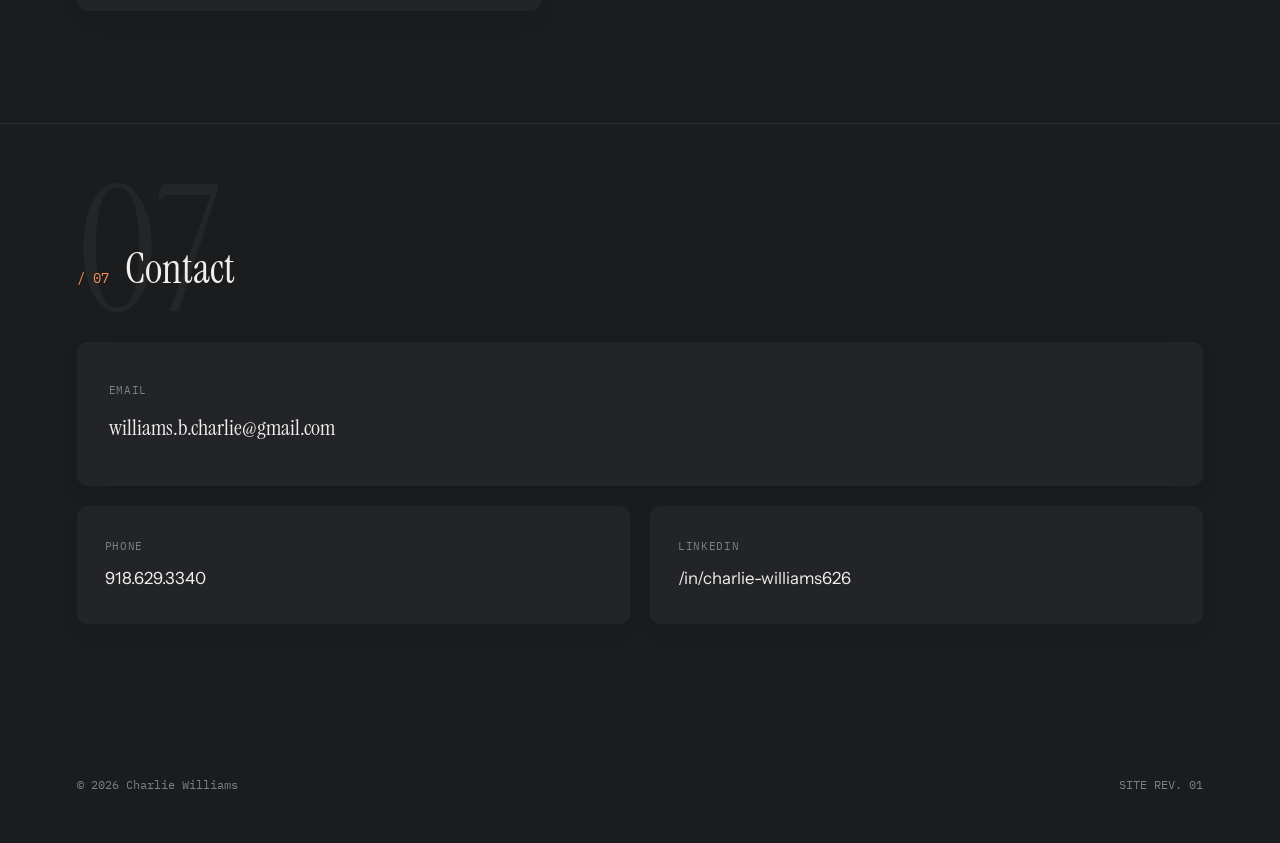
==== commit c1eebefe: "About: remove headshot Co-Authored-By: Claude Opus 5.5 <noreply@anthropic.com> Claude-Session: https" ====
--- a/index.html
+++ b/index.html
@@ -62,9 +62,6 @@
 
     <div class="about__grid">
       <div class="about__lead reveal">
-        <figure class="about__photo">
-          <img src="assets/Charlie/about.jpg" alt="Portrait of Charlie in a checked button-up shirt against a dark wood-paneled wall" loading="lazy">
-        </figure>
       <p class="about__intro">
         I'm an event professional and graduate student who somehow ended up
         liking the organized chaos that comes with events. Over the past few
--- a/styles.css
+++ b/styles.css
@@ -377,22 +377,6 @@
   .about__grid { grid-template-columns: 0.85fr 1.4fr; }
 }
 
-.about__photo {
-  margin: 0 0 1.75rem;
-  max-width: 320px;
-  aspect-ratio: 4 / 5;
-  overflow: hidden;
-  border: 1px solid var(--line-strong);
-  box-shadow: var(--shadow-lg);
-}
-.about__photo img {
-  width: 100%;
-  height: 100%;
-  object-fit: cover;
-  object-position: 50% 30%;
-  display: block;
-}
-
 .about__intro {
   color: var(--ink-1);
   font-size: 1.05rem;
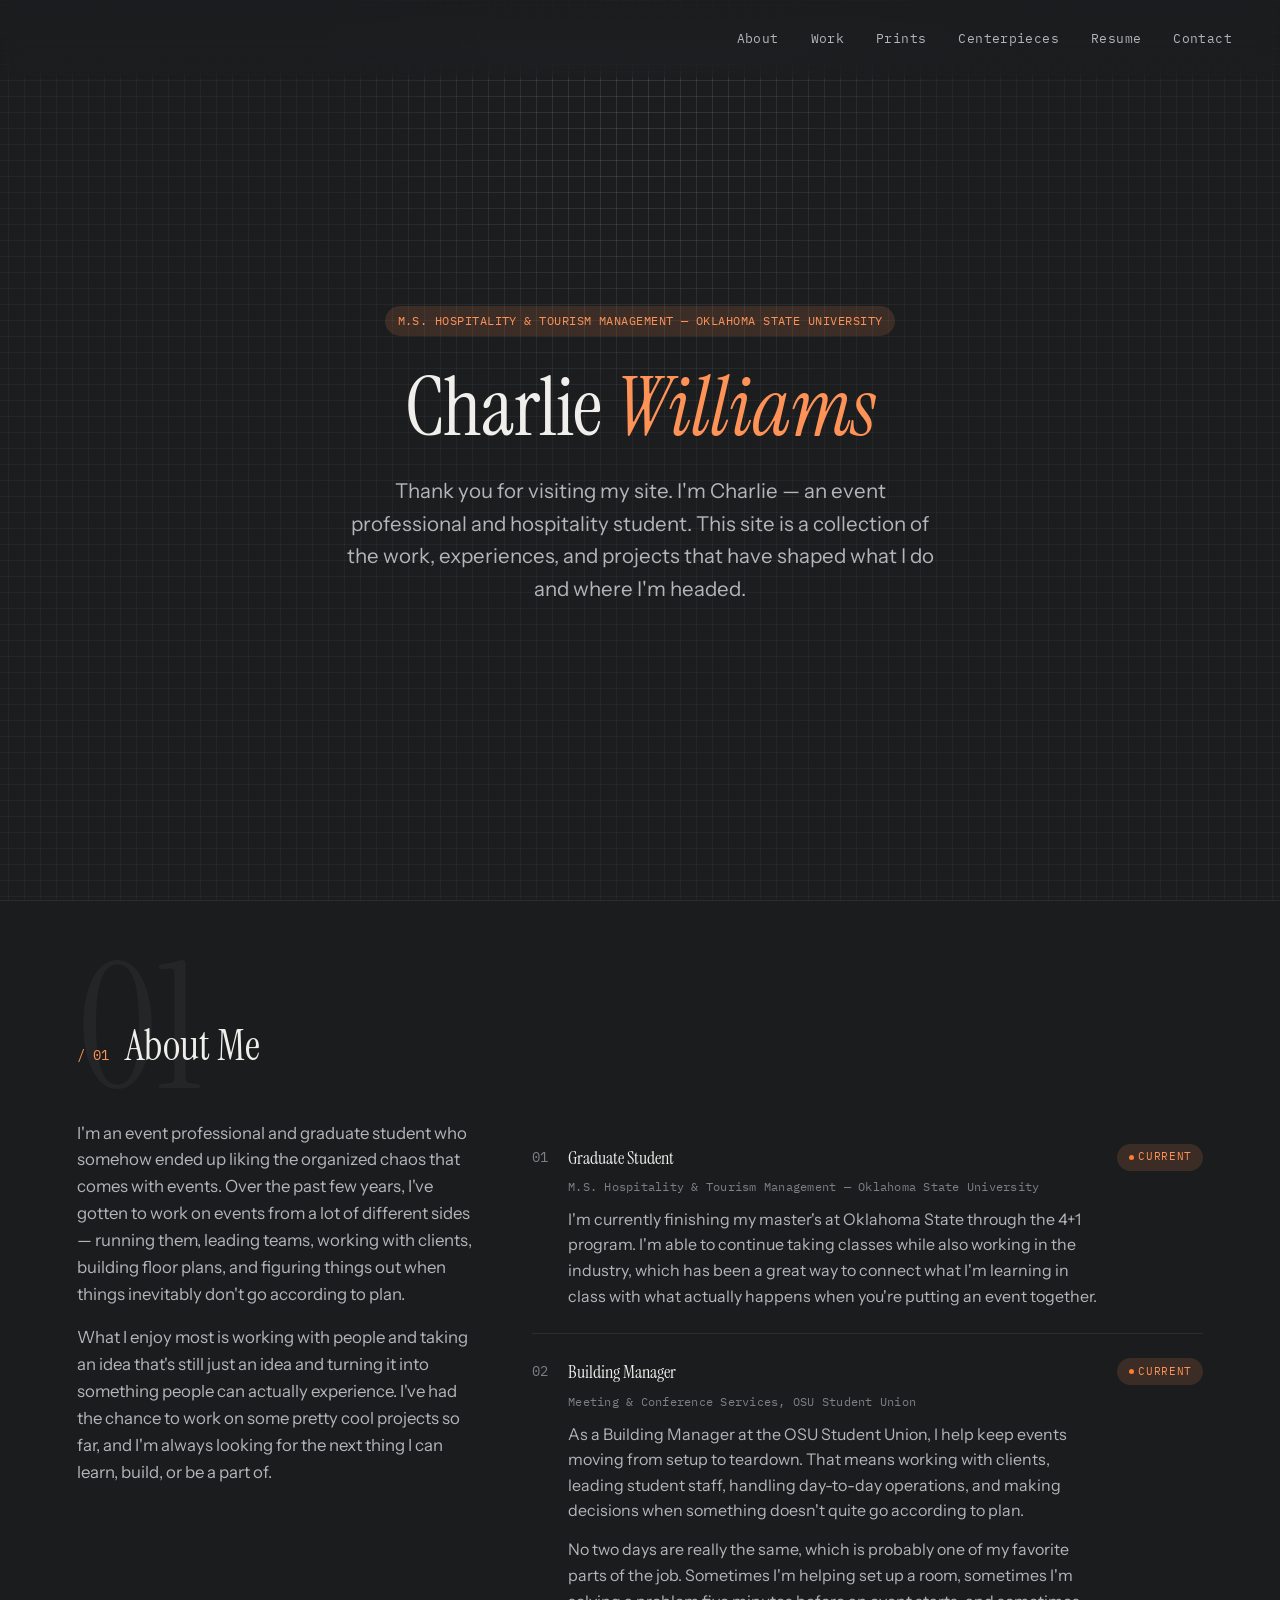
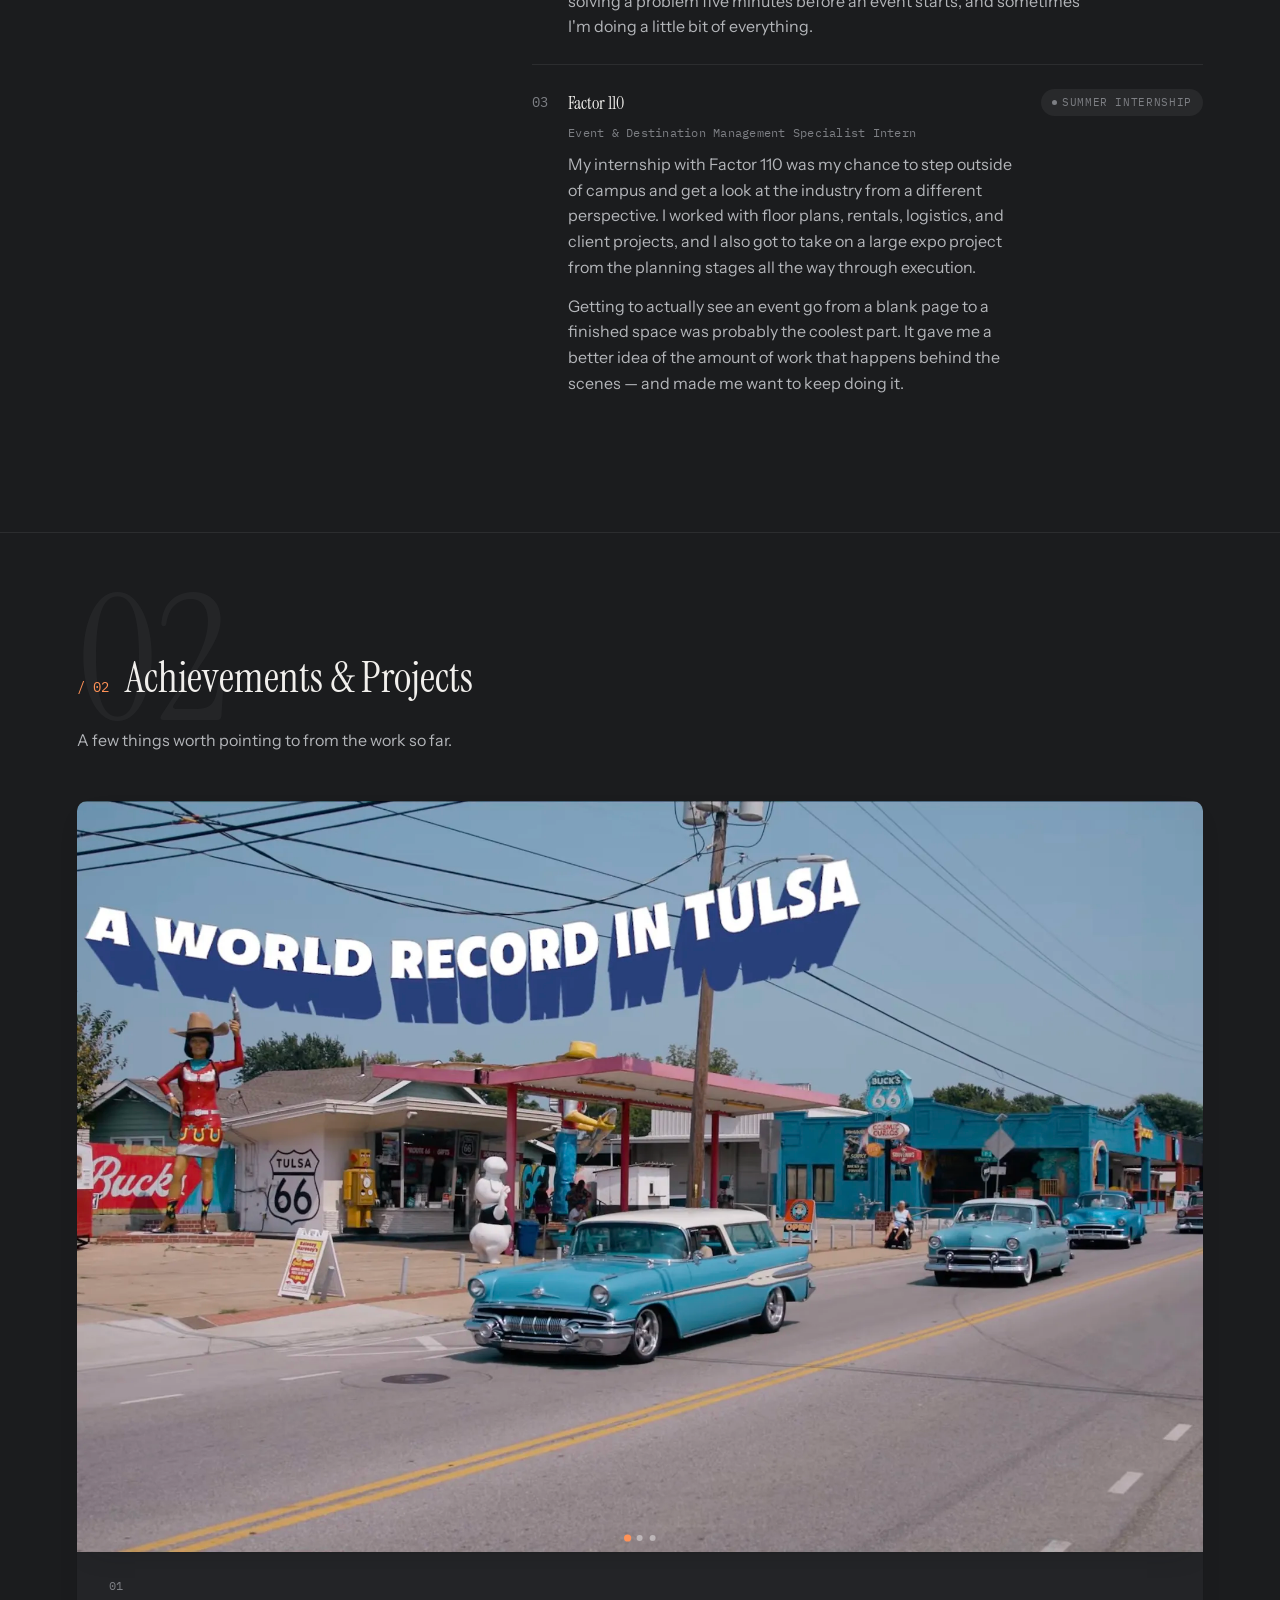
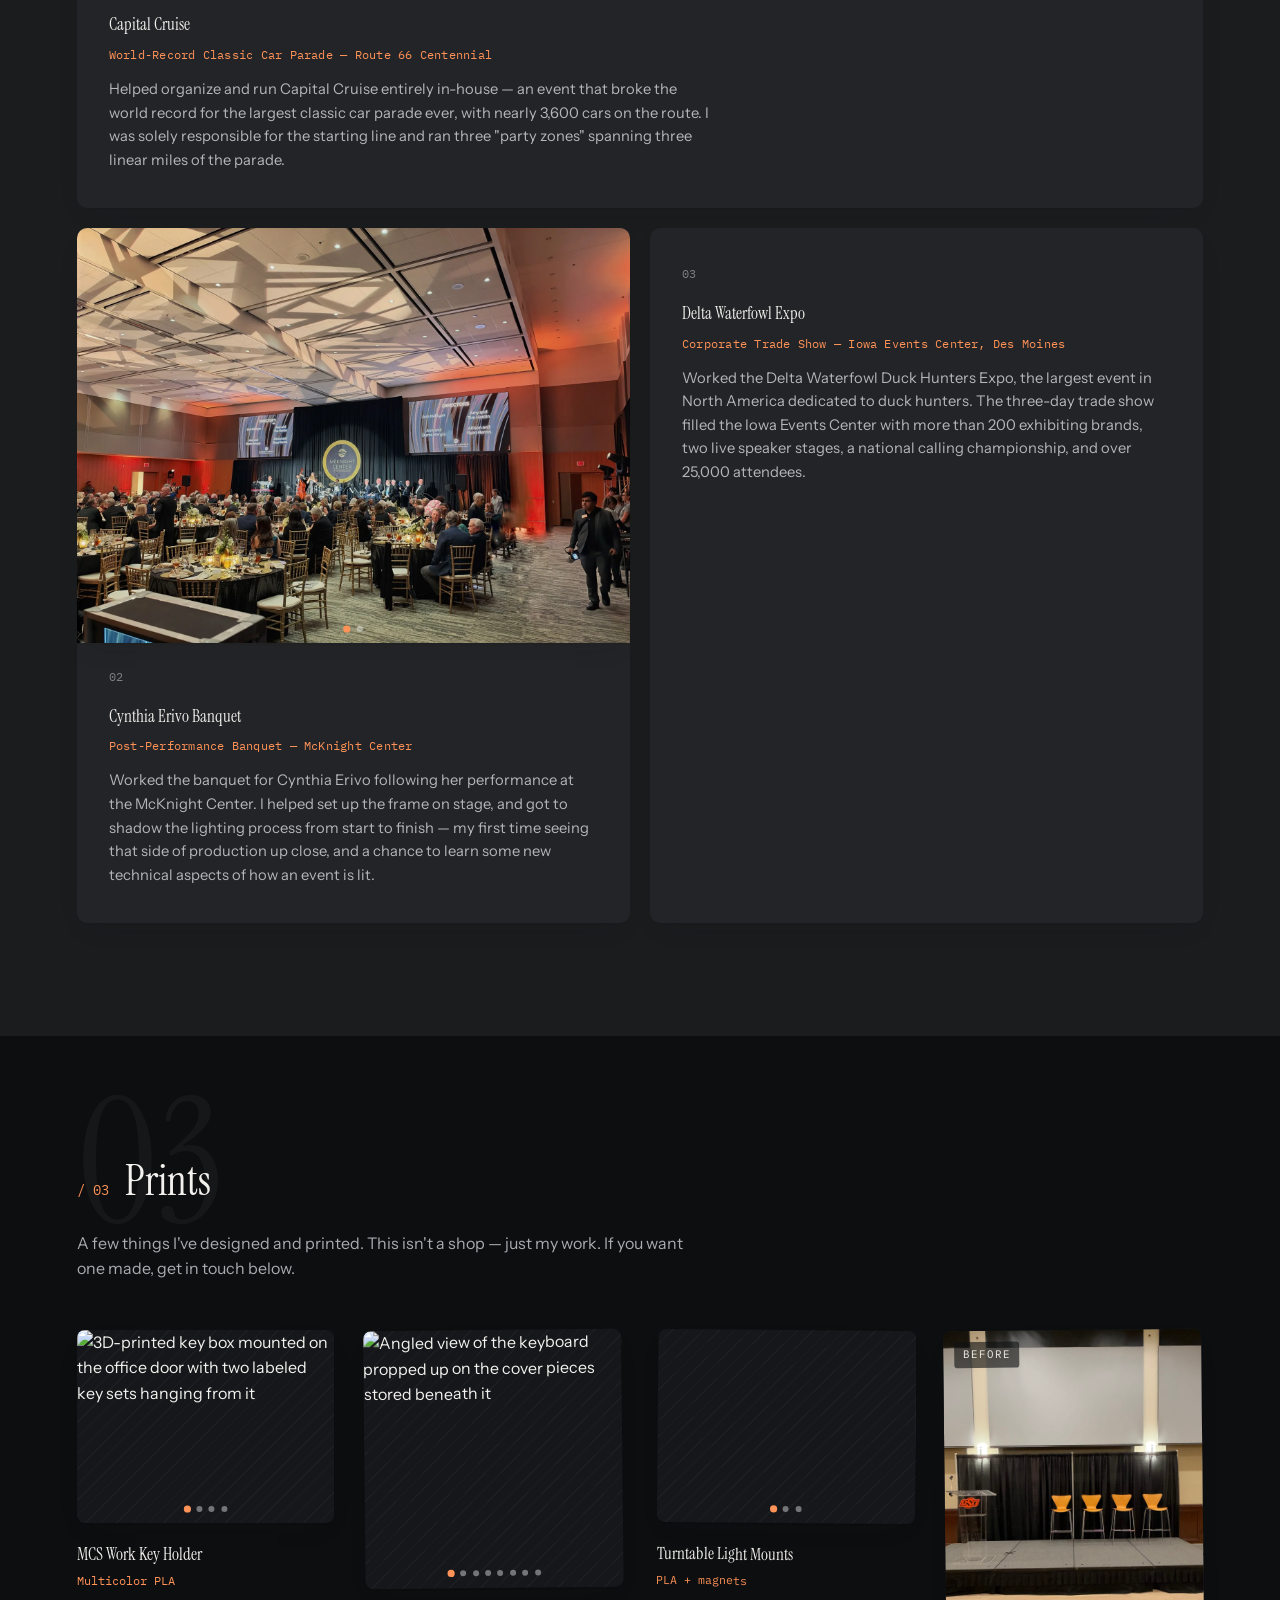
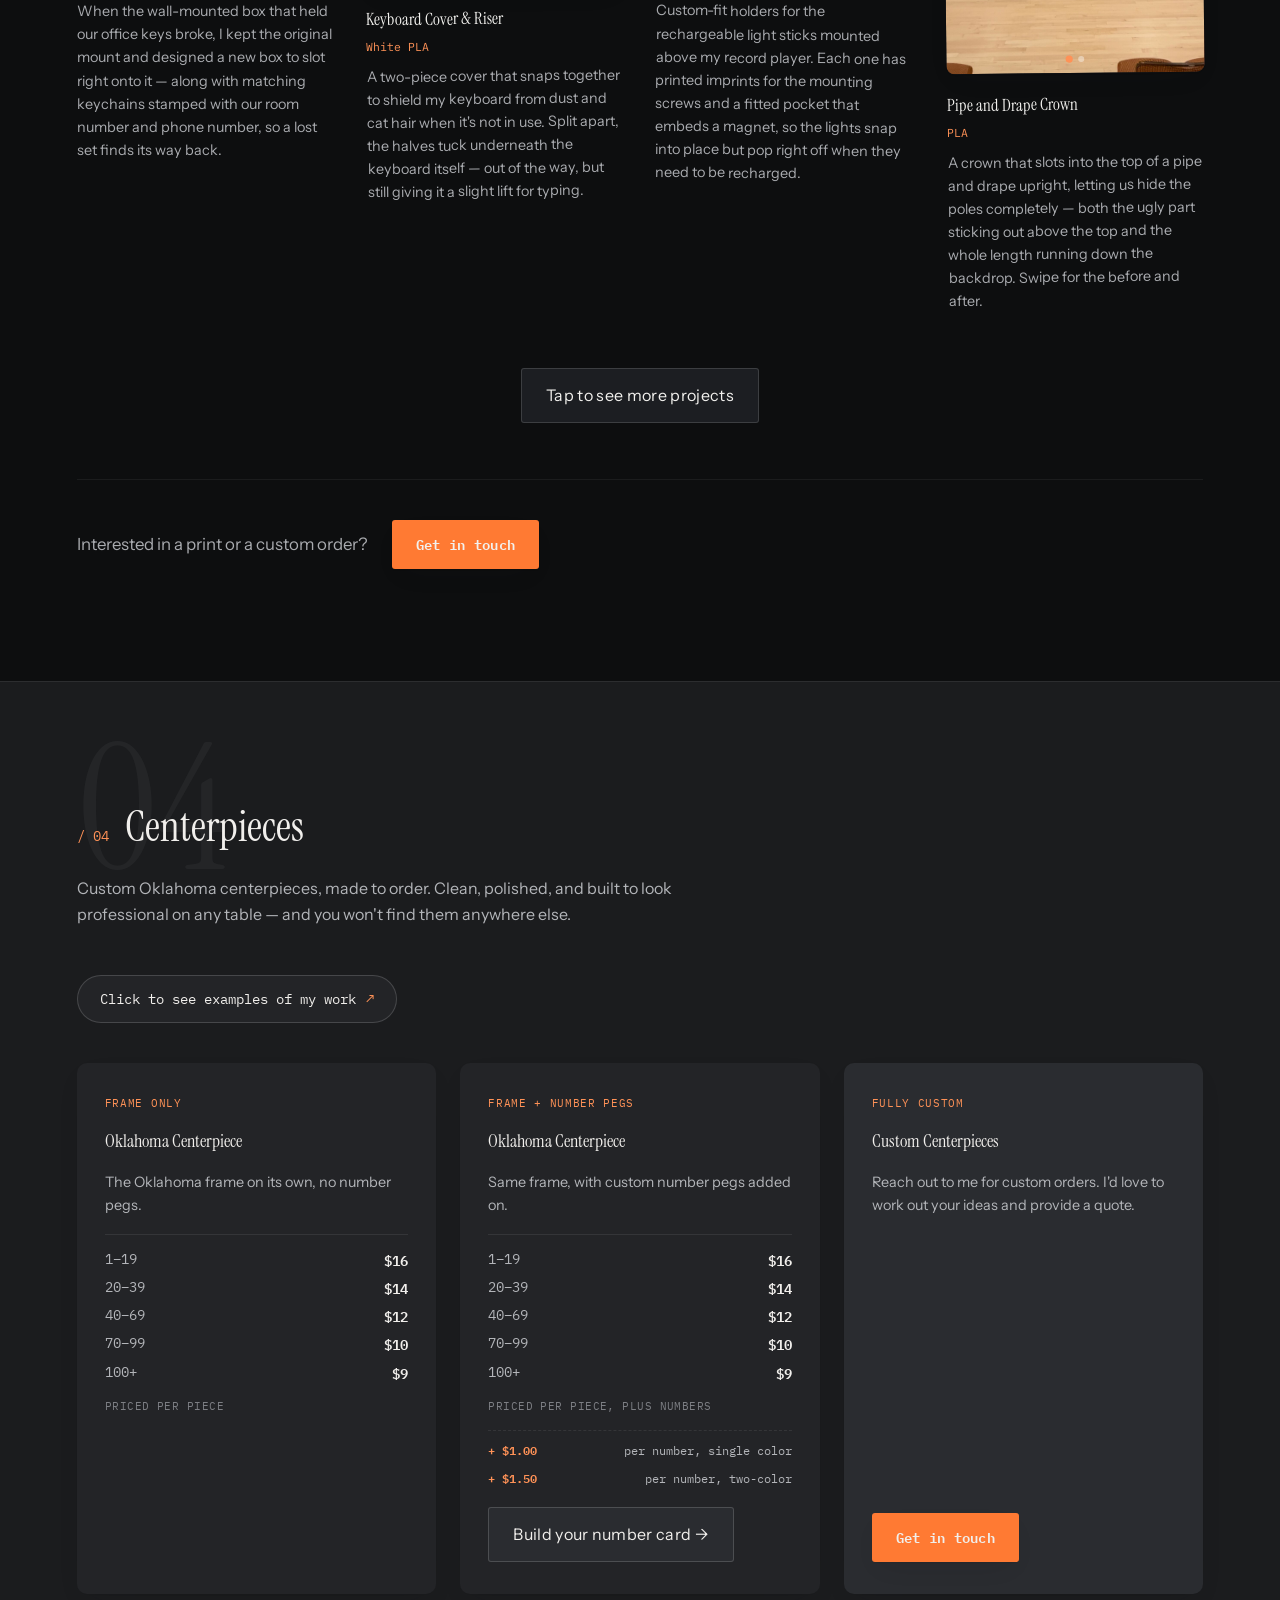
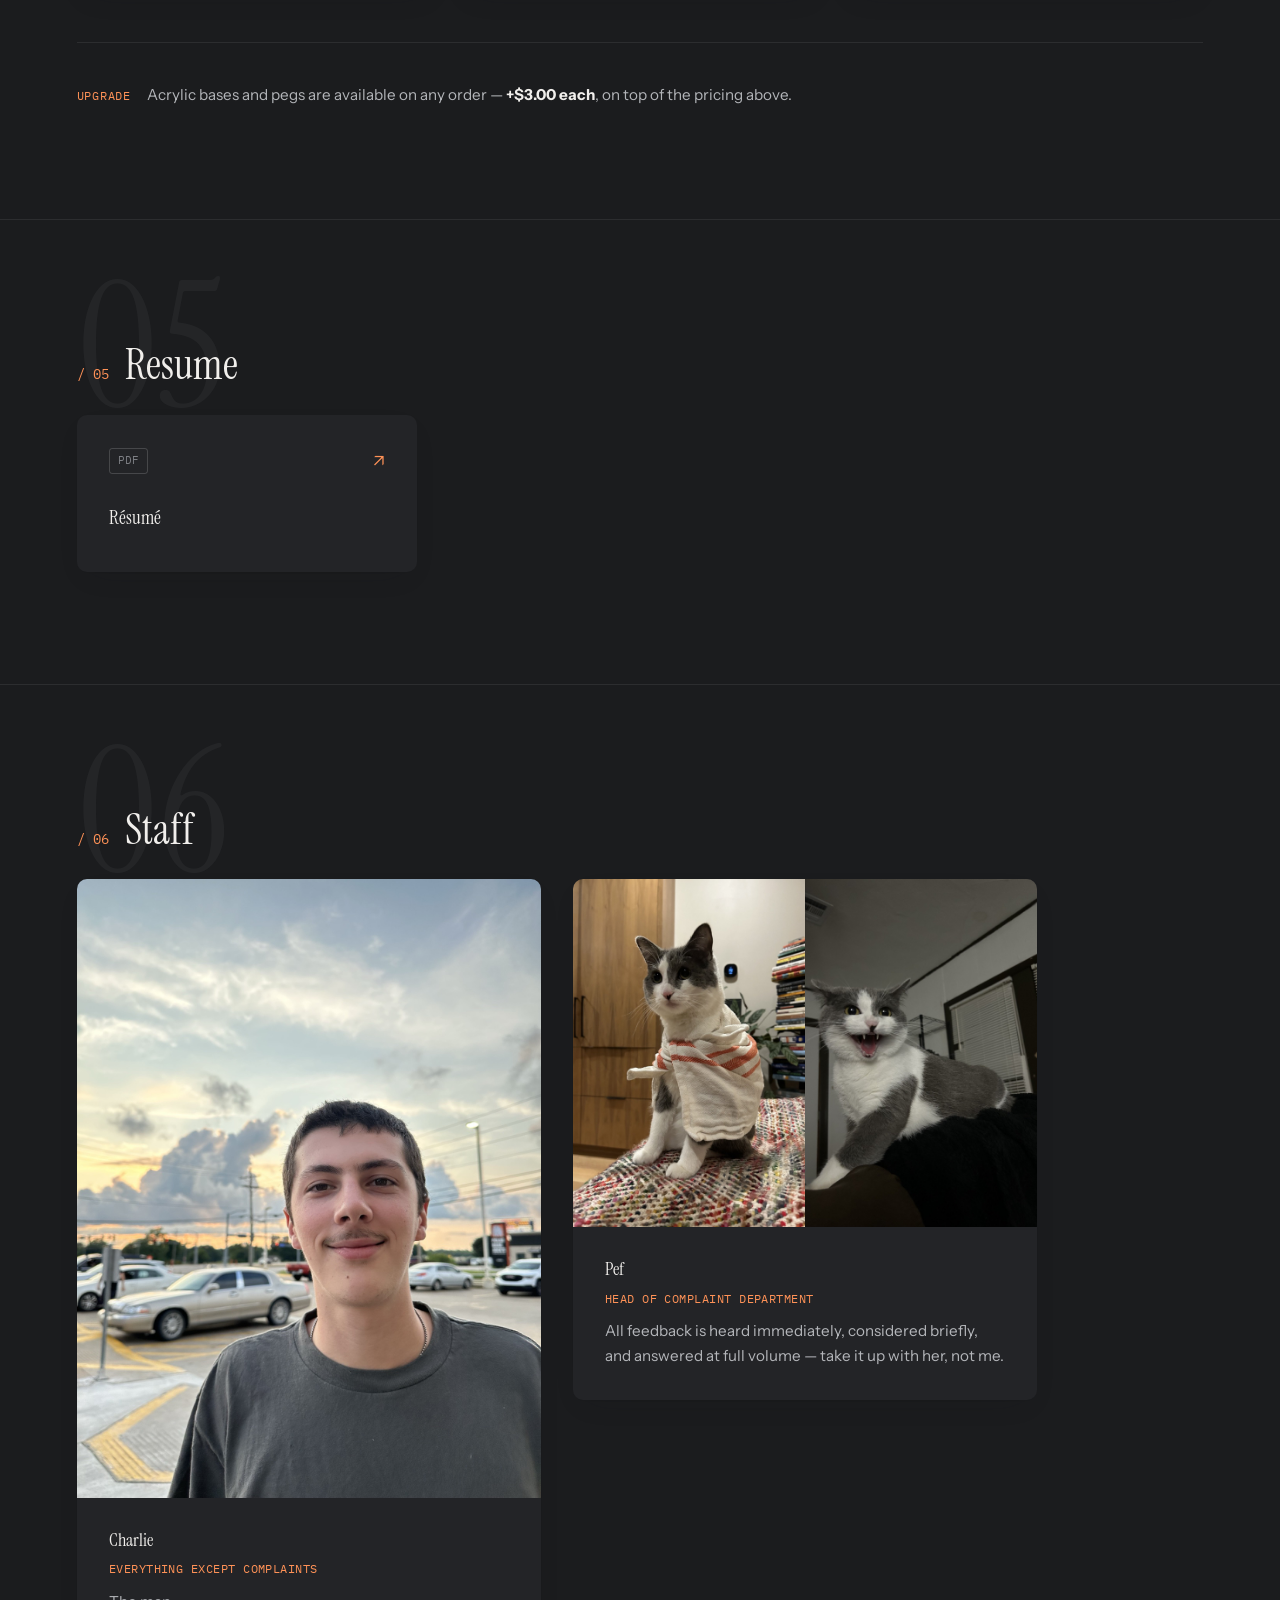
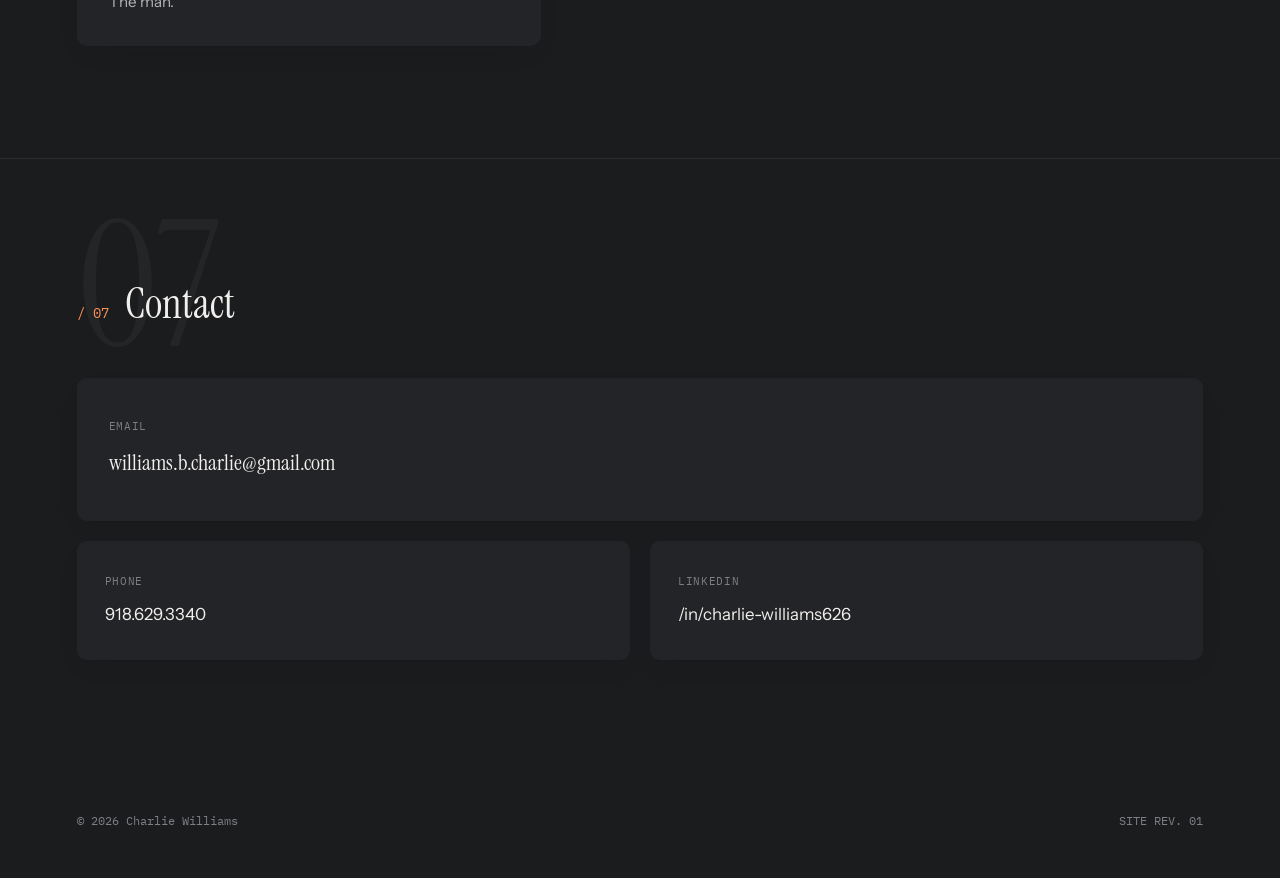
==== commit 2f23c75d: "Prints: add Pipe and Drape Crown card with before/after photos Co-Authored-By: Claude Opus 5.5 <nore" ====
--- a/index.html
+++ b/index.html
@@ -265,6 +265,27 @@
         <p>Custom-fit holders for the rechargeable light sticks mounted above my record player. Each one has printed imprints for the mounting screws and a fitted pocket that embeds a magnet, so the lights snap into place but pop right off when they need to be recharged.</p>
       </article>
 
+      <article class="print-card">
+        <div class="print-card__photo print-carousel">
+          <div class="print-carousel__track">
+            <figure class="print-carousel__slide print-carousel__slide--labeled" data-aspect="0.75">
+              <img src="assets/prints/pipe-drape-crown/before.jpg" alt="Before: a pipe and drape backdrop behind a stage, with the silver upright poles visible down the middle of the drape and sticking out above the top">
+              <figcaption class="print-carousel__label">Before</figcaption>
+            </figure>
+            <figure class="print-carousel__slide print-carousel__slide--labeled" data-aspect="0.75">
+              <img src="assets/prints/pipe-drape-crown/after.jpg" alt="After: the same stage with the printed crowns on the uprights, the drape running cleanly across with no poles showing at the top or down its length">
+              <figcaption class="print-carousel__label">After</figcaption>
+            </figure>
+          </div>
+          <button class="print-carousel__arrow print-carousel__arrow--prev" aria-label="Previous photo">‹</button>
+          <button class="print-carousel__arrow print-carousel__arrow--next" aria-label="Next photo">›</button>
+          <div class="print-carousel__dots" role="tablist" aria-label="Photo navigation"></div>
+        </div>
+        <h3>Pipe and Drape Crown</h3>
+        <p class="print-card__spec">PLA</p>
+        <p>A crown that slots into the top of a pipe and drape upright, letting us hide the poles completely — both the ugly part sticking out above the top and the whole length running down the backdrop. Swipe for the before and after.</p>
+      </article>
+
       <article class="print-card print-card--extra">
         <div class="print-card__photo print-carousel">
           <div class="print-carousel__track">
--- a/styles.css
+++ b/styles.css
@@ -615,6 +615,30 @@
   scroll-snap-align: start;
 }
 
+.print-carousel__slide--labeled {
+  position: relative;
+  margin: 0;
+}
+.print-carousel__slide--labeled img {
+  width: 100%;
+  height: 100%;
+  object-fit: cover;
+  display: block;
+}
+.print-carousel__label {
+  position: absolute;
+  top: 0.7rem;
+  left: 0.7rem;
+  font-family: var(--font-mono);
+  font-size: 0.68rem;
+  letter-spacing: 0.08em;
+  text-transform: uppercase;
+  color: #f1efec;
+  background: rgba(13, 14, 15, 0.6);
+  padding: 0.25rem 0.55rem;
+  border-radius: 3px;
+}
+
 .print-carousel__arrow {
   position: absolute;
   top: 50%;
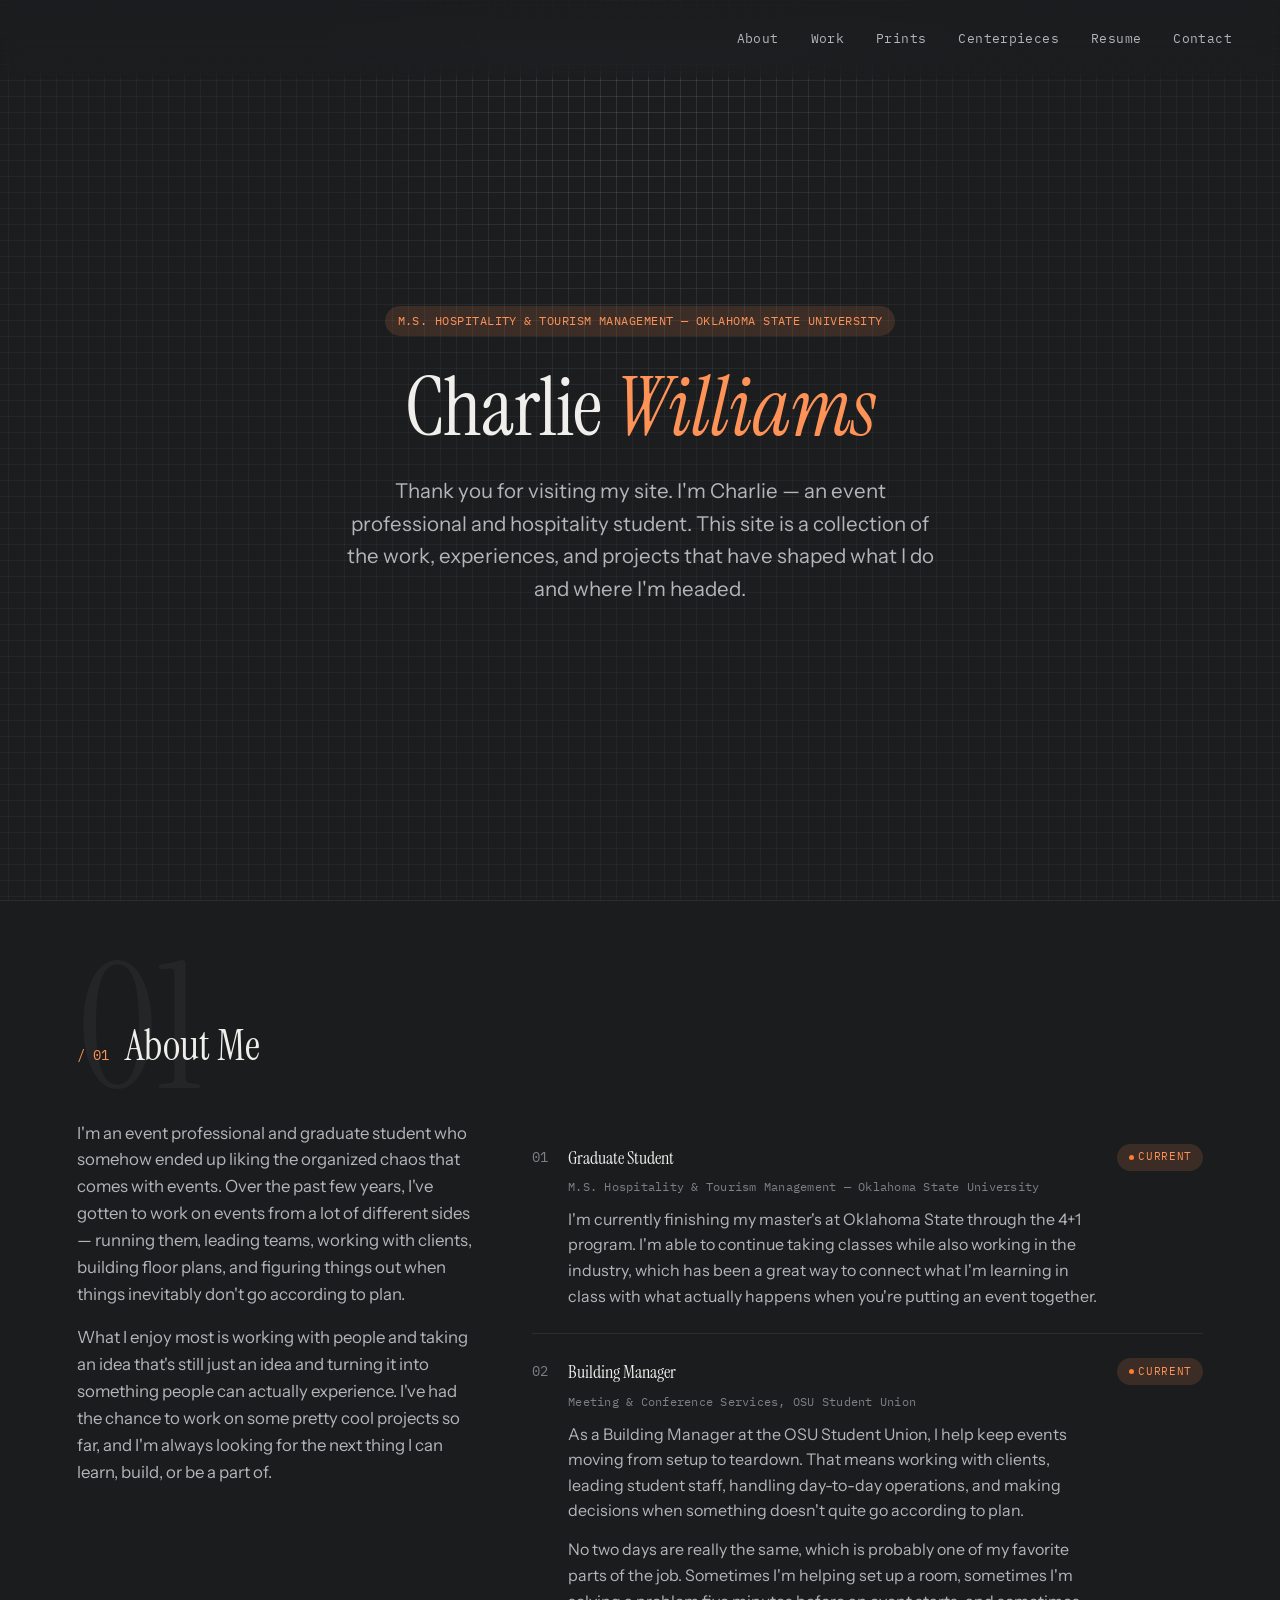
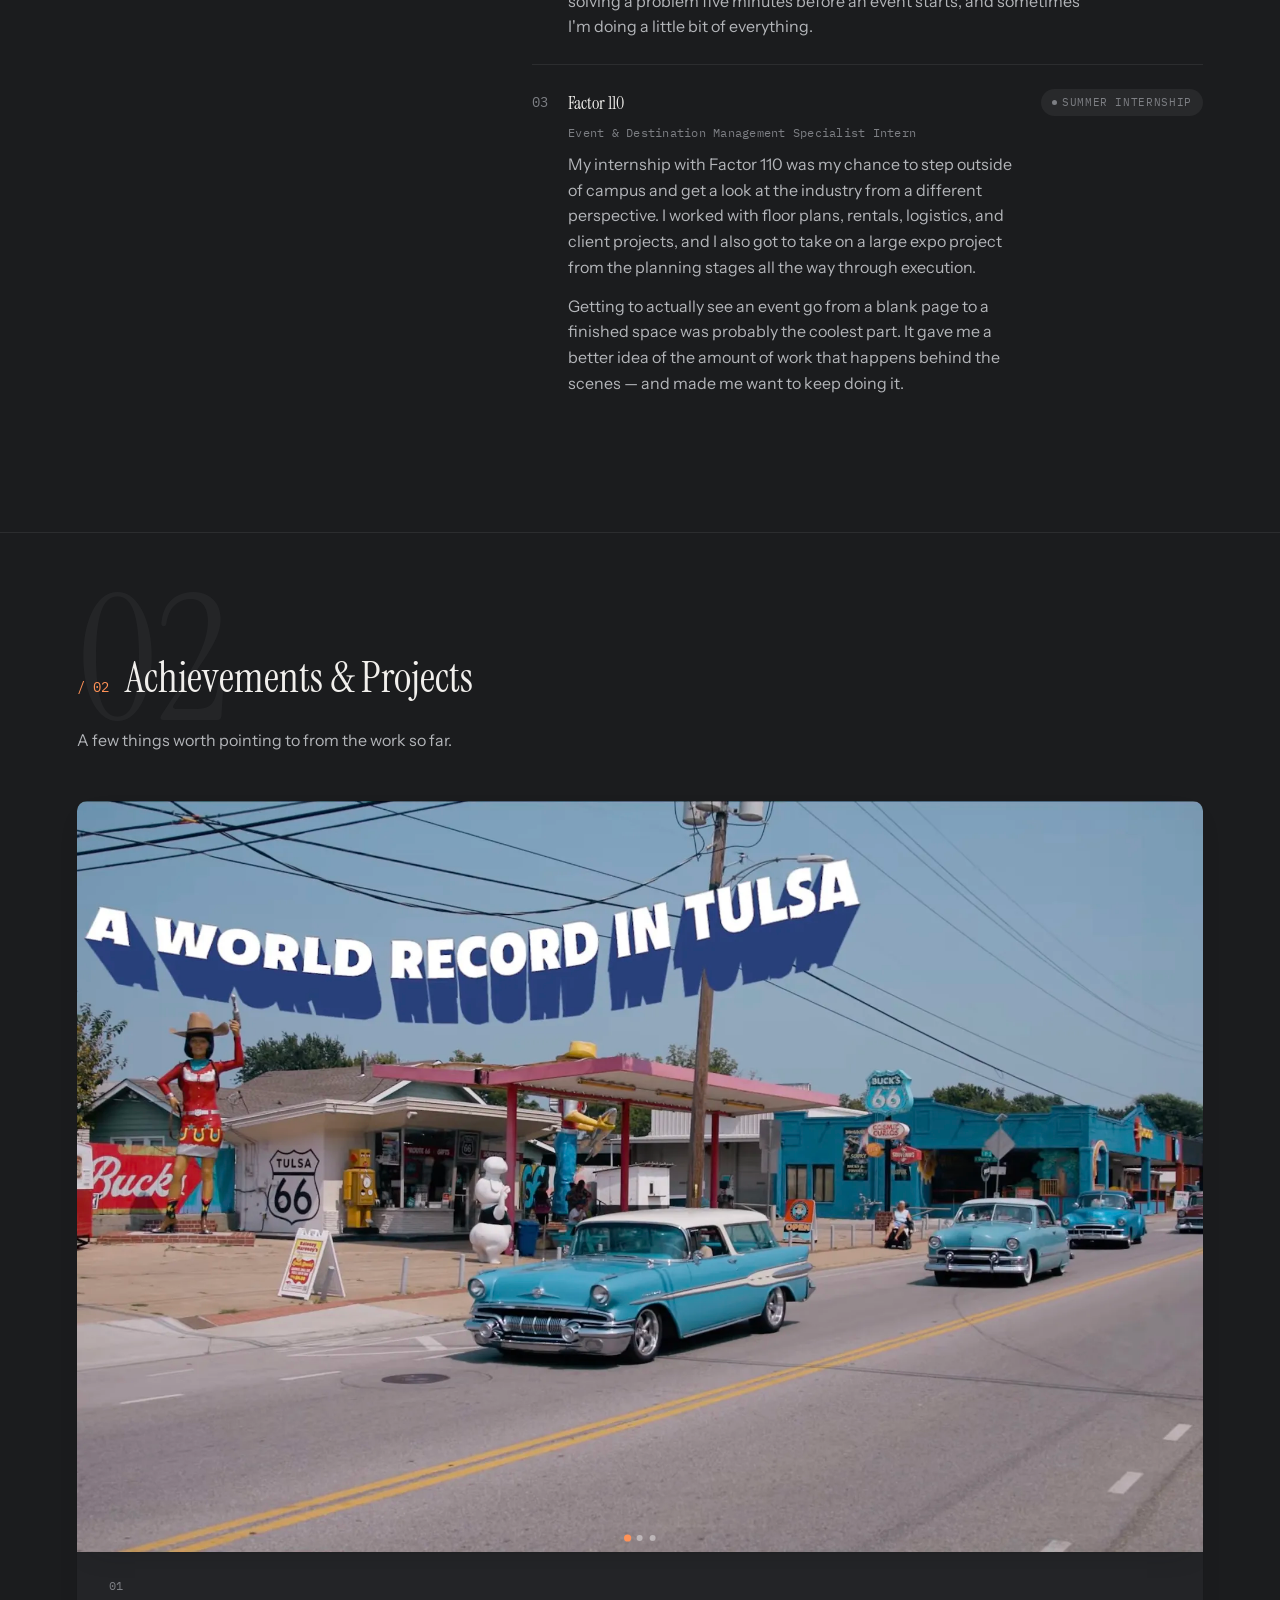
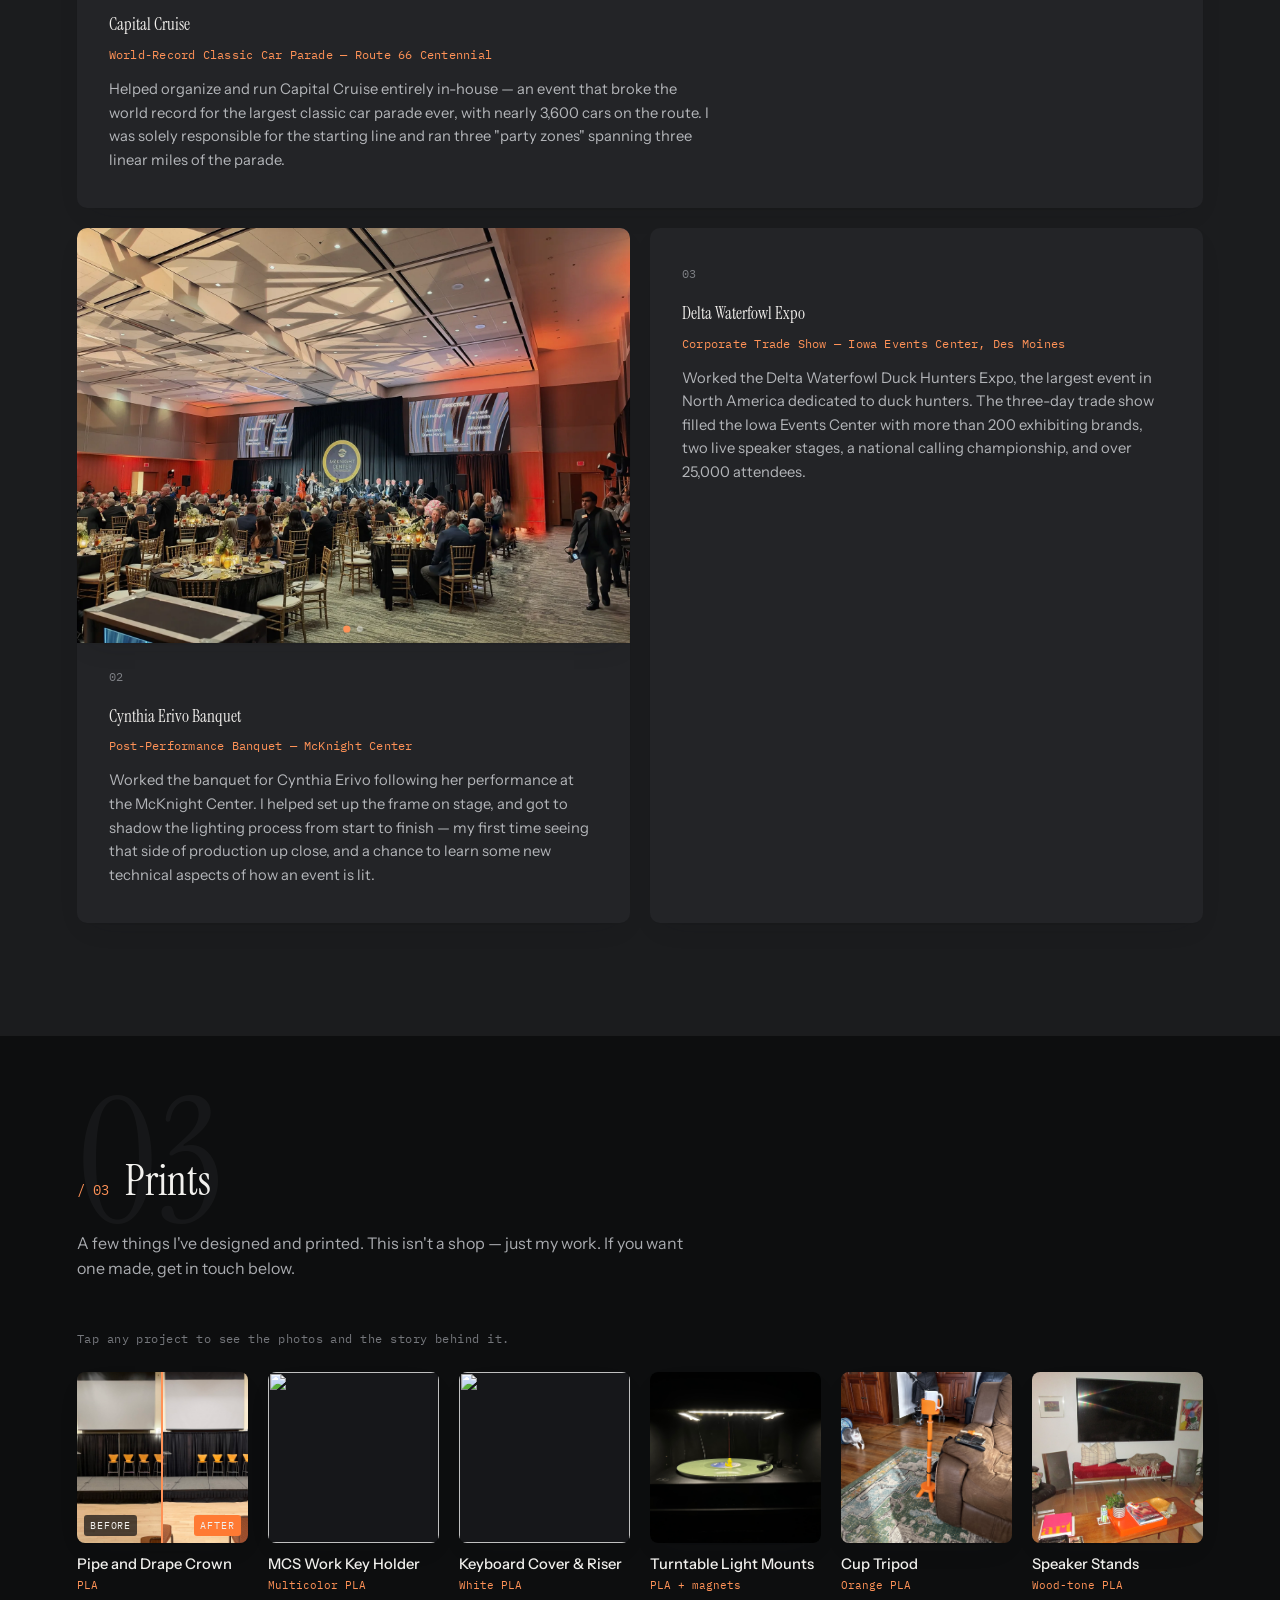
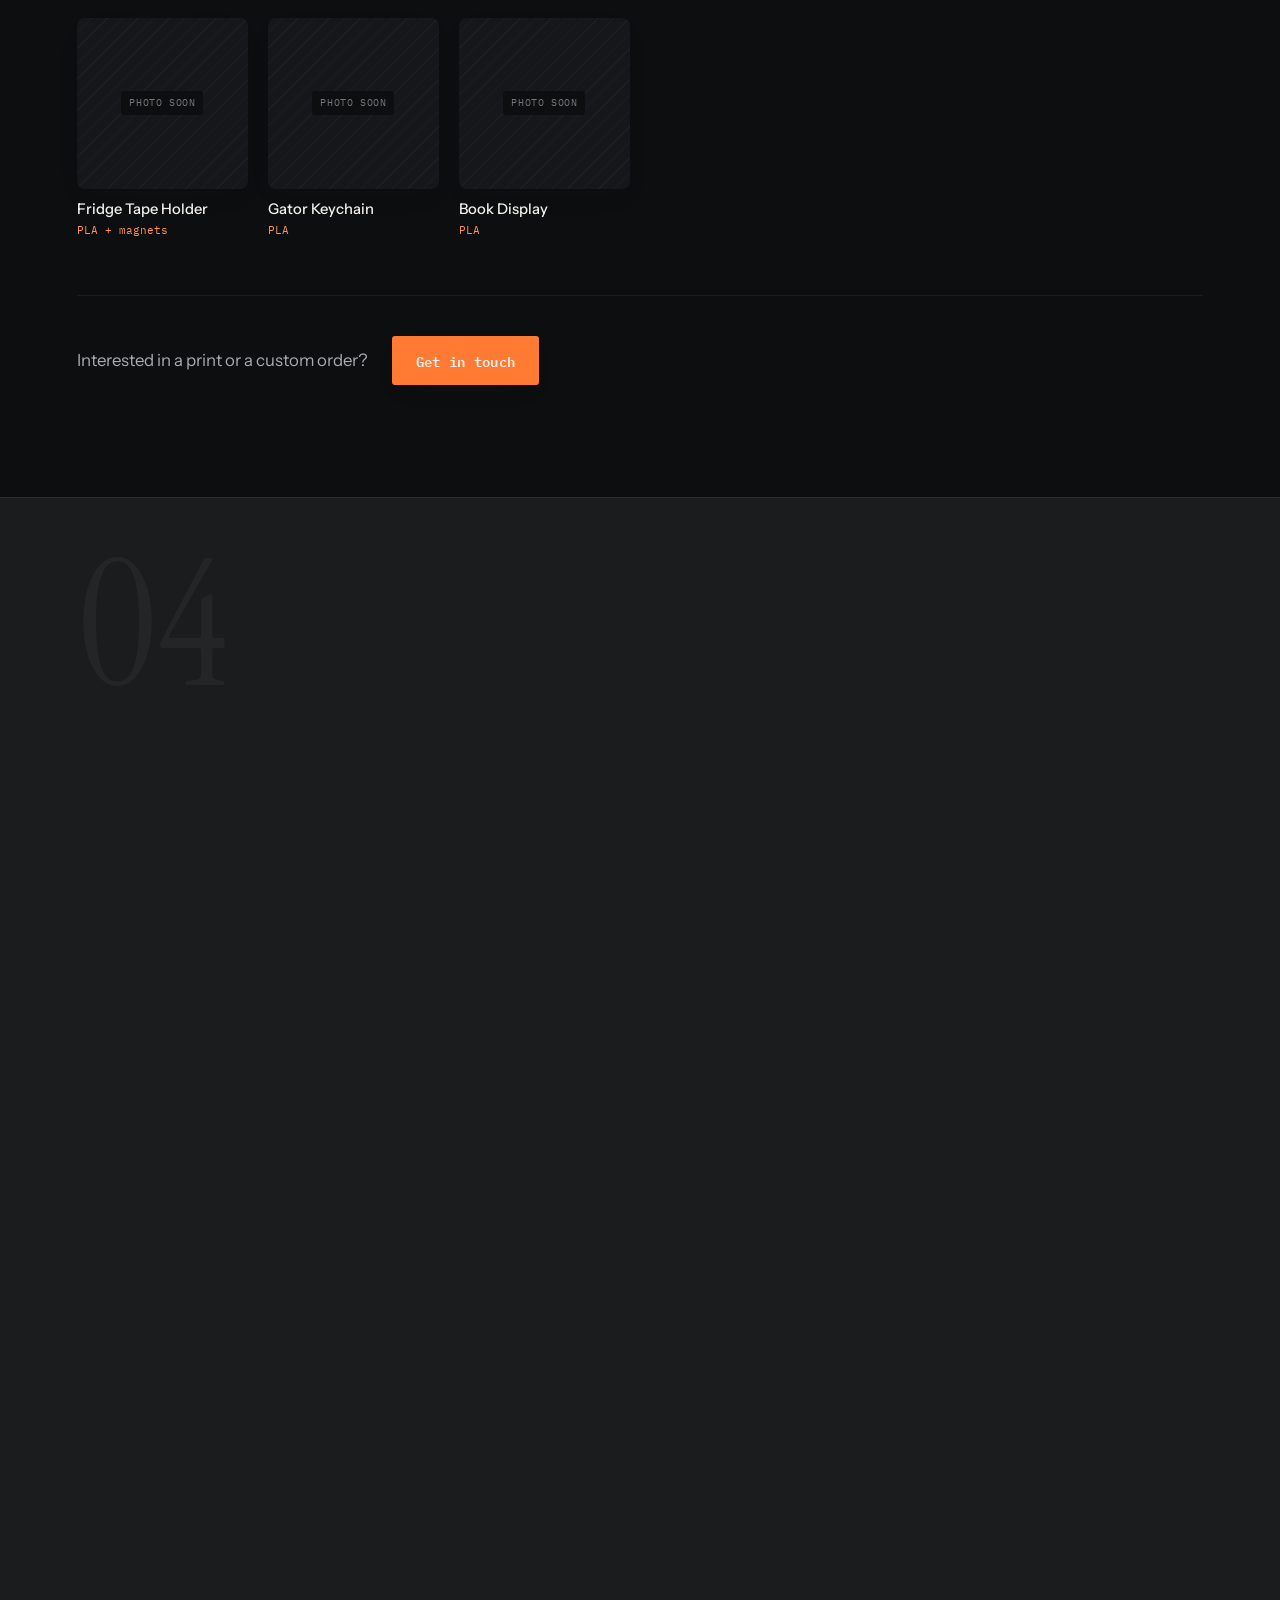
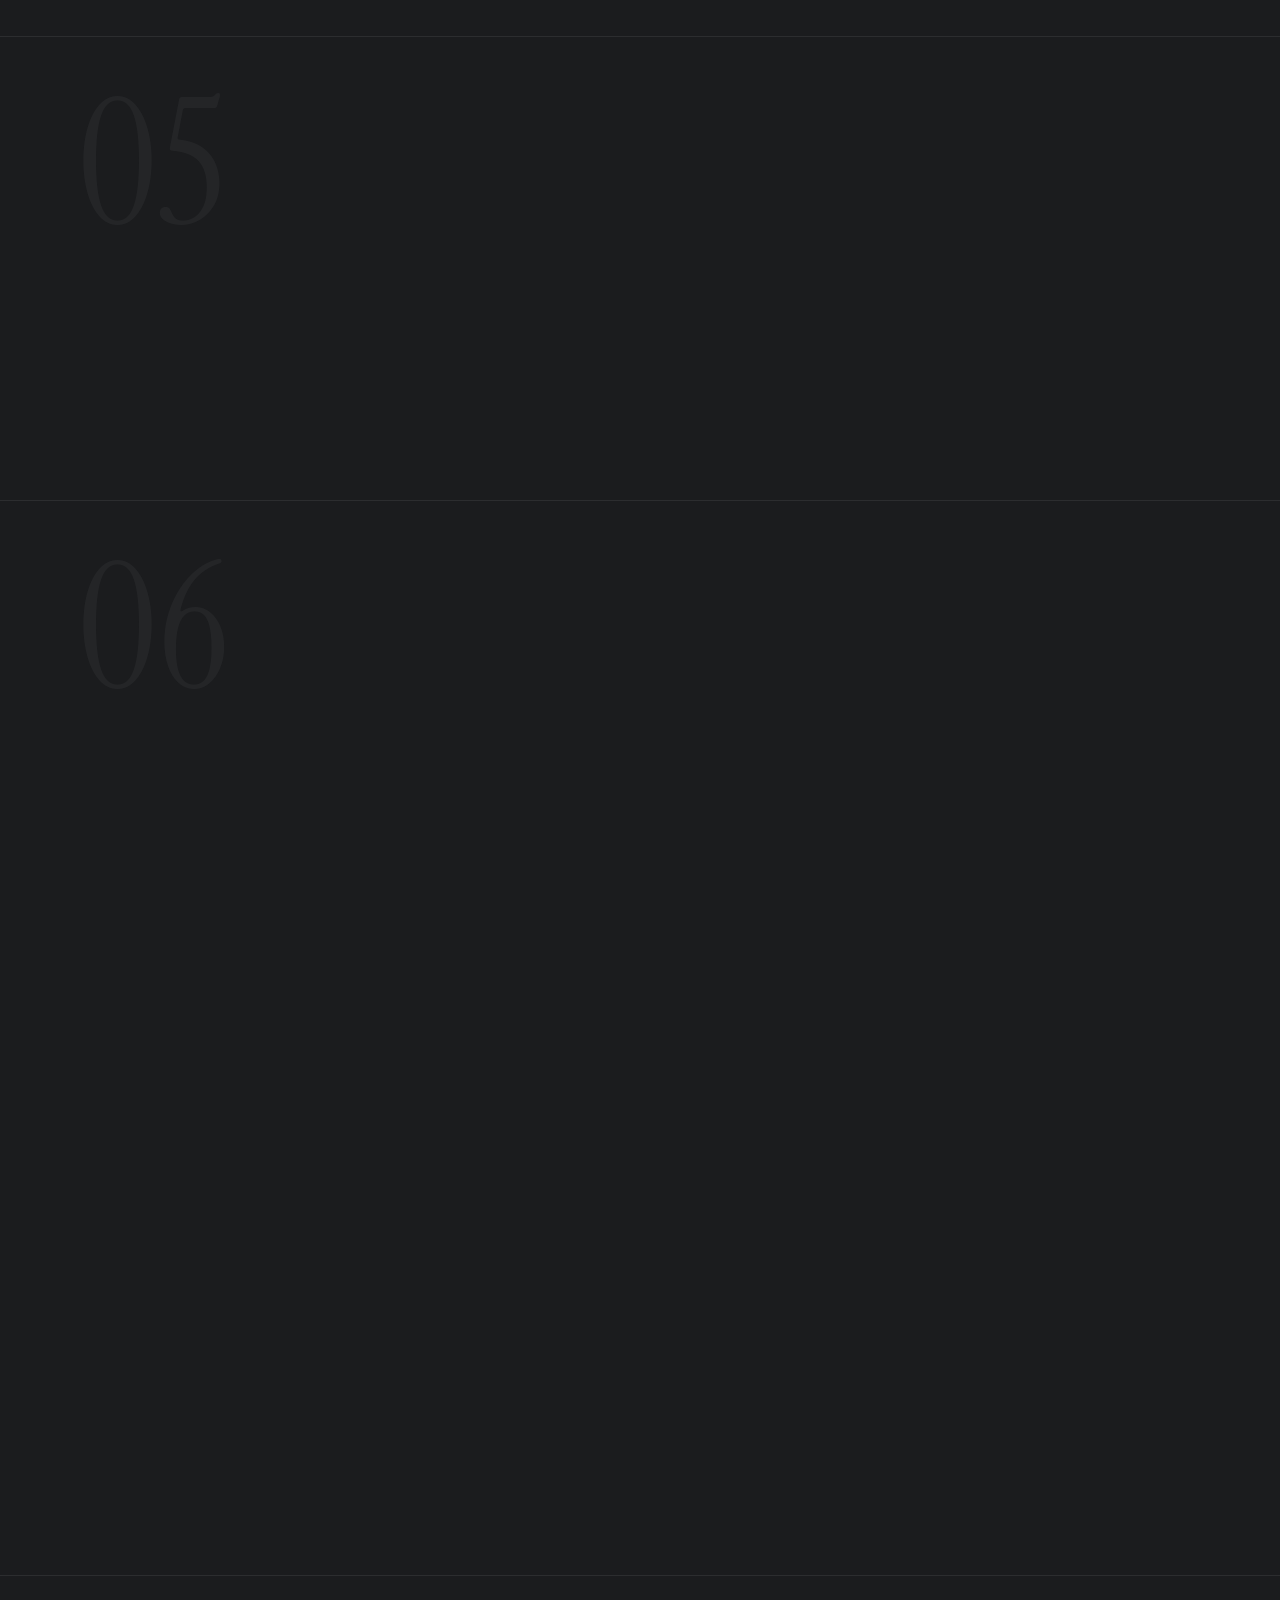
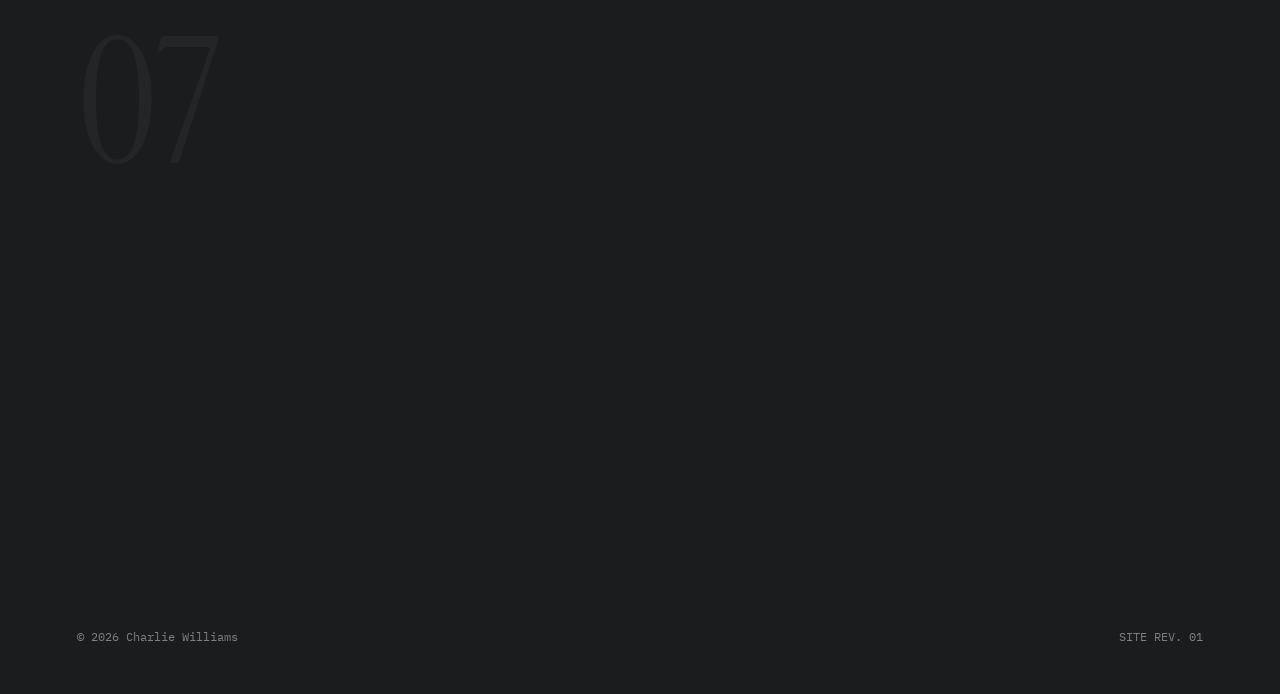
==== commit bfc9d126: "Prints: switch to a tappable thumbnail library with a project viewer Pipe and Drape Crown moves to t" ====
--- a/index.html
+++ b/index.html
@@ -210,147 +210,154 @@
       work. If you want one made, get in touch below.
     </p>
 
-    <div class="print-grid reveal">
-      <article class="print-card">
-        <div class="print-card__photo print-carousel">
-          <div class="print-carousel__track">
-            <img class="print-carousel__slide" src="assets/prints/key-box/mounted.jpg" alt="3D-printed key box mounted on the office door with two labeled key sets hanging from it">
-            <img class="print-carousel__slide" src="assets/prints/key-box/open.jpg" alt="The key box detached from its wall mount, showing the internal key-slot compartments">
-            <img class="print-carousel__slide" src="assets/prints/key-box/tag-detail.jpg" alt="Close-up of a keychain tag printed with the room number and phone number, held next to the mounted box">
-            <img class="print-carousel__slide" src="assets/prints/key-box/keychain.jpg" alt="A single key and its printed keychain tag resting on a table">
-          </div>
-          <button class="print-carousel__arrow print-carousel__arrow--prev" aria-label="Previous photo">‹</button>
-          <button class="print-carousel__arrow print-carousel__arrow--next" aria-label="Next photo">›</button>
-          <div class="print-carousel__dots" role="tablist" aria-label="Photo navigation"></div>
-        </div>
-        <h3>MCS Work Key Holder</h3>
-        <p class="print-card__spec">Multicolor PLA</p>
-        <p>When the wall-mounted box that held our office keys broke, I kept the original mount and designed a new box to slot right onto it — along with matching keychains stamped with our room number and phone number, so a lost set finds its way back.</p>
-      </article>
-
-      <article class="print-card">
-        <div class="print-card__photo print-carousel">
-          <div class="print-carousel__track">
-            <img class="print-carousel__slide" src="assets/prints/keyboard-cover/riser-2.jpg" alt="Angled view of the keyboard propped up on the cover pieces stored beneath it">
-            <img class="print-carousel__slide" src="assets/prints/keyboard-cover/riser-3.jpg" alt="Close-up of the keyboard's edge resting on one half of the cover">
-            <img class="print-carousel__slide" src="assets/prints/keyboard-cover/riser-4.jpg" alt="Another angle of the keyboard raised on the cover halves">
-            <img class="print-carousel__slide" src="assets/prints/keyboard-cover/closed-1.jpg" alt="The two cover halves snapped together into a single closed block, off the keyboard">
-            <img class="print-carousel__slide" src="assets/prints/keyboard-cover/closed-2.jpg" alt="Side angle of the closed keyboard cover sitting on the desk">
-            <img class="print-carousel__slide" src="assets/prints/keyboard-cover/closed-3.jpg" alt="Elevated angle of the closed keyboard cover showing its low profile">
-            <img class="print-carousel__slide" src="assets/prints/keyboard-cover/riser-1.jpg" alt="The keyboard resting on the two cover halves tucked underneath it, tilted up slightly for typing">
-            <img class="print-carousel__slide" src="assets/prints/keyboard-cover/cad-detail.png" alt="CAD render of the keyboard cover design showing the two-piece layout and cutouts">
-          </div>
-          <button class="print-carousel__arrow print-carousel__arrow--prev" aria-label="Previous photo">‹</button>
-          <button class="print-carousel__arrow print-carousel__arrow--next" aria-label="Next photo">›</button>
-          <div class="print-carousel__dots" role="tablist" aria-label="Photo navigation"></div>
-        </div>
-        <h3>Keyboard Cover &amp; Riser</h3>
-        <p class="print-card__spec">White PLA</p>
-        <p>A two-piece cover that snaps together to shield my keyboard from dust and cat hair when it's not in use. Split apart, the halves tuck underneath the keyboard itself — out of the way, but still giving it a slight lift for typing.</p>
-      </article>
-
-      <article class="print-card">
-        <div class="print-card__photo print-carousel">
-          <div class="print-carousel__track">
-            <video class="print-carousel__slide" src="assets/prints/light-sticks/mounted-loop.mp4" autoplay loop muted playsinline aria-label="Rechargeable light sticks mounted above the turntable, lighting up a spinning record"></video>
-            <img class="print-carousel__slide" src="assets/prints/light-sticks/mounted-photo.jpg" alt="The light stick holders mounted above the turntable, lit up over a spinning record">
-            <img class="print-carousel__slide" src="assets/prints/light-sticks/cad-detail.png" alt="CAD render of the holder showing the screw imprints and the fitted pockets that embed the magnets">
-          </div>
-          <button class="print-carousel__arrow print-carousel__arrow--prev" aria-label="Previous photo">‹</button>
-          <button class="print-carousel__arrow print-carousel__arrow--next" aria-label="Next photo">›</button>
-          <div class="print-carousel__dots" role="tablist" aria-label="Photo navigation"></div>
-        </div>
-        <h3>Turntable Light Mounts</h3>
-        <p class="print-card__spec">PLA + magnets</p>
-        <p>Custom-fit holders for the rechargeable light sticks mounted above my record player. Each one has printed imprints for the mounting screws and a fitted pocket that embeds a magnet, so the lights snap into place but pop right off when they need to be recharged.</p>
-      </article>
-
-      <article class="print-card">
-        <div class="print-card__photo print-carousel">
-          <div class="print-carousel__track">
-            <figure class="print-carousel__slide print-carousel__slide--labeled" data-aspect="0.75">
+    <p class="print-library__hint reveal">Tap any project to see the photos and the story behind it.</p>
+
+    <ul class="print-library reveal">
+      <li class="print-item">
+        <button class="print-tile" type="button">
+          <span class="print-tile__thumb print-tile__thumb--split">
+            <img src="assets/prints/pipe-drape-crown/before.jpg" alt="" loading="lazy">
+            <img src="assets/prints/pipe-drape-crown/after.jpg" alt="" loading="lazy">
+            <span class="print-tile__tag print-tile__tag--left">Before</span>
+            <span class="print-tile__tag print-tile__tag--right">After</span>
+          </span>
+          <span class="print-tile__title">Pipe and Drape Crown</span>
+          <span class="print-tile__spec">PLA</span>
+        </button>
+        <div class="print-item__detail" hidden>
+          <figure class="print-compare">
+            <div class="print-compare__side">
               <img src="assets/prints/pipe-drape-crown/before.jpg" alt="Before: a pipe and drape backdrop behind a stage, with the silver upright poles visible down the middle of the drape and sticking out above the top">
-              <figcaption class="print-carousel__label">Before</figcaption>
-            </figure>
-            <figure class="print-carousel__slide print-carousel__slide--labeled" data-aspect="0.75">
+              <figcaption class="print-compare__label">Before</figcaption>
+            </div>
+            <div class="print-compare__side">
               <img src="assets/prints/pipe-drape-crown/after.jpg" alt="After: the same stage with the printed crowns on the uprights, the drape running cleanly across with no poles showing at the top or down its length">
-              <figcaption class="print-carousel__label">After</figcaption>
-            </figure>
-          </div>
-          <button class="print-carousel__arrow print-carousel__arrow--prev" aria-label="Previous photo">‹</button>
-          <button class="print-carousel__arrow print-carousel__arrow--next" aria-label="Next photo">›</button>
-          <div class="print-carousel__dots" role="tablist" aria-label="Photo navigation"></div>
-        </div>
-        <h3>Pipe and Drape Crown</h3>
-        <p class="print-card__spec">PLA</p>
-        <p>A crown that slots into the top of a pipe and drape upright, letting us hide the poles completely — both the ugly part sticking out above the top and the whole length running down the backdrop. Swipe for the before and after.</p>
-      </article>
-
-      <article class="print-card print-card--extra">
-        <div class="print-card__photo print-carousel">
-          <div class="print-carousel__track">
-            <img class="print-carousel__slide" src="assets/prints/cup-tripod/mounted-photo.jpg" alt="Orange 3D-printed tripod stand holding a mug at couch-arm height, positioned next to the recliner">
-            <img class="print-carousel__slide" src="assets/prints/cup-tripod/cad-detail.png" alt="CAD render of the tripod base, pole segment, and cup holder showing the open slot cut for the mug handle">
-          </div>
-          <button class="print-carousel__arrow print-carousel__arrow--prev" aria-label="Previous photo">‹</button>
-          <button class="print-carousel__arrow print-carousel__arrow--next" aria-label="Next photo">›</button>
-          <div class="print-carousel__dots" role="tablist" aria-label="Photo navigation"></div>
-        </div>
-        <h3>Cup Tripod</h3>
-        <p class="print-card__spec">Orange PLA</p>
-        <p>A slim, single-leg stand for keeping my drink right at the perfect height next to my favorite spot on the couch, without a side table eating up the floor space. The three-point foot keeps it steady, and the holder on top is cut open on one side so a mug handle still fits through and stays easy to grab.</p>
-      </article>
-
-      <article class="print-card print-card--extra">
-        <div class="print-card__photo print-carousel">
-          <div class="print-carousel__track">
-            <img class="print-carousel__slide" src="assets/prints/speaker-stand/room-wide.jpg" alt="A pair of vintage bookshelf speakers on their wood-look printed stands, flanking the TV console in the living room">
-            <img class="print-carousel__slide" src="assets/prints/speaker-stand/mounted-photo.jpg" alt="One vintage speaker resting on its two-piece printed riser next to the couch">
-            <img class="print-carousel__slide" src="assets/prints/speaker-stand/riser-detail.jpg" alt="Close-up of the printed riser under the speaker cabinet, finished to match the wood grain">
-            <img class="print-carousel__slide" src="assets/prints/speaker-stand/cad-detail.png" alt="CAD render of the two interlocking riser pieces showing the notched joints">
-          </div>
-          <button class="print-carousel__arrow print-carousel__arrow--prev" aria-label="Previous photo">‹</button>
-          <button class="print-carousel__arrow print-carousel__arrow--next" aria-label="Next photo">›</button>
-          <div class="print-carousel__dots" role="tablist" aria-label="Photo navigation"></div>
-        </div>
-        <h3>Speaker Stands</h3>
-        <p class="print-card__spec">Wood-tone PLA</p>
-        <p>A pair of low risers for my vintage bookshelf speakers, styled after the tapered wood stands JBL sold alongside their speakers in the 70s. Each one's printed in a wood-tone finish to blend with the cabinets, tilting the drivers up slightly without the bulk of a full-height stand.</p>
-      </article>
-
-      <article class="print-card print-card--extra">
-        <div class="print-card__photo">
-          <span>Photo coming soon</span>
-        </div>
-        <h3>Fridge Tape Holder</h3>
-        <p class="print-card__spec">PLA + magnets</p>
-        <p>A two-piece holder for the roll of tape I use to date whatever goes in or out of the fridge — groceries, leftovers, stuff I've made. The two halves slide together to secure the roll while still letting the tape pull free easily, and magnets embedded in the back keep the whole thing stuck to the door.</p>
-      </article>
-
-      <article class="print-card print-card--extra">
-        <div class="print-card__photo">
-          <span>Photo coming soon</span>
-        </div>
-        <h3>Gator Keychain</h3>
-        <p class="print-card__spec">PLA</p>
-        <p>Details coming soon.</p>
-      </article>
-
-      <article class="print-card print-card--extra">
-        <div class="print-card__photo">
-          <span>Photo coming soon</span>
-        </div>
-        <h3>Book Display</h3>
-        <p class="print-card__spec">PLA</p>
-        <p>Details coming soon.</p>
-      </article>
-    </div>
-
-    <div class="print-grid__toggle-wrap reveal">
-      <button class="btn btn--outline" id="printsToggle" type="button" aria-expanded="false">
-        Tap to see more projects
-      </button>
-    </div>
+              <figcaption class="print-compare__label print-compare__label--after">After</figcaption>
+            </div>
+          </figure>
+          <p>A crown that slots into the top of a pipe and drape upright, letting us hide the poles completely — both the ugly part sticking out above the top and the whole length running down the backdrop.</p>
+        </div>
+      </li>
+
+      <li class="print-item">
+        <button class="print-tile" type="button">
+          <span class="print-tile__thumb"><img src="assets/prints/key-box/mounted.jpg" alt="" loading="lazy"></span>
+          <span class="print-tile__title">MCS Work Key Holder</span>
+          <span class="print-tile__spec">Multicolor PLA</span>
+        </button>
+        <div class="print-item__detail" hidden>
+          <ul class="print-item__media">
+            <li><img src="assets/prints/key-box/mounted.jpg" alt="3D-printed key box mounted on the office door with two labeled key sets hanging from it"></li>
+            <li><img src="assets/prints/key-box/open.jpg" alt="The key box detached from its wall mount, showing the internal key-slot compartments"></li>
+            <li><img src="assets/prints/key-box/tag-detail.jpg" alt="Close-up of a keychain tag printed with the room number and phone number, held next to the mounted box"></li>
+            <li><img src="assets/prints/key-box/keychain.jpg" alt="A single key and its printed keychain tag resting on a table"></li>
+          </ul>
+          <p>When the wall-mounted box that held our office keys broke, I kept the original mount and designed a new box to slot right onto it — along with matching keychains stamped with our room number and phone number, so a lost set finds its way back.</p>
+        </div>
+      </li>
+
+      <li class="print-item">
+        <button class="print-tile" type="button">
+          <span class="print-tile__thumb"><img src="assets/prints/keyboard-cover/riser-2.jpg" alt="" loading="lazy"></span>
+          <span class="print-tile__title">Keyboard Cover &amp; Riser</span>
+          <span class="print-tile__spec">White PLA</span>
+        </button>
+        <div class="print-item__detail" hidden>
+          <ul class="print-item__media">
+            <li><img src="assets/prints/keyboard-cover/riser-2.jpg" alt="Angled view of the keyboard propped up on the cover pieces stored beneath it"></li>
+            <li><img src="assets/prints/keyboard-cover/riser-3.jpg" alt="Close-up of the keyboard's edge resting on one half of the cover"></li>
+            <li><img src="assets/prints/keyboard-cover/riser-4.jpg" alt="Another angle of the keyboard raised on the cover halves"></li>
+            <li><img src="assets/prints/keyboard-cover/closed-1.jpg" alt="The two cover halves snapped together into a single closed block, off the keyboard"></li>
+            <li><img src="assets/prints/keyboard-cover/closed-2.jpg" alt="Side angle of the closed keyboard cover sitting on the desk"></li>
+            <li><img src="assets/prints/keyboard-cover/closed-3.jpg" alt="Elevated angle of the closed keyboard cover showing its low profile"></li>
+            <li><img src="assets/prints/keyboard-cover/riser-1.jpg" alt="The keyboard resting on the two cover halves tucked underneath it, tilted up slightly for typing"></li>
+            <li><img src="assets/prints/keyboard-cover/cad-detail.png" alt="CAD render of the keyboard cover design showing the two-piece layout and cutouts"></li>
+          </ul>
+          <p>A two-piece cover that snaps together to shield my keyboard from dust and cat hair when it's not in use. Split apart, the halves tuck underneath the keyboard itself — out of the way, but still giving it a slight lift for typing.</p>
+        </div>
+      </li>
+
+      <li class="print-item">
+        <button class="print-tile" type="button">
+          <span class="print-tile__thumb"><img src="assets/prints/light-sticks/mounted-photo.jpg" alt="" loading="lazy"></span>
+          <span class="print-tile__title">Turntable Light Mounts</span>
+          <span class="print-tile__spec">PLA + magnets</span>
+        </button>
+        <div class="print-item__detail" hidden>
+          <ul class="print-item__media">
+            <li><video src="assets/prints/light-sticks/mounted-loop.mp4" loop muted playsinline aria-label="Rechargeable light sticks mounted above the turntable, lighting up a spinning record"></video></li>
+            <li><img src="assets/prints/light-sticks/mounted-photo.jpg" alt="The light stick holders mounted above the turntable, lit up over a spinning record"></li>
+            <li><img src="assets/prints/light-sticks/cad-detail.png" alt="CAD render of the holder showing the screw imprints and the fitted pockets that embed the magnets"></li>
+          </ul>
+          <p>Custom-fit holders for the rechargeable light sticks mounted above my record player. Each one has printed imprints for the mounting screws and a fitted pocket that embeds a magnet, so the lights snap into place but pop right off when they need to be recharged.</p>
+        </div>
+      </li>
+
+      <li class="print-item">
+        <button class="print-tile" type="button">
+          <span class="print-tile__thumb"><img src="assets/prints/cup-tripod/mounted-photo.jpg" alt="" loading="lazy"></span>
+          <span class="print-tile__title">Cup Tripod</span>
+          <span class="print-tile__spec">Orange PLA</span>
+        </button>
+        <div class="print-item__detail" hidden>
+          <ul class="print-item__media">
+            <li><img src="assets/prints/cup-tripod/mounted-photo.jpg" alt="Orange 3D-printed tripod stand holding a mug at couch-arm height, positioned next to the recliner"></li>
+            <li><img src="assets/prints/cup-tripod/cad-detail.png" alt="CAD render of the tripod base, pole segment, and cup holder showing the open slot cut for the mug handle"></li>
+          </ul>
+          <p>A slim, single-leg stand for keeping my drink right at the perfect height next to my favorite spot on the couch, without a side table eating up the floor space. The three-point foot keeps it steady, and the holder on top is cut open on one side so a mug handle still fits through and stays easy to grab.</p>
+        </div>
+      </li>
+
+      <li class="print-item">
+        <button class="print-tile" type="button">
+          <span class="print-tile__thumb"><img src="assets/prints/speaker-stand/room-wide.jpg" alt="" loading="lazy"></span>
+          <span class="print-tile__title">Speaker Stands</span>
+          <span class="print-tile__spec">Wood-tone PLA</span>
+        </button>
+        <div class="print-item__detail" hidden>
+          <ul class="print-item__media">
+            <li><img src="assets/prints/speaker-stand/room-wide.jpg" alt="A pair of vintage bookshelf speakers on their wood-look printed stands, flanking the TV console in the living room"></li>
+            <li><img src="assets/prints/speaker-stand/mounted-photo.jpg" alt="One vintage speaker resting on its two-piece printed riser next to the couch"></li>
+            <li><img src="assets/prints/speaker-stand/riser-detail.jpg" alt="Close-up of the printed riser under the speaker cabinet, finished to match the wood grain"></li>
+            <li><img src="assets/prints/speaker-stand/cad-detail.png" alt="CAD render of the two interlocking riser pieces showing the notched joints"></li>
+          </ul>
+          <p>A pair of low risers for my vintage bookshelf speakers, styled after the tapered wood stands JBL sold alongside their speakers in the 70s. Each one's printed in a wood-tone finish to blend with the cabinets, tilting the drivers up slightly without the bulk of a full-height stand.</p>
+        </div>
+      </li>
+
+      <li class="print-item">
+        <button class="print-tile" type="button">
+          <span class="print-tile__thumb print-tile__thumb--empty"><span>Photo soon</span></span>
+          <span class="print-tile__title">Fridge Tape Holder</span>
+          <span class="print-tile__spec">PLA + magnets</span>
+        </button>
+        <div class="print-item__detail" hidden>
+          <p>A two-piece holder for the roll of tape I use to date whatever goes in or out of the fridge — groceries, leftovers, stuff I've made. The two halves slide together to secure the roll while still letting the tape pull free easily, and magnets embedded in the back keep the whole thing stuck to the door.</p>
+        </div>
+      </li>
+
+      <li class="print-item">
+        <button class="print-tile" type="button">
+          <span class="print-tile__thumb print-tile__thumb--empty"><span>Photo soon</span></span>
+          <span class="print-tile__title">Gator Keychain</span>
+          <span class="print-tile__spec">PLA</span>
+        </button>
+        <div class="print-item__detail" hidden>
+          <p>Details coming soon.</p>
+        </div>
+      </li>
+
+      <li class="print-item">
+        <button class="print-tile" type="button">
+          <span class="print-tile__thumb print-tile__thumb--empty"><span>Photo soon</span></span>
+          <span class="print-tile__title">Book Display</span>
+          <span class="print-tile__spec">PLA</span>
+        </button>
+        <div class="print-item__detail" hidden>
+          <p>Details coming soon.</p>
+        </div>
+      </li>
+    </ul>
 
     <div class="print-cta reveal">
       <p>Interested in a print or a custom order?</p>
@@ -527,6 +534,19 @@
   </div>
 </div>
 
+<div class="lightbox print-viewer" id="printViewer" hidden>
+  <div class="lightbox__backdrop" data-viewer-close></div>
+  <div class="print-viewer__dialog" role="dialog" aria-modal="true" aria-labelledby="printViewerTitle">
+    <button class="print-viewer__close" type="button" aria-label="Close" data-viewer-close>&times;</button>
+    <div class="print-viewer__media"></div>
+    <div class="print-viewer__info">
+      <h3 class="print-viewer__title" id="printViewerTitle"></h3>
+      <p class="print-viewer__spec"></p>
+      <div class="print-viewer__body"></div>
+    </div>
+  </div>
+</div>
+
 <script src="script.js"></script>
 </body>
 </html>
--- a/styles.css
+++ b/styles.css
@@ -544,24 +544,94 @@
 
 /* ---------------- Prints ---------------- */
 
-.print-grid {
+.print-library__hint {
+  font-family: var(--font-mono);
+  font-size: 0.72rem;
+  letter-spacing: 0.04em;
+  color: var(--ink-2);
+  margin-bottom: 1.5rem;
+}
+
+.print-library {
+  list-style: none;
+  padding: 0;
+  margin: 0 0 3.5rem;
   display: grid;
-  grid-template-columns: repeat(auto-fit, minmax(230px, 1fr));
-  gap: 2rem;
-  margin-bottom: 3.5rem;
-}
-
-.print-card {
+  grid-template-columns: repeat(auto-fill, minmax(150px, 1fr));
+  gap: 1.5rem 1.25rem;
+}
+
+.print-tile {
+  display: block;
+  width: 100%;
+  padding: 0;
+  border: none;
+  background: none;
+  color: inherit;
+  font: inherit;
+  text-align: left;
+  cursor: pointer;
+}
+
+.print-tile__thumb {
   position: relative;
-  transition: transform 0.3s var(--ease);
-}
-.print-card:nth-child(2n) { transform: rotate(-0.6deg); }
-.print-card:nth-child(3n) { transform: rotate(0.5deg); }
-.print-card:hover { transform: rotate(0deg) translateY(-3px); }
-
-.print-card__photo {
-  aspect-ratio: 4 / 3;
+  display: flex;
+  align-items: center;
+  justify-content: center;
+  aspect-ratio: 1 / 1;
   border-radius: 8px;
+  overflow: hidden;
+  background: var(--bg-1);
+  box-shadow: var(--shadow);
+  margin-bottom: 0.7rem;
+  outline: 1px solid transparent;
+  transition: transform 0.3s var(--ease), outline-color 0.2s var(--ease);
+}
+.print-tile__thumb img {
+  width: 100%;
+  height: 100%;
+  object-fit: cover;
+  transition: transform 0.4s var(--ease);
+}
+.print-tile:hover .print-tile__thumb,
+.print-tile:focus-visible .print-tile__thumb {
+  transform: translateY(-3px);
+  outline-color: var(--accent-line);
+}
+.print-tile:hover .print-tile__thumb img { transform: scale(1.04); }
+.print-tile:focus-visible { outline: none; }
+.print-tile:focus-visible .print-tile__thumb { outline: 2px solid var(--accent); }
+
+.print-tile__thumb--split img {
+  width: 50%;
+}
+.print-tile__thumb--split::after {
+  content: "";
+  position: absolute;
+  top: 0;
+  bottom: 0;
+  left: 50%;
+  width: 2px;
+  margin-left: -1px;
+  background: var(--accent);
+}
+
+.print-tile__tag {
+  position: absolute;
+  bottom: 0.45rem;
+  font-family: var(--font-mono);
+  font-size: 0.6rem;
+  letter-spacing: 0.08em;
+  text-transform: uppercase;
+  color: #f1efec;
+  background: rgba(13, 14, 15, 0.7);
+  padding: 0.18rem 0.4rem;
+  border-radius: 3px;
+}
+.print-tile__tag--left { left: 0.45rem; }
+.print-tile__tag--right { right: 0.45rem; background: var(--accent-fill); }
+
+.print-tile__thumb--empty {
   background:
     repeating-linear-gradient(
       135deg,
@@ -570,24 +640,154 @@
       var(--bg-2) 10px,
       var(--bg-2) 11px
     );
-  box-shadow: var(--shadow);
+}
+.print-tile__thumb--empty span {
+  font-family: var(--font-mono);
+  font-size: 0.62rem;
+  letter-spacing: 0.06em;
+  text-transform: uppercase;
+  color: var(--ink-2);
+  background: var(--bg-0);
+  padding: 0.25rem 0.5rem;
+  border-radius: 3px;
+}
+
+.print-tile__title {
+  display: block;
+  font-size: 0.92rem;
+  font-weight: 500;
+  line-height: 1.3;
+}
+.print-tile__spec {
+  display: block;
+  margin-top: 0.2rem;
+  font-family: var(--font-mono);
+  font-size: 0.66rem;
+  color: var(--accent);
+}
+
+/* Print viewer (opens when a tile is tapped) */
+
+.print-viewer__dialog {
+  position: relative;
+  width: 100%;
+  max-width: 960px;
+  max-height: 92vh;
+  overflow-y: auto;
+  border-radius: 12px;
+  background: var(--bg-1);
+  box-shadow: var(--shadow-lg);
+}
+
+.print-viewer__close {
+  position: absolute;
+  top: 0.75rem;
+  right: 0.75rem;
+  z-index: 2;
+  width: 2.25rem;
+  height: 2.25rem;
+  border: none;
+  border-radius: 50%;
+  background: rgba(13, 14, 15, 0.7);
+  color: #f1efec;
+  font-size: 1.4rem;
+  line-height: 1;
+  cursor: pointer;
+  transition: background-color 0.2s var(--ease);
+}
+.print-viewer__close:hover { background: var(--accent-fill); }
+
+.print-viewer__media {
+  background: var(--bg-0);
+}
+
+.print-viewer__stage {
+  position: relative;
   display: flex;
   align-items: center;
   justify-content: center;
-  margin-bottom: 1.1rem;
-}
-.print-card:nth-child(2n) .print-card__photo { aspect-ratio: 1 / 1; }
-
-.print-card__photo span {
+}
+
+.print-viewer__slide {
+  display: block;
+  width: 100%;
+  height: 62vh;
+  object-fit: contain;
+}
+.print-viewer__slide[hidden] { display: none; }
+
+.print-viewer__dots {
+  justify-content: center;
+  padding: 0.8rem 0;
+}
+
+.print-viewer__empty {
+  height: 30vh;
+  display: flex;
+  align-items: center;
+  justify-content: center;
   font-family: var(--font-mono);
   font-size: 0.72rem;
   letter-spacing: 0.06em;
   text-transform: uppercase;
   color: var(--ink-2);
+}
+
+.print-viewer__info {
+  padding: 1.5rem 1.75rem 1.75rem;
+}
+.print-viewer__title {
+  font-size: 1.5rem;
+  font-weight: 500;
+  margin-bottom: 0.3rem;
+  padding-right: 2.5rem;
+}
+.print-viewer__spec {
+  font-family: var(--font-mono);
+  font-size: 0.72rem;
+  color: var(--accent);
+  margin-bottom: 0.9rem;
+}
+.print-viewer__body p {
+  color: var(--ink-1);
+  font-size: 0.95rem;
+  max-width: 65ch;
+}
+
+/* Before / after comparison */
+
+.print-compare {
+  margin: 0;
+  display: grid;
+  grid-template-columns: 1fr 1fr;
+  gap: 4px;
+  background: var(--accent);
+}
+.print-compare__side {
+  position: relative;
   background: var(--bg-0);
-  padding: 0.3rem 0.6rem;
-  border-radius: 3px;
-}
+}
+.print-compare__side img {
+  display: block;
+  width: 100%;
+  max-height: 62vh;
+  object-fit: contain;
+}
+.print-compare__label {
+  position: absolute;
+  top: 0.75rem;
+  left: 0.75rem;
+  font-family: var(--font-mono);
+  font-size: 0.75rem;
+  font-weight: 500;
+  letter-spacing: 0.1em;
+  text-transform: uppercase;
+  color: #f1efec;
+  background: rgba(13, 14, 15, 0.75);
+  padding: 0.3rem 0.65rem;
+  border-radius: 4px;
+}
+.print-compare__label--after { background: var(--accent-fill); }
 
 .print-carousel {
   position: relative;
@@ -613,30 +813,6 @@
   height: 100%;
   object-fit: cover;
   scroll-snap-align: start;
-}
-
-.print-carousel__slide--labeled {
-  position: relative;
-  margin: 0;
-}
-.print-carousel__slide--labeled img {
-  width: 100%;
-  height: 100%;
-  object-fit: cover;
-  display: block;
-}
-.print-carousel__label {
-  position: absolute;
-  top: 0.7rem;
-  left: 0.7rem;
-  font-family: var(--font-mono);
-  font-size: 0.68rem;
-  letter-spacing: 0.08em;
-  text-transform: uppercase;
-  color: #f1efec;
-  background: rgba(13, 14, 15, 0.6);
-  padding: 0.25rem 0.55rem;
-  border-radius: 3px;
 }
 
 .print-carousel__arrow {
@@ -689,35 +865,6 @@
 .print-carousel__dot.is-active {
   background: var(--accent);
   transform: scale(1.2);
-}
-
-.print-card h3 {
-  font-size: 1.05rem;
-  font-weight: 500;
-  margin-bottom: 0.3rem;
-}
-.print-card__spec {
-  font-family: var(--font-mono);
-  font-size: 0.72rem;
-  color: var(--accent);
-  margin-bottom: 0.6rem;
-}
-.print-card p:not(.print-card__spec) {
-  color: var(--ink-1);
-  font-size: 0.9rem;
-}
-
-.print-card--extra {
-  display: none;
-}
-.print-grid.is-expanded .print-card--extra {
-  display: block;
-}
-
-.print-grid__toggle-wrap {
-  display: flex;
-  justify-content: center;
-  margin-bottom: 3.5rem;
 }
 
 .print-cta {
@@ -1222,8 +1369,10 @@
   .timeline__item > div { grid-area: title; }
   .timeline__tag { grid-area: tag; justify-self: start; margin-top: 0.5rem; }
 
-  .print-card:nth-child(2n),
-  .print-card:nth-child(3n) { transform: none; }
+  .print-library { grid-template-columns: repeat(2, 1fr); gap: 1.25rem 1rem; }
+  .print-viewer__slide { height: 50vh; }
+  .print-viewer__info { padding: 1.25rem; }
+  .print-viewer__title { font-size: 1.25rem; }
 
   .staff-card__photos { grid-template-columns: 1fr; }
   .staff-card__photo { aspect-ratio: 4 / 3; }
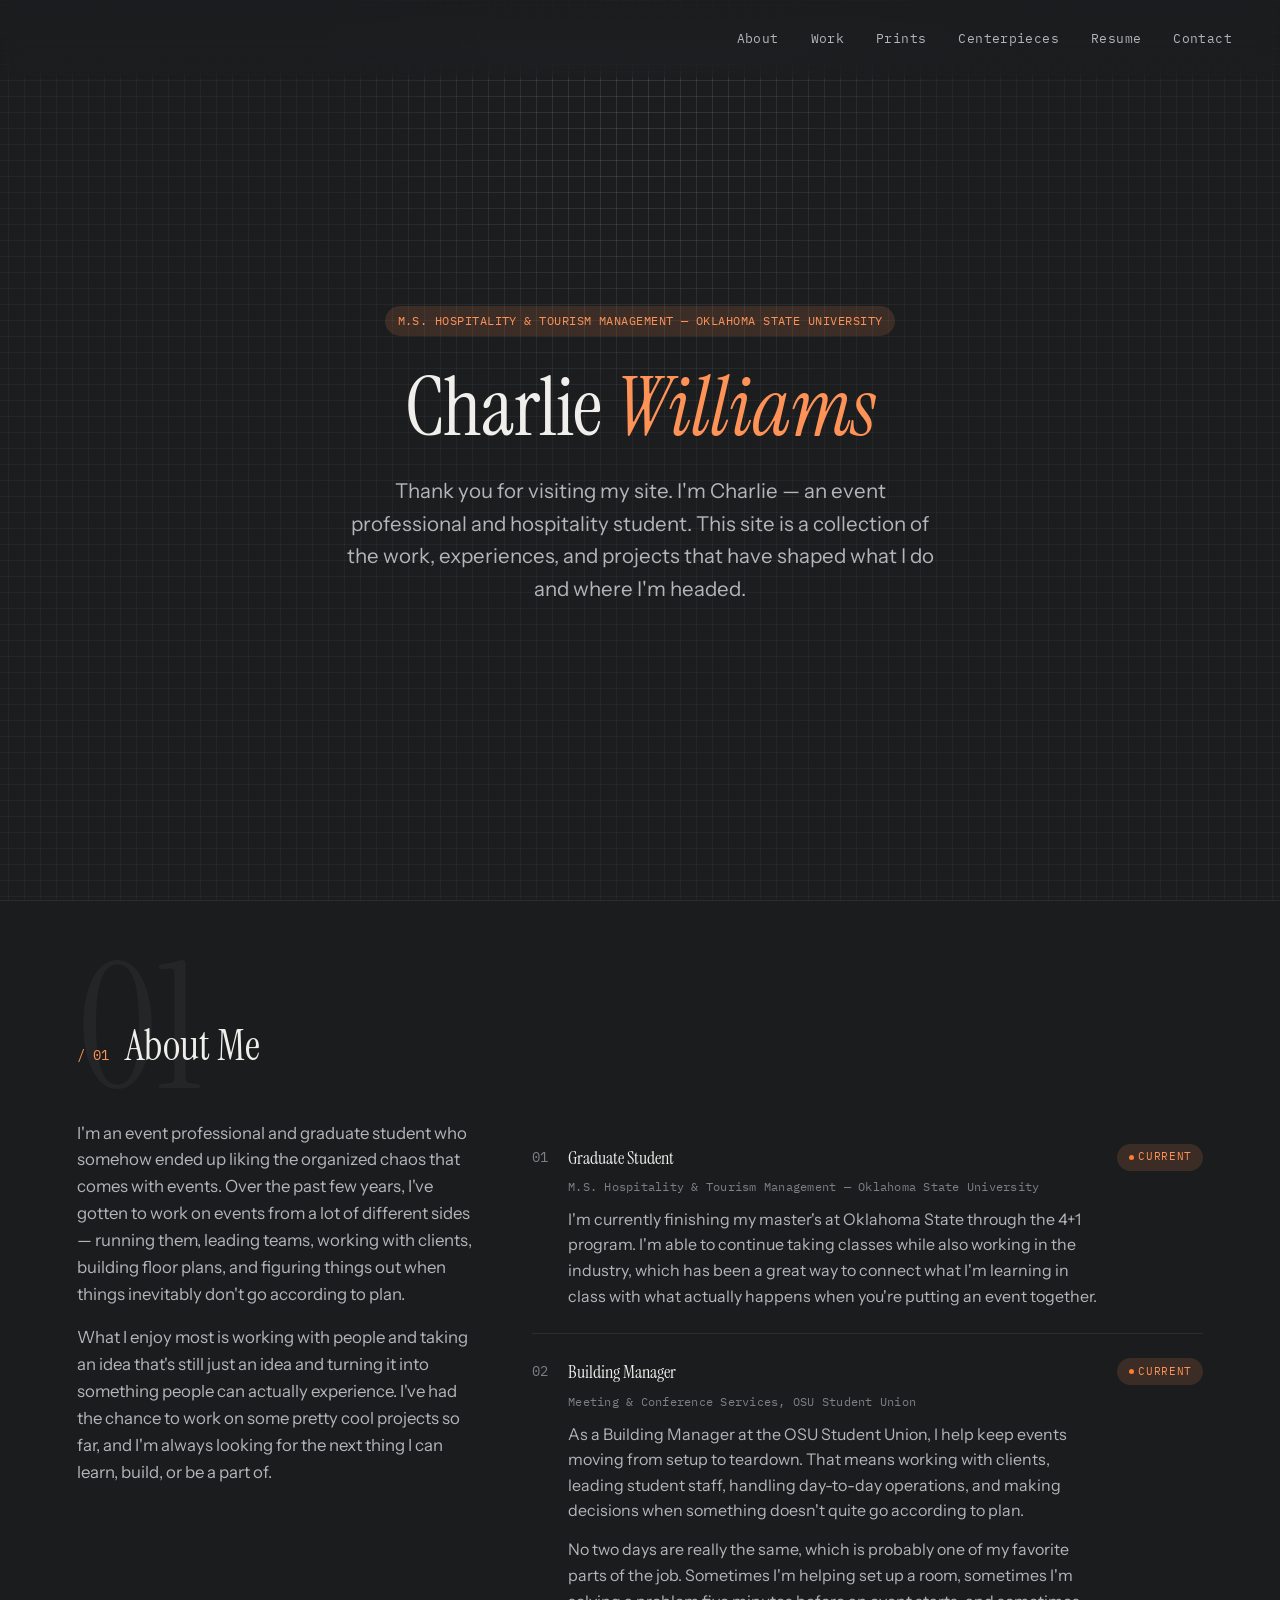
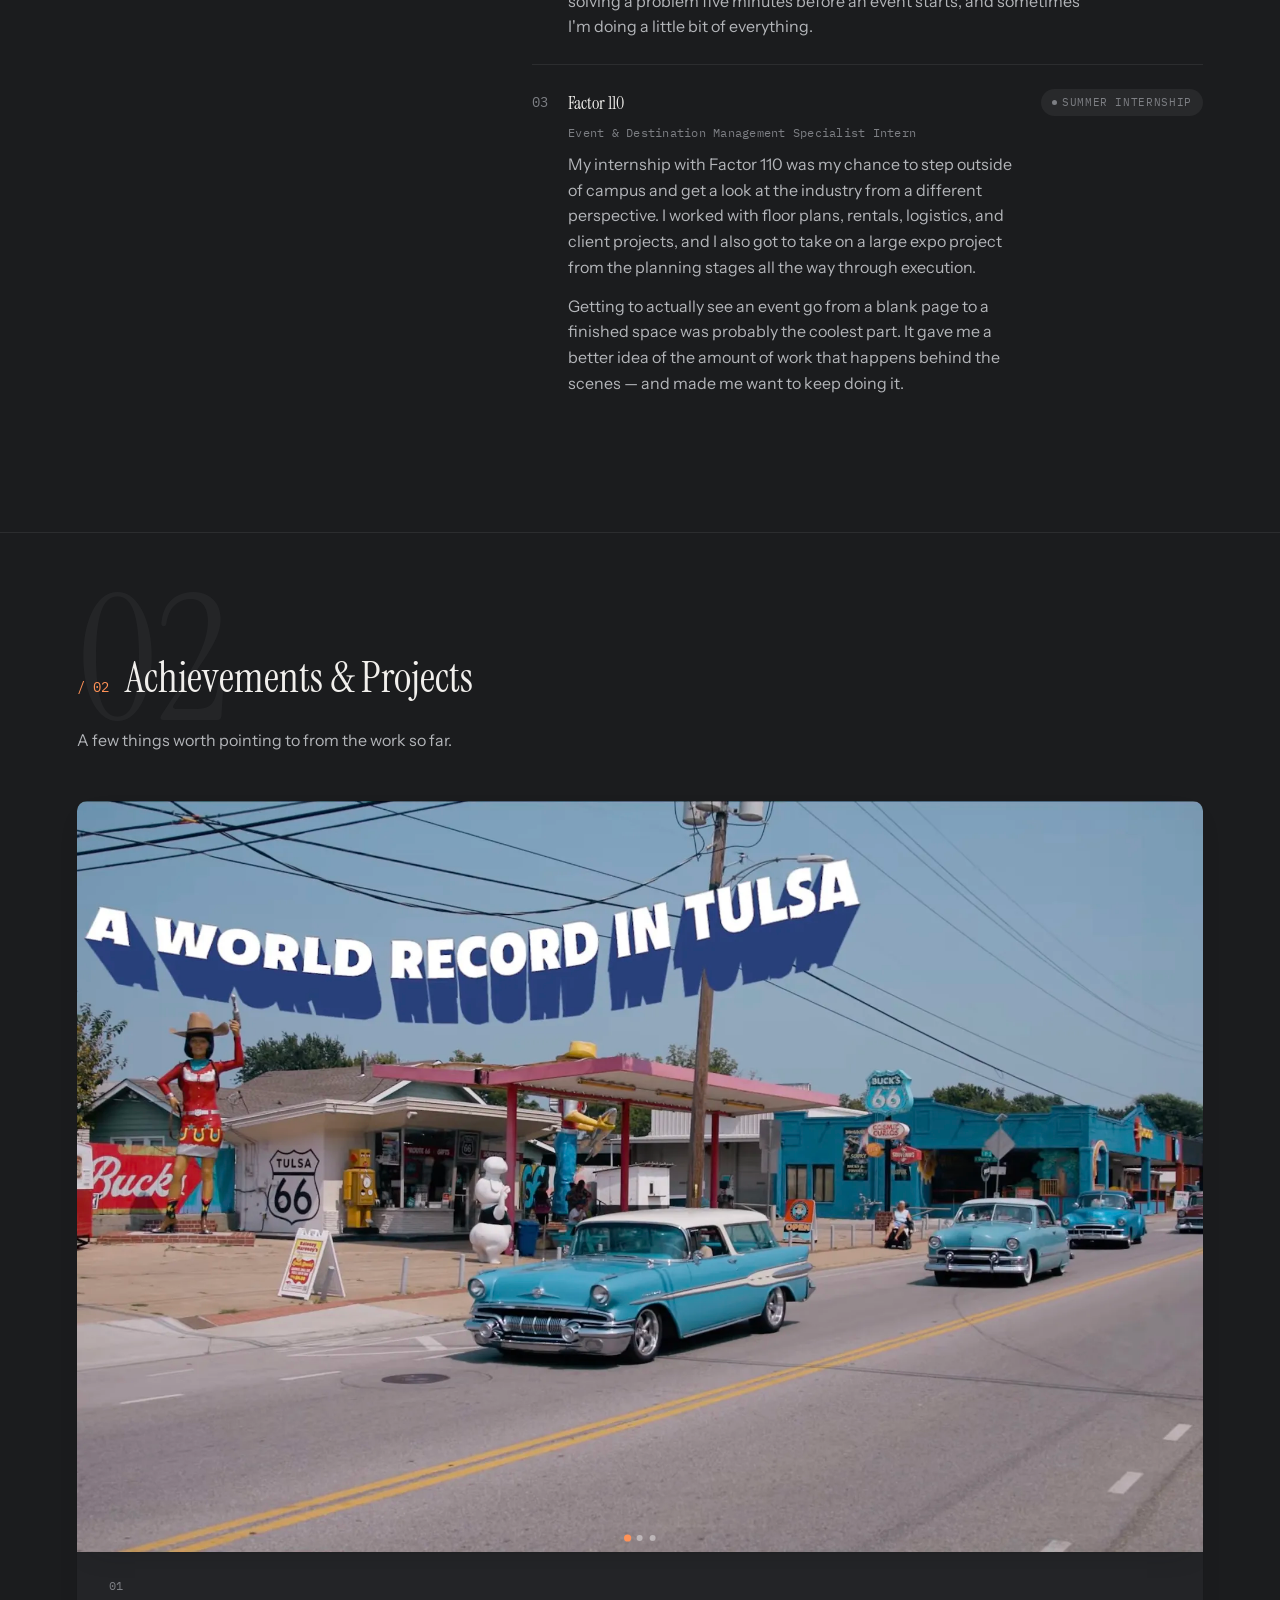
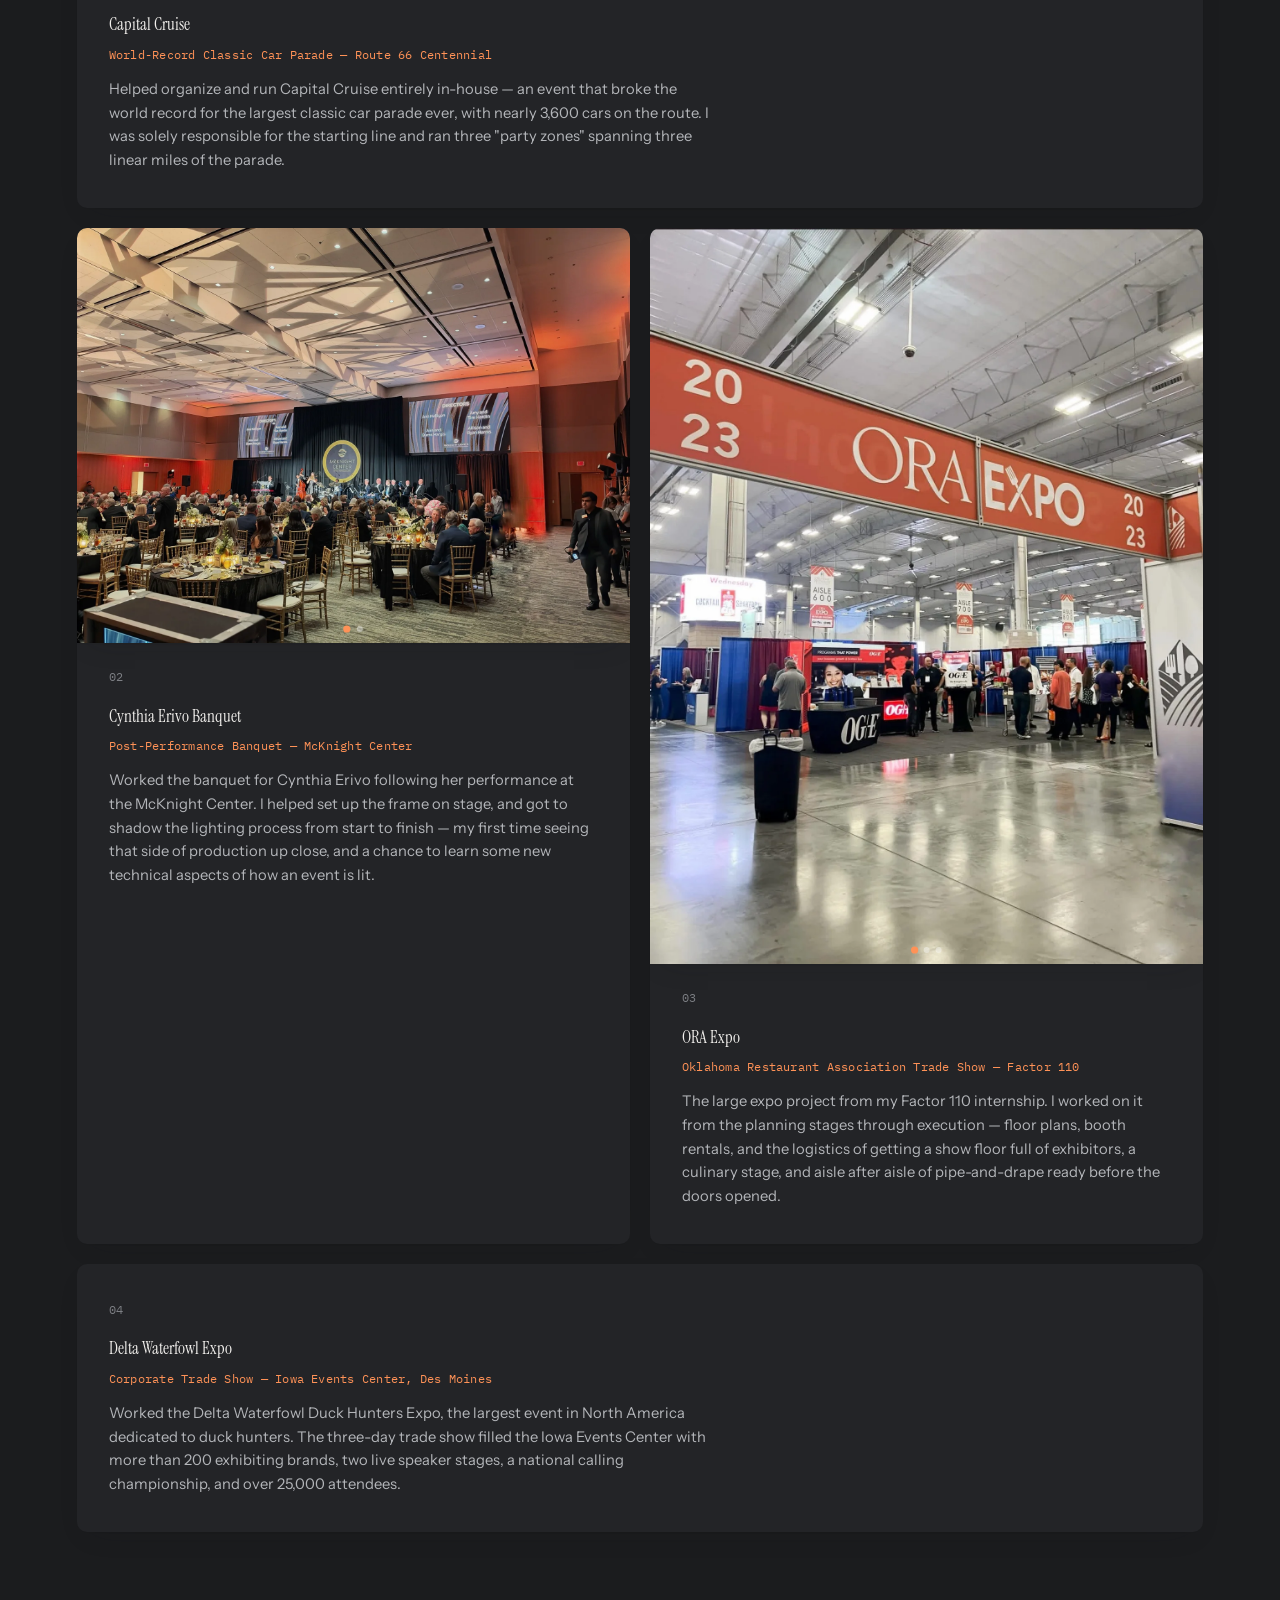
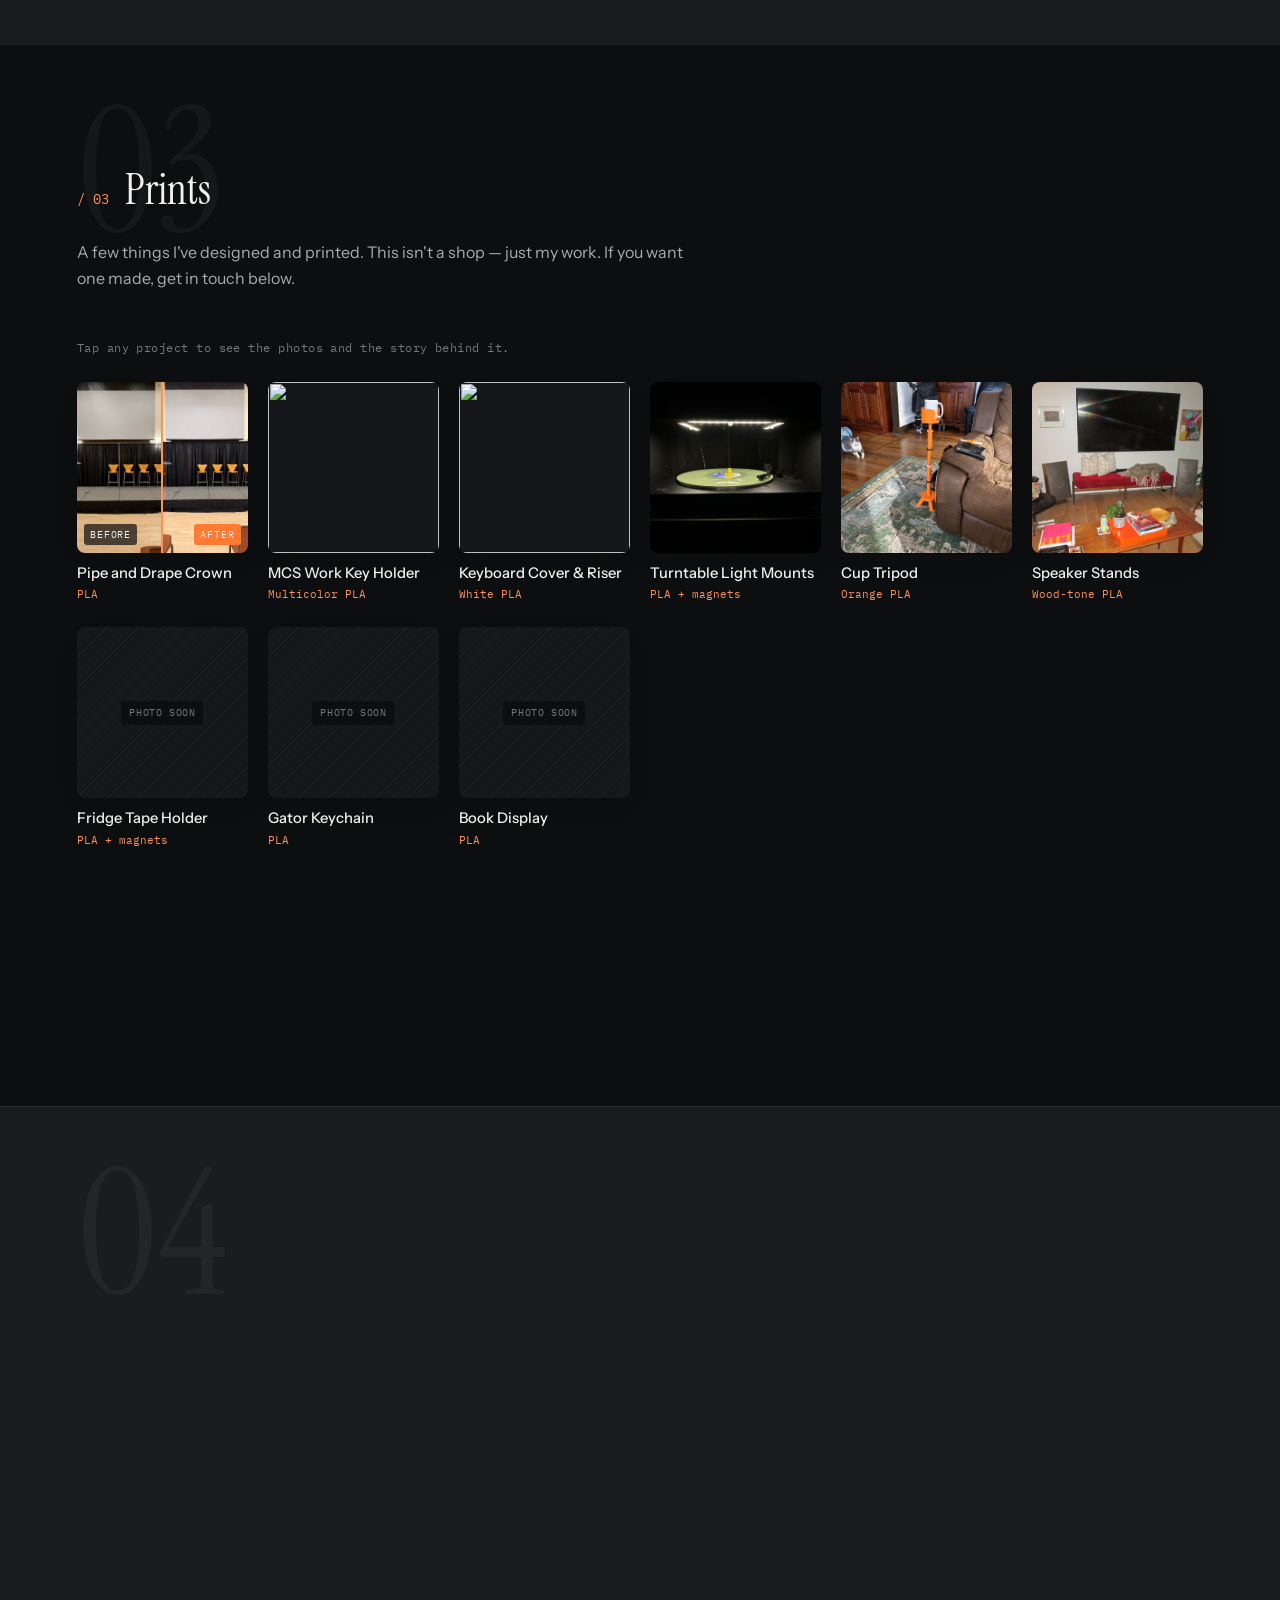
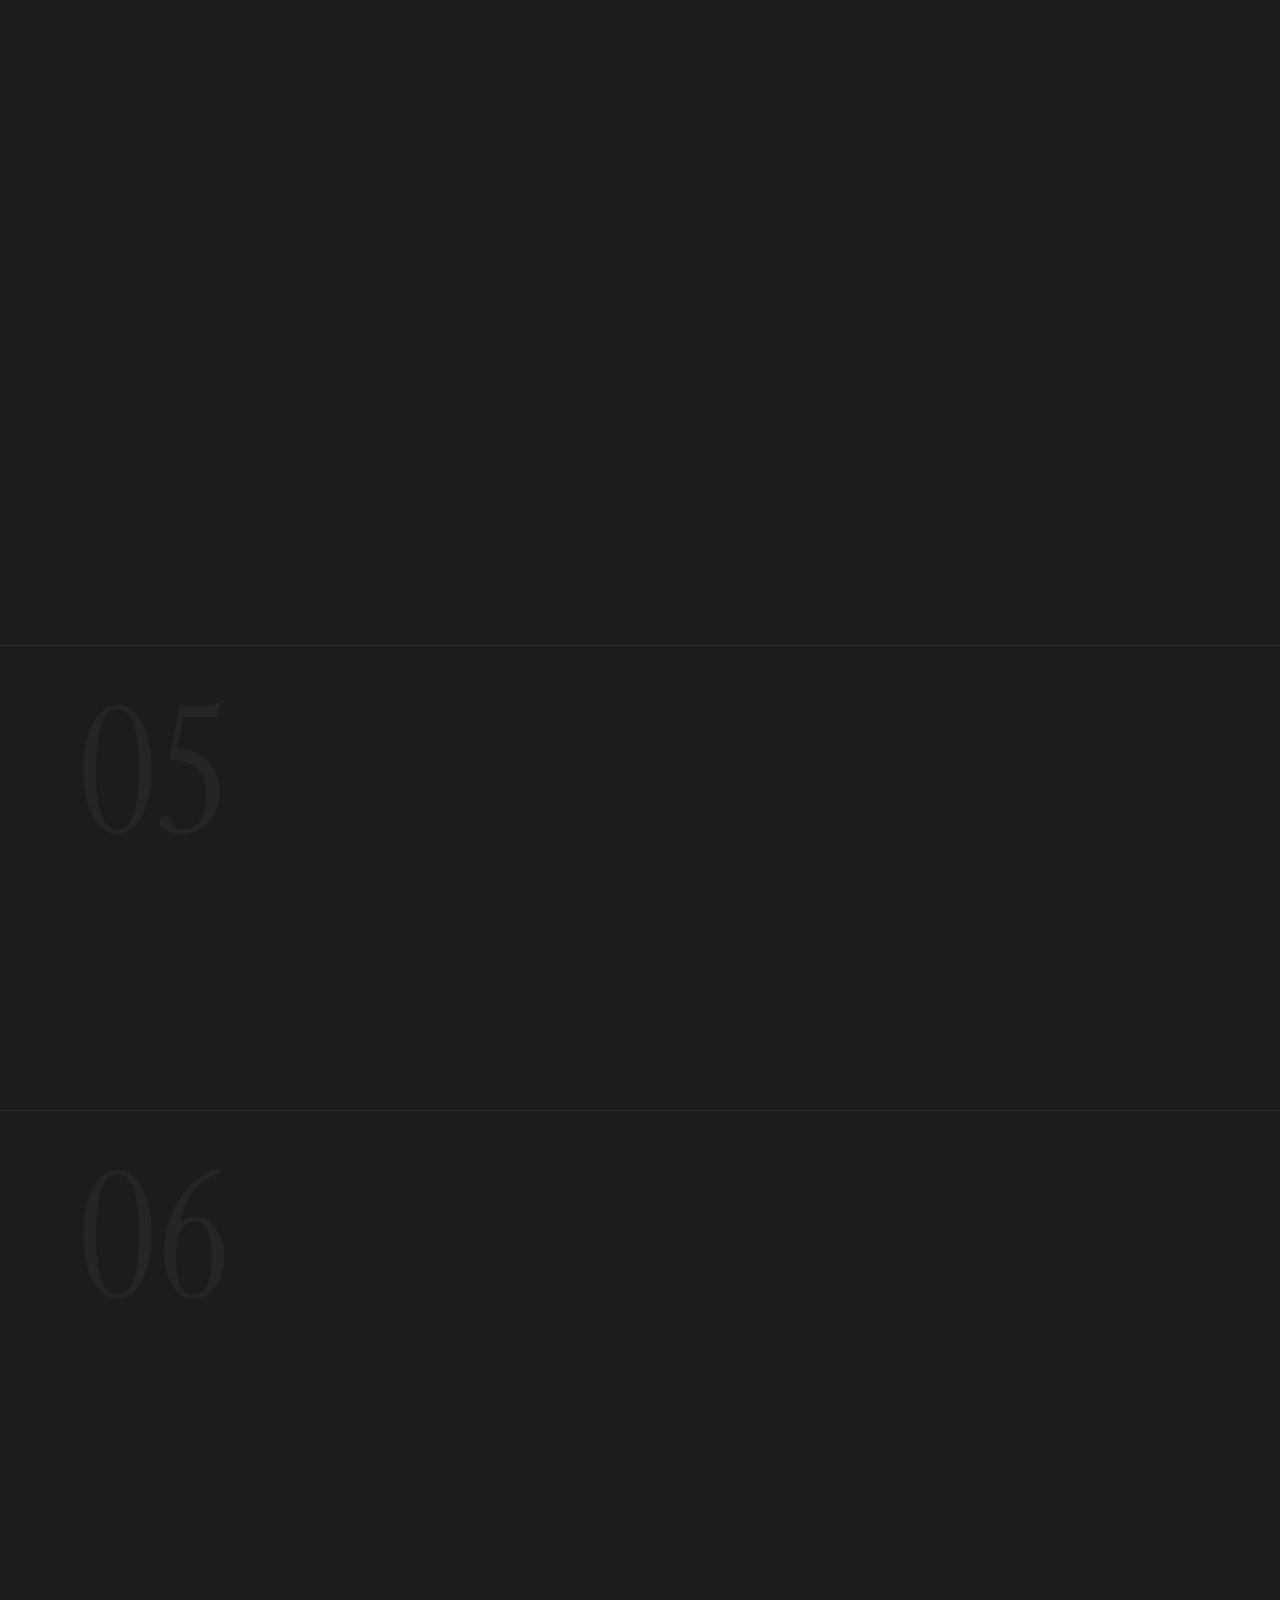
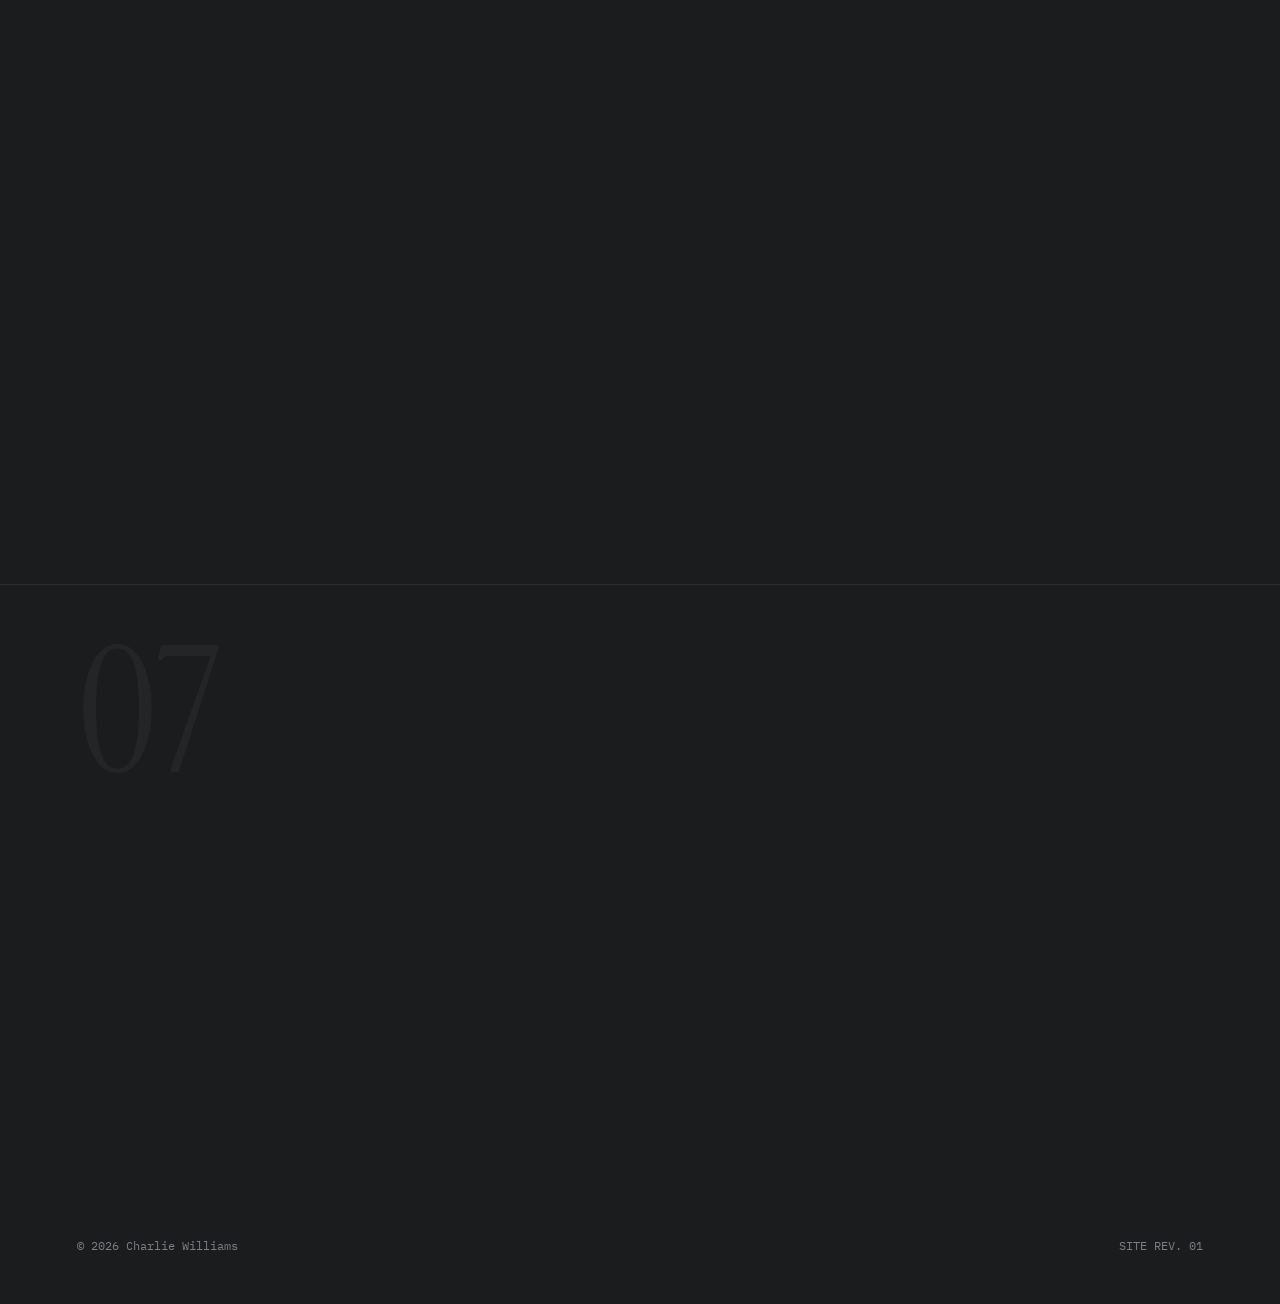
==== commit 3e27ceda: "Achievements: add ORA Expo card with photos Placed as 03 beside the Cynthia Erivo card; the text-onl" ====
--- a/index.html
+++ b/index.html
@@ -185,7 +185,28 @@
       </article>
 
       <article class="card card--feature">
+        <div class="card__photo print-carousel">
+          <div class="print-carousel__track">
+            <img class="print-carousel__slide" src="assets/achievements/ora-expo/entrance.webp" alt="The orange ORA Expo 2023 entrance banner spanning the show floor, with attendees visiting booths and aisle signs hanging beyond" data-aspect="0.7517">
+            <img class="print-carousel__slide" src="assets/achievements/ora-expo/cooking-stage.webp" alt="Judges seated at a black-draped table in front of the culinary demo stage, with chefs at work and 'Special Thanks' screens hanging from the truss above" data-aspect="0.7503">
+            <img class="print-carousel__slide" src="assets/achievements/ora-expo/booth-setup.webp" alt="A booth in Aisle 700 during setup — blue pipe-and-drape, highboy cocktail tables, spandex-covered tables and black folding chairs, with linen carts staged nearby" data-aspect="1.3333">
+          </div>
+          <button class="print-carousel__arrow print-carousel__arrow--prev" aria-label="Previous photo">‹</button>
+          <button class="print-carousel__arrow print-carousel__arrow--next" aria-label="Next photo">›</button>
+          <div class="print-carousel__dots" role="tablist" aria-label="Photo navigation"></div>
+        </div>
         <span class="card__num">03</span>
+        <h3>ORA Expo</h3>
+        <p class="card__meta">Oklahoma Restaurant Association Trade Show — Factor 110</p>
+        <p>The large expo project from my Factor 110 internship. I worked on
+          it from the planning stages through execution — floor plans, booth
+          rentals, and the logistics of getting a show floor full of exhibitors,
+          a culinary stage, and aisle after aisle of pipe-and-drape ready
+          before the doors opened.</p>
+      </article>
+
+      <article class="card card--feature">
+        <span class="card__num">04</span>
         <h3>Delta Waterfowl Expo</h3>
         <p class="card__meta">Corporate Trade Show — Iowa Events Center, Des Moines</p>
         <p>Worked the Delta Waterfowl Duck Hunters Expo, the largest event in
--- a/styles.css
+++ b/styles.css
@@ -461,6 +461,7 @@
 @media (min-width: 700px) {
   .card-grid { grid-template-columns: repeat(2, 1fr); }
   .card-grid .card:first-child { grid-column: span 2; }
+  .card-grid .card:last-child:nth-child(even) { grid-column: span 2; }
 }
 
 .card {
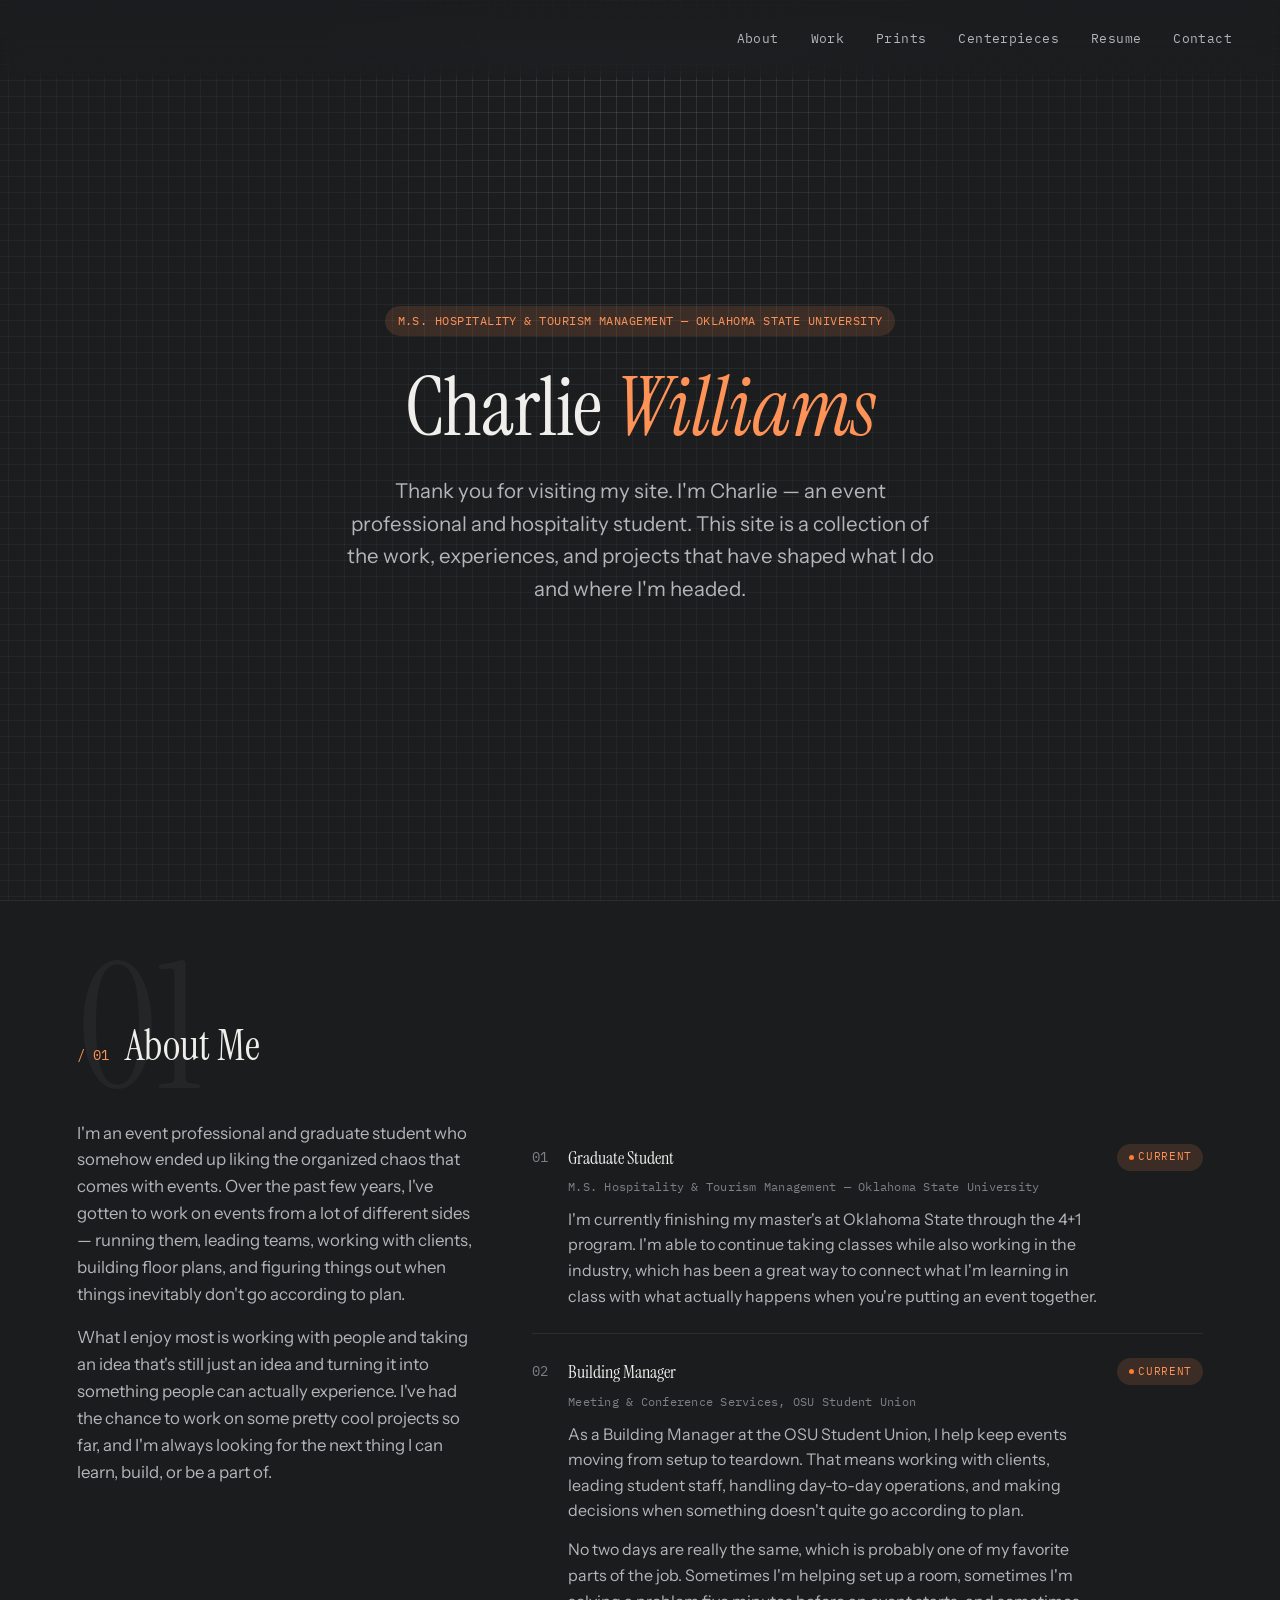
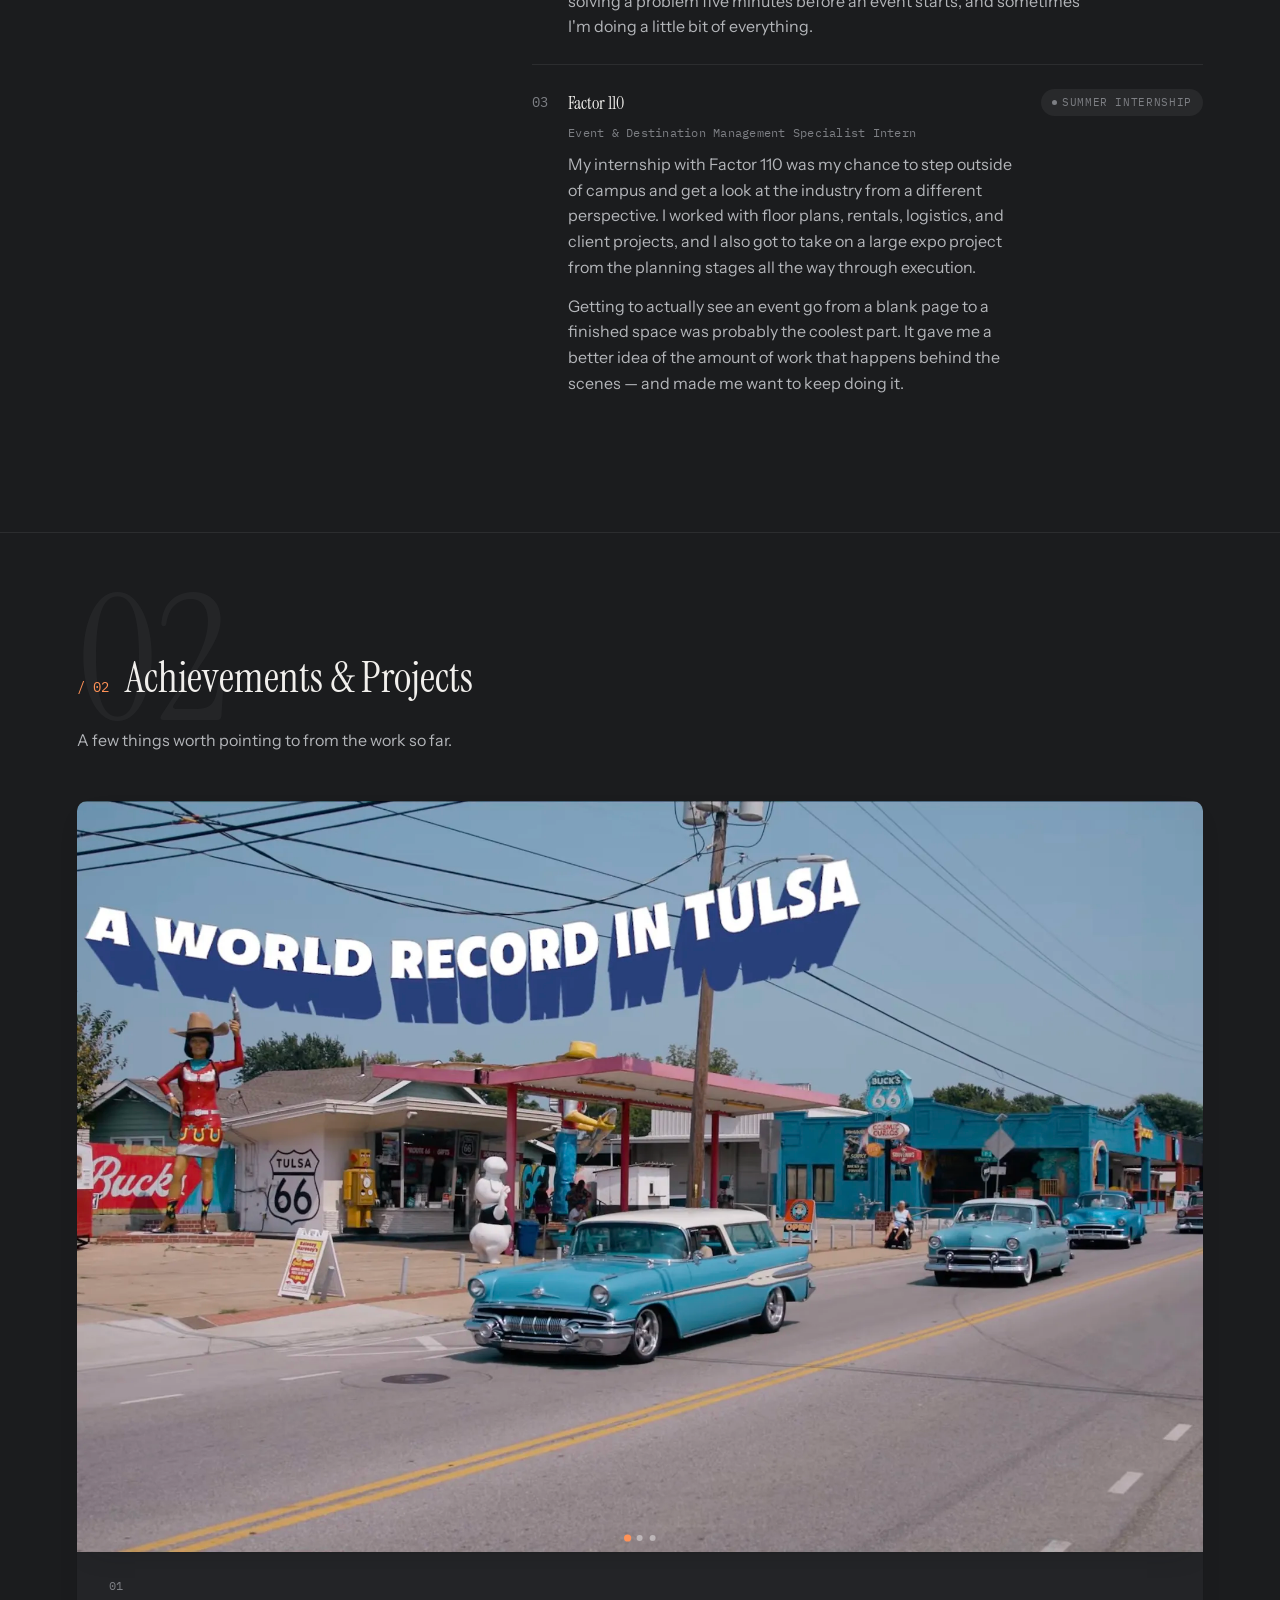
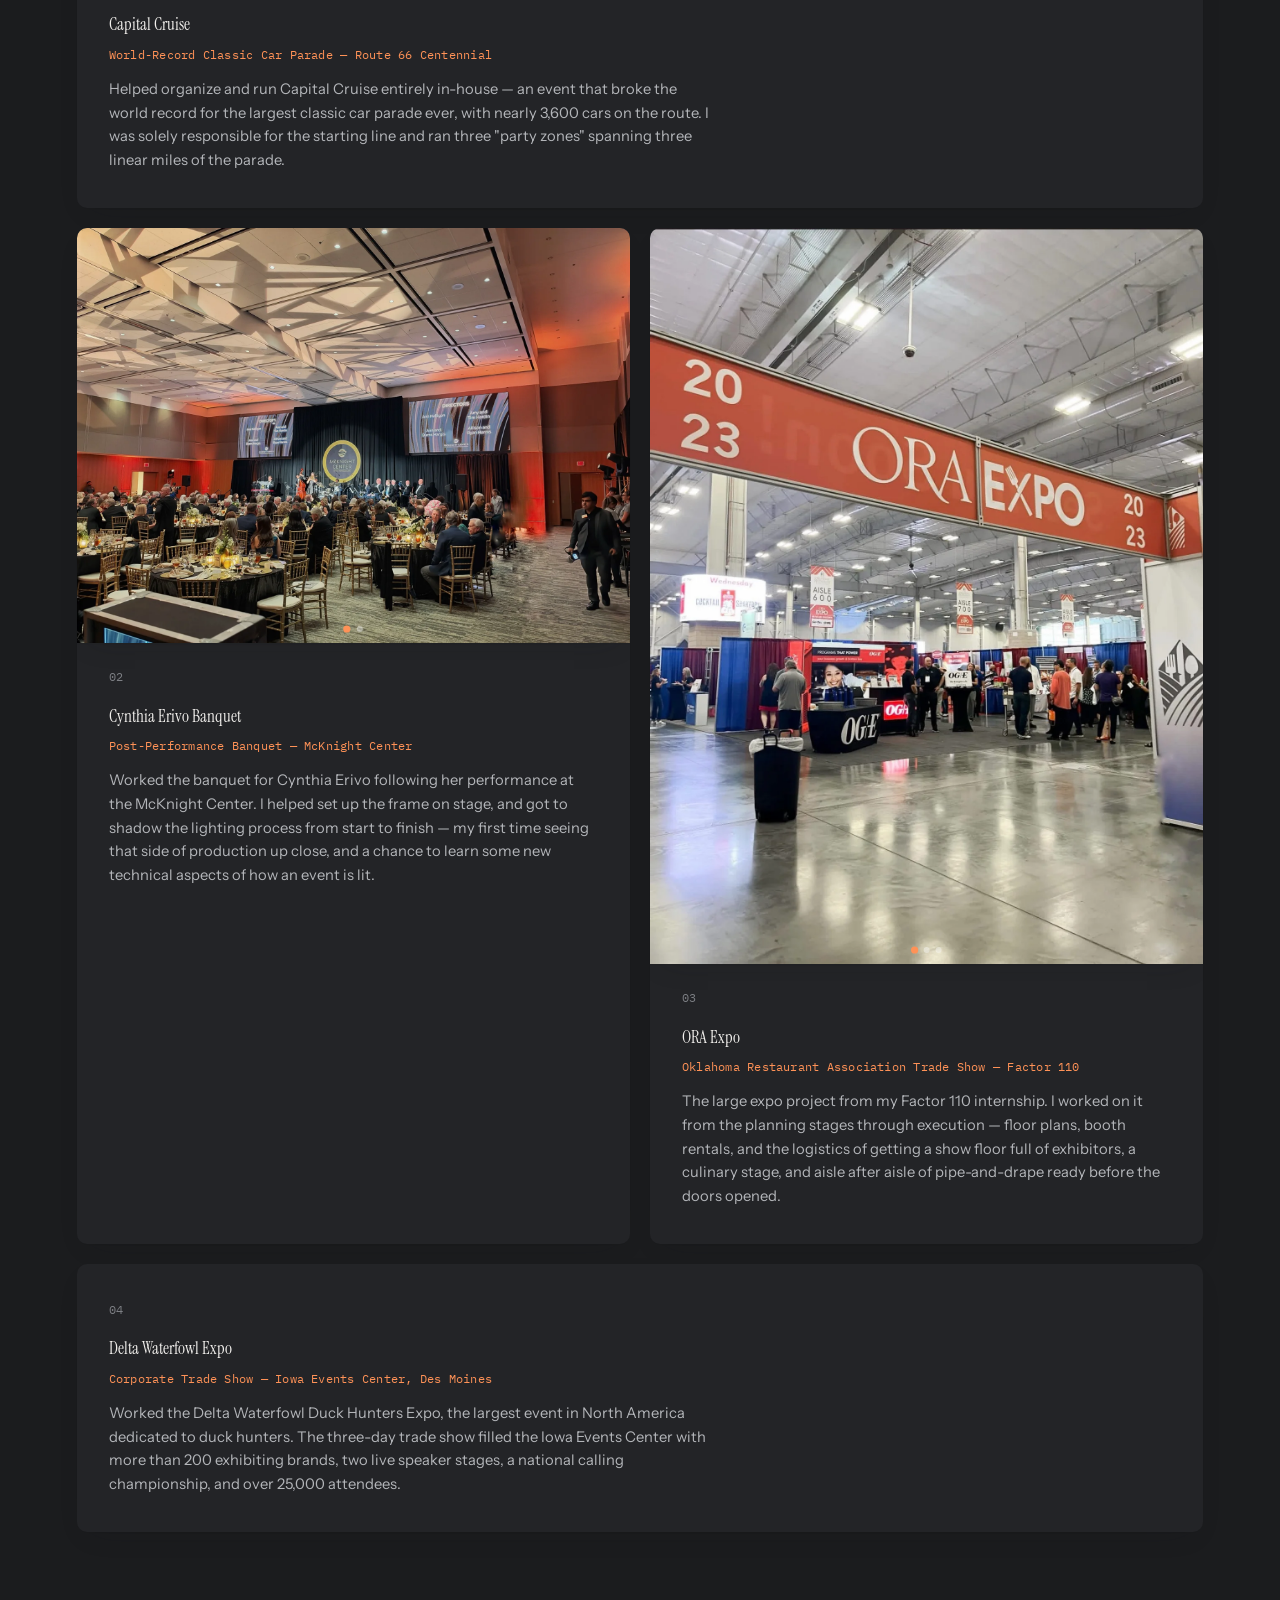
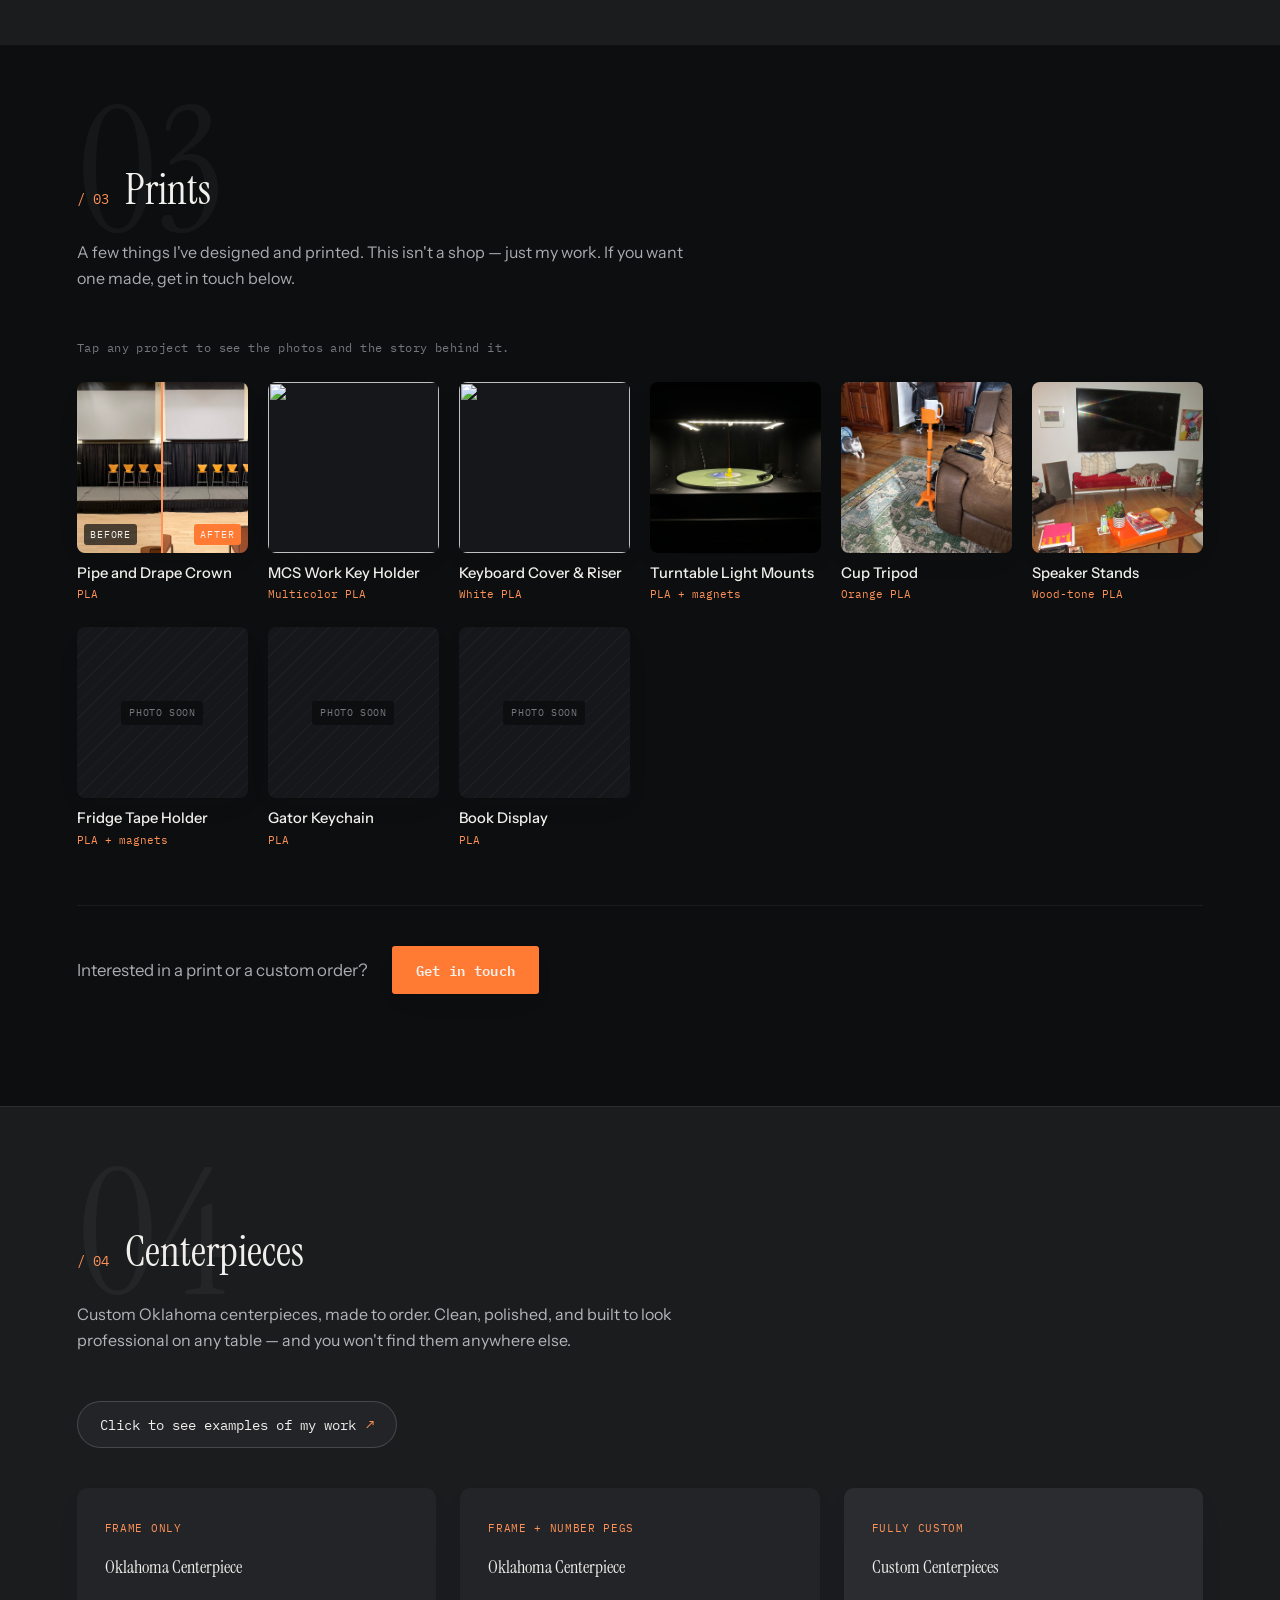
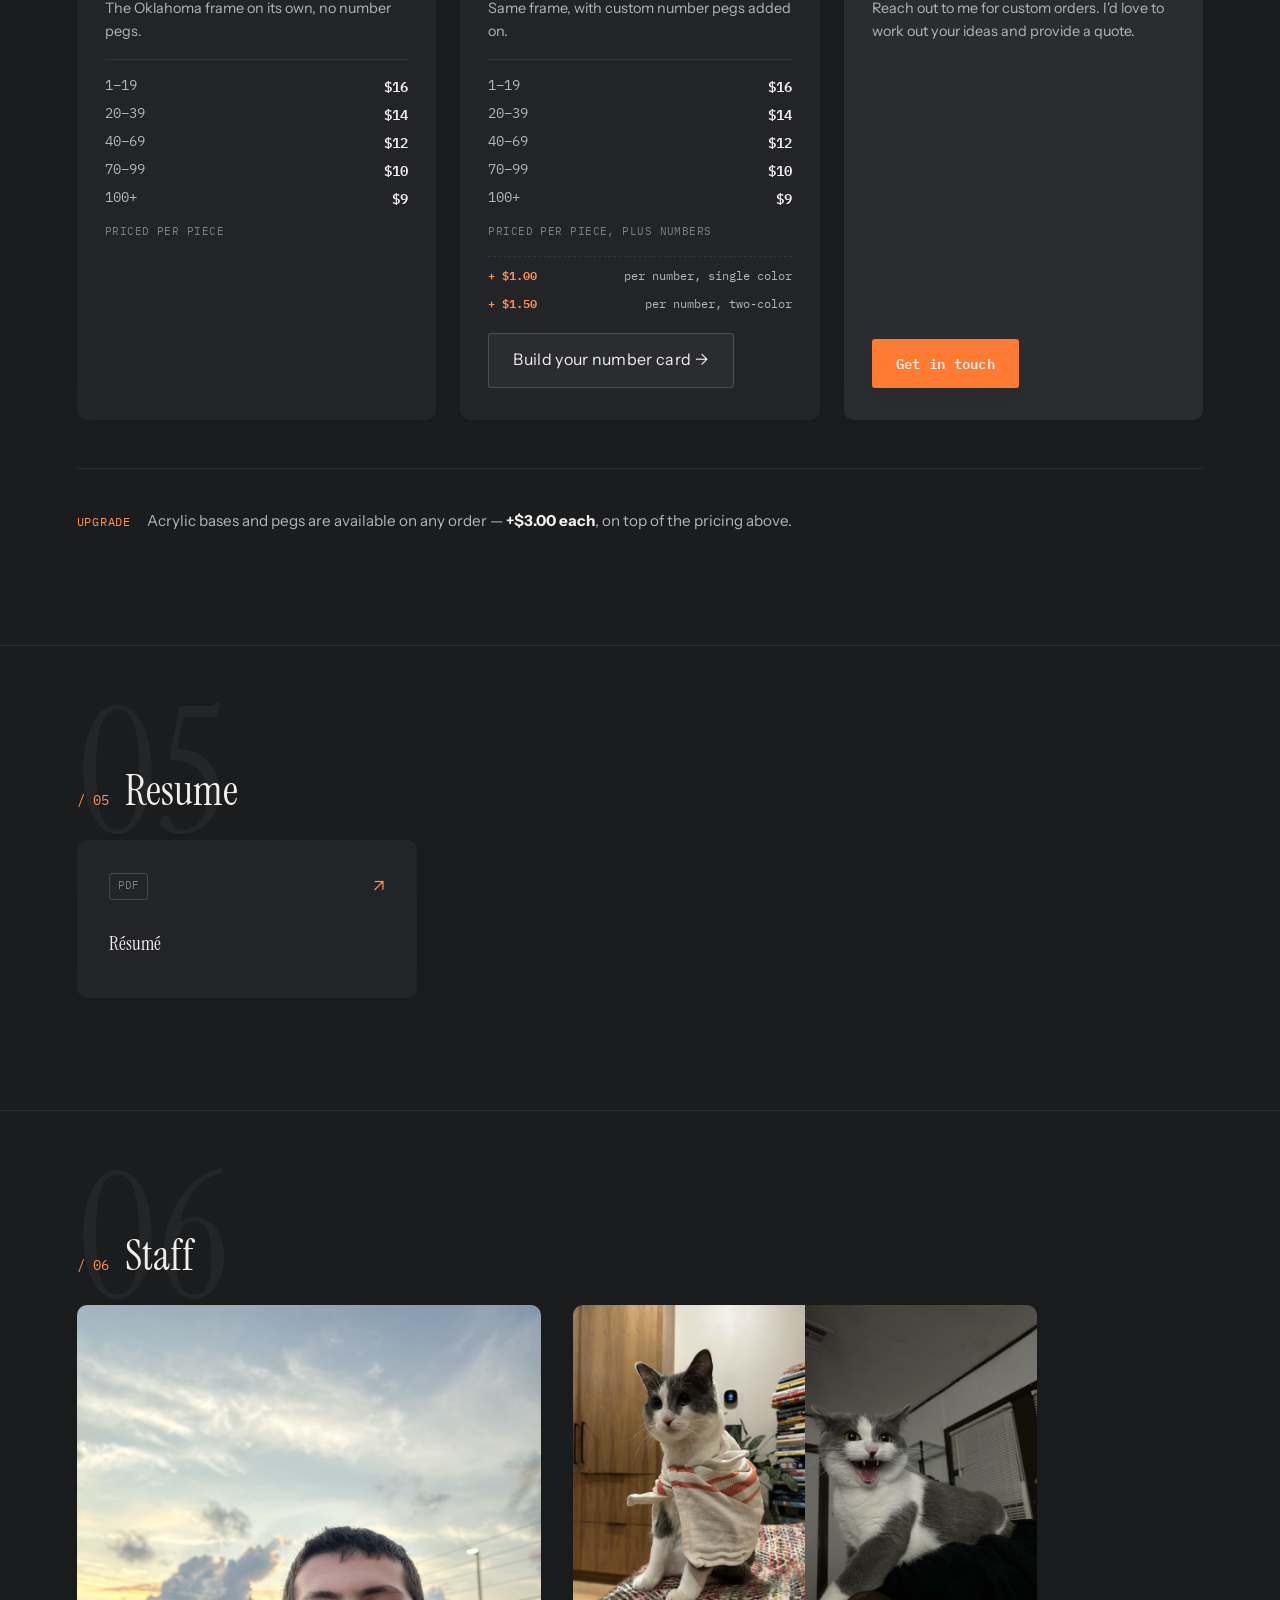
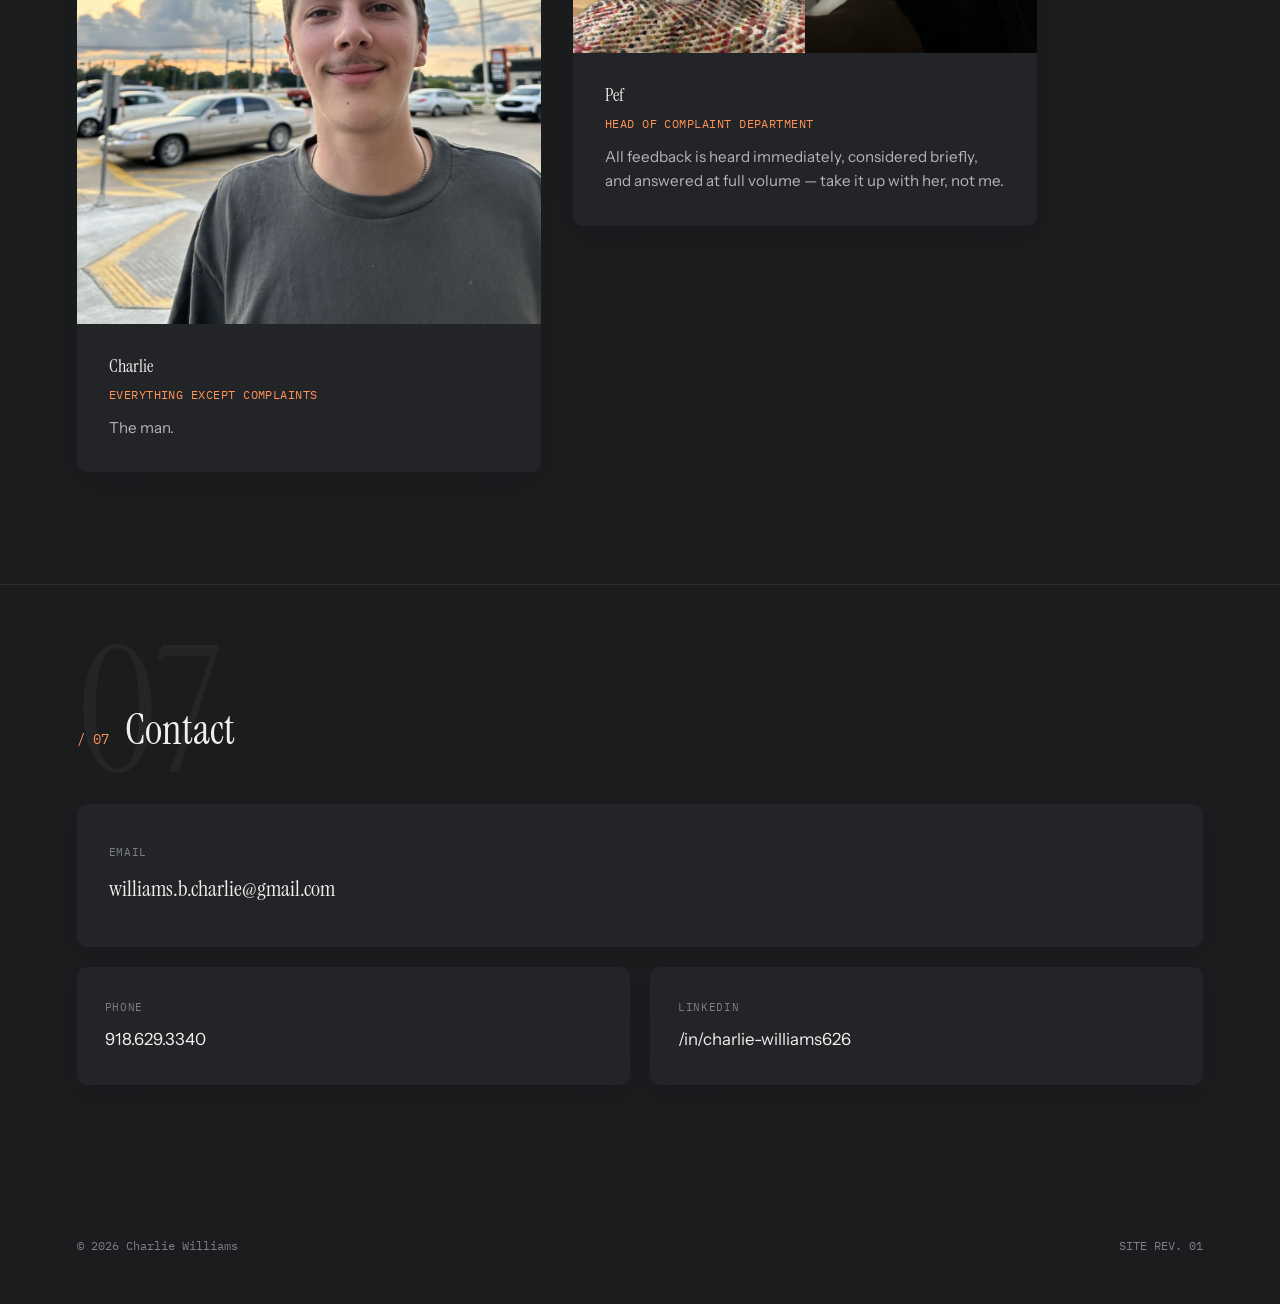
==== commit a0023510: "Prints: add CAD render to Pipe and Drape Crown The project viewer now shows a before/after compariso" ====
--- a/index.html
+++ b/index.html
@@ -256,6 +256,9 @@
               <figcaption class="print-compare__label print-compare__label--after">After</figcaption>
             </div>
           </figure>
+          <ul class="print-item__media">
+            <li><img src="assets/prints/pipe-drape-crown/cad-detail.png" alt="CAD render of the crown: a cylindrical cap with a raised collar ring and a tapered, slotted end that grips inside the top of the upright"></li>
+          </ul>
           <p>A crown that slots into the top of a pipe and drape upright, letting us hide the poles completely — both the ugly part sticking out above the top and the whole length running down the backdrop.</p>
         </div>
       </li>
--- a/styles.css
+++ b/styles.css
@@ -789,6 +789,11 @@
   border-radius: 4px;
 }
 .print-compare__label--after { background: var(--accent-fill); }
+.print-viewer__slide.print-compare { grid-template-rows: minmax(0, 1fr); }
+.print-viewer__slide.print-compare img {
+  height: 100%;
+  max-height: none;
+}
 
 .print-carousel {
   position: relative;
